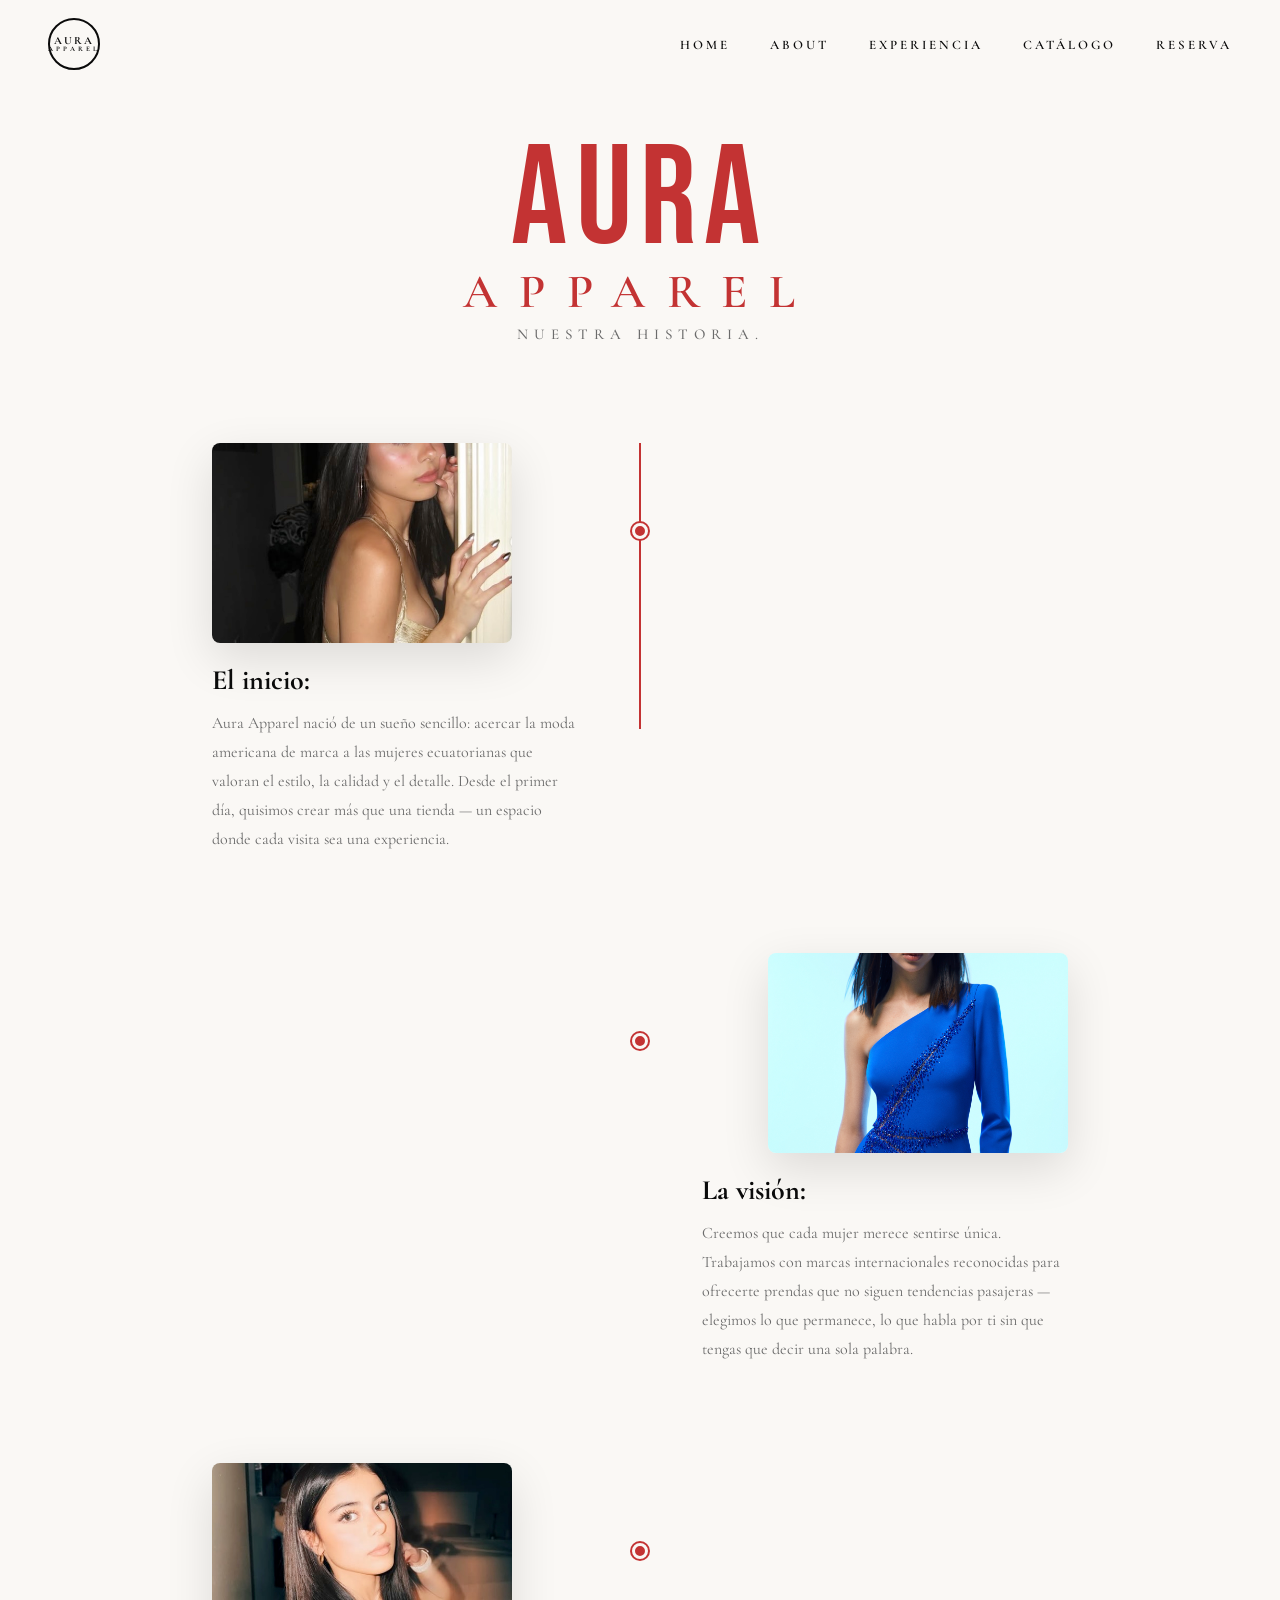
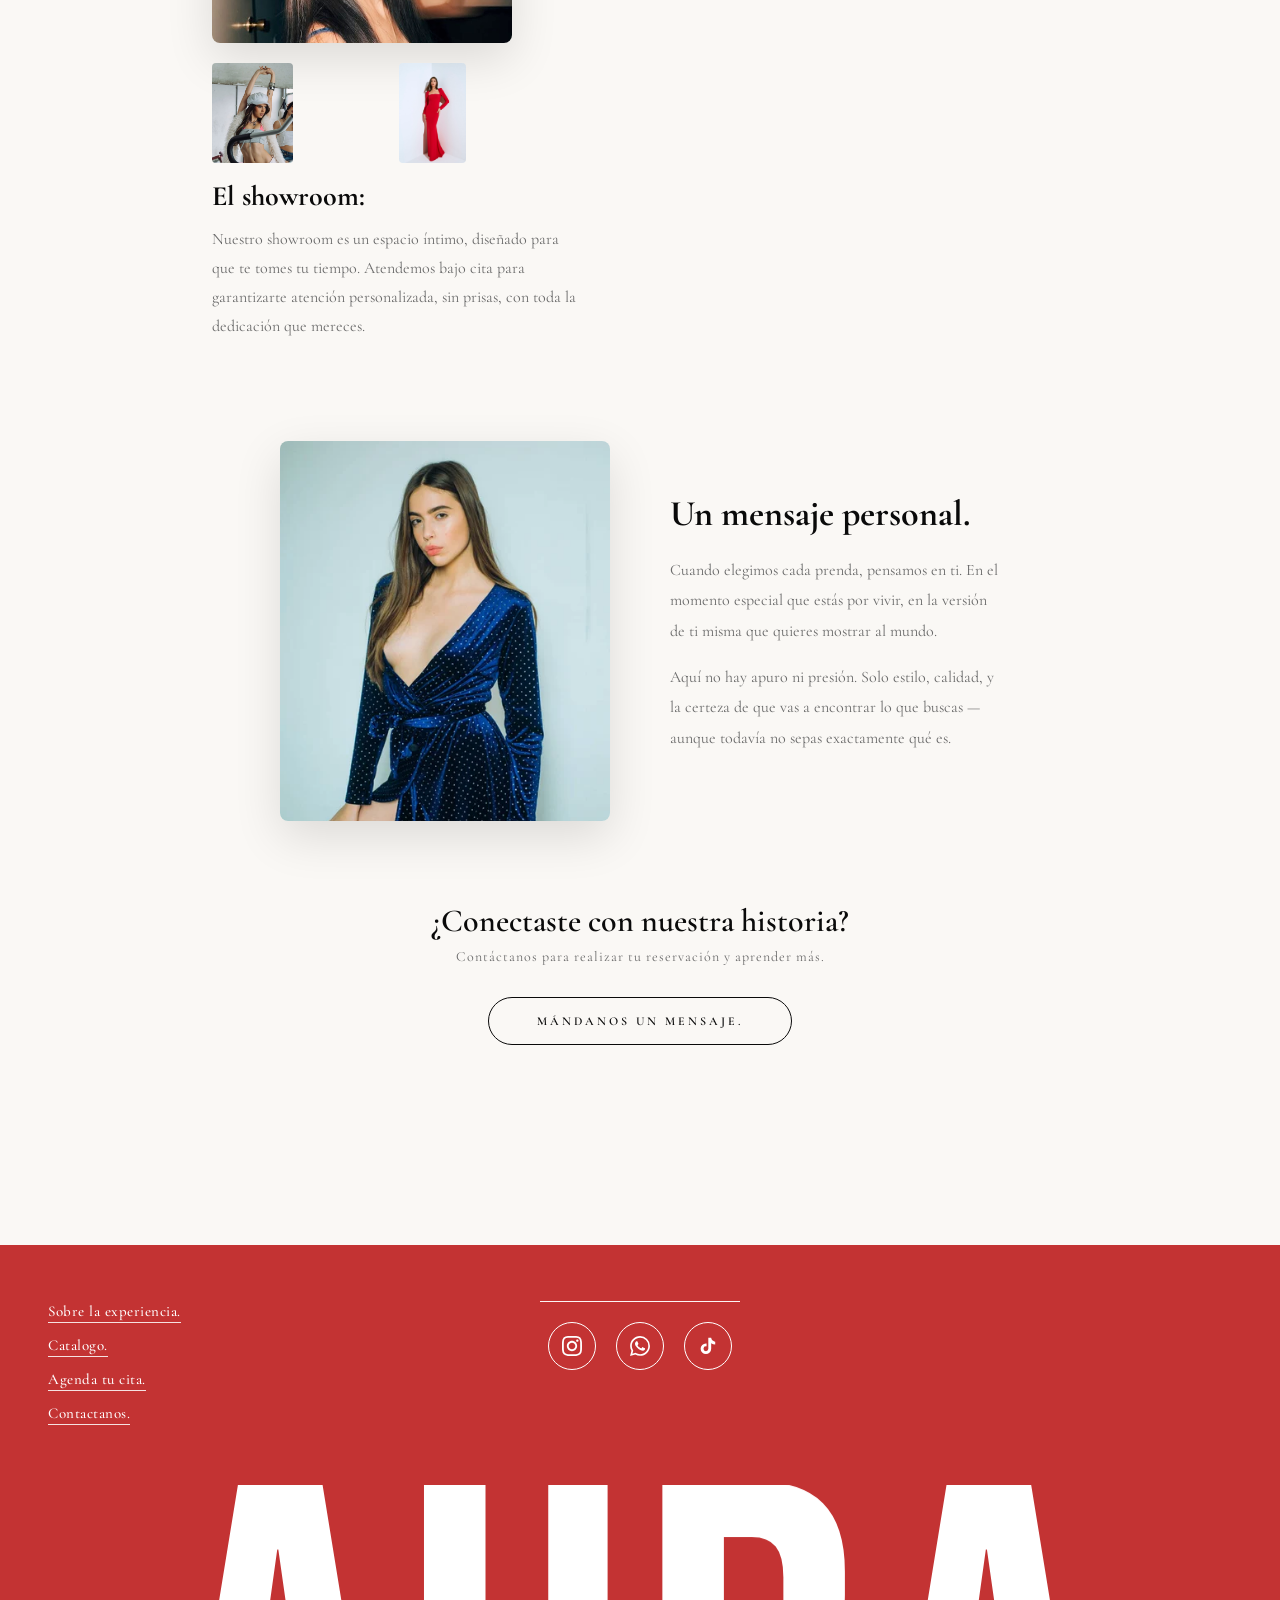
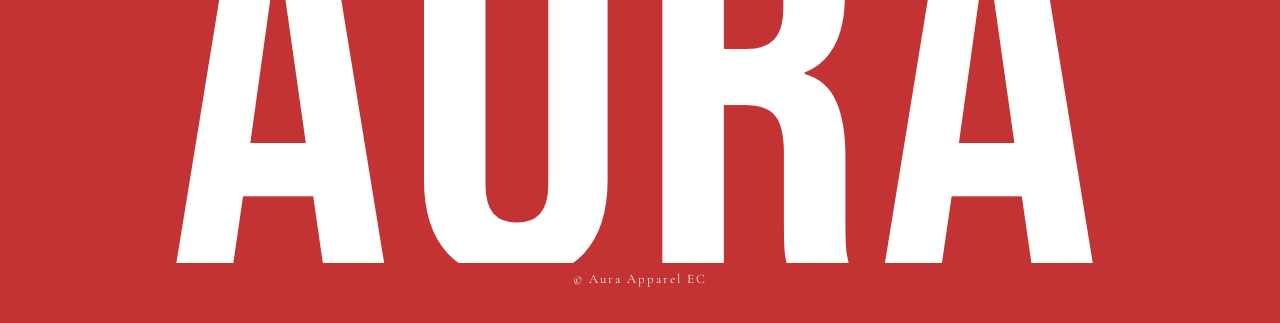
==== about.html @ 93f566f2 "Codigo reserva" ====
<!doctype html>
<html lang="es">
  <head>
    <meta charset="UTF-8" />
    <meta name="viewport" content="width=device-width, initial-scale=1.0" />
    <title>Aura Apparel — About</title>
    <link rel="preconnect" href="https://fonts.googleapis.com" />
    <link rel="preconnect" href="https://fonts.gstatic.com" crossorigin />
    <link
      href="https://fonts.googleapis.com/css2?family=Bebas+Neue&family=Cormorant+Garamond:ital,wght@0,300;0,400;0,500;0,600;0,700;1,300;1,400&display=swap"
      rel="stylesheet"
    />
    <link rel="stylesheet" href="styles.css" />
  </head>
  <body id="page-about" class="page-inner" data-page="about">
    <nav id="navbar">
      <a href="index.html" class="nav-logo" aria-label="Inicio Aura Apparel">
        <span>AURA</span>
        <span class="sub">APPAREL</span>
      </a>
      <ul class="nav-links">
        <li><a class="nav-link" href="index.html">HOME</a></li>
        <li><a class="nav-link" href="about.html">ABOUT</a></li>
        <li><a class="nav-link" href="experiencia.html">EXPERIENCIA</a></li>
        <li><a class="nav-link" href="catalogo.html">CATÁLOGO</a></li>
        <li><a class="nav-link" href="reserva.html">RESERVA</a></li>
      </ul>
    </nav>

    <section id="about">
      <div class="about-header fade-up">
        <h2>AURA<span class="about-apparel">Apparel</span></h2>
        <h3>Nuestra Historia.</h3>
      </div>

      <div class="timeline">
        <div class="timeline-line" id="timelineLine"></div>

        <div class="timeline-item left">
          <div class="tl-content">
            <div class="tl-img">
              <img src="heather.jpg" alt="El inicio" />
            </div>
            <h4>El inicio:</h4>
            <p>
              Aura Apparel nació de un sueño sencillo: acercar la moda americana de marca a las mujeres ecuatorianas que
              valoran el estilo, la calidad y el detalle. Desde el primer día, quisimos crear más que una tienda — un
              espacio donde cada visita sea una experiencia.
            </p>
          </div>
          <div class="tl-dot"><div class="tl-dot-inner"></div></div>
          <div class="tl-empty"></div>
        </div>

        <div class="timeline-item right">
          <div class="tl-empty"></div>
          <div class="tl-dot"><div class="tl-dot-inner"></div></div>
          <div class="tl-content">
            <div class="tl-img" style="margin-left: auto">
              <img src="modelo2.jpg" alt="La visión" />
            </div>
            <h4>La visión:</h4>
            <p>
              Creemos que cada mujer merece sentirse única. Trabajamos con marcas internacionales reconocidas para
              ofrecerte prendas que no siguen tendencias pasajeras — elegimos lo que permanece, lo que habla por ti sin
              que tengas que decir una sola palabra.
            </p>
          </div>
        </div>

        <div class="timeline-item left">
          <div class="tl-content">
            <div class="tl-img">
              <img src="heather3.jpg" alt="El showroom" style="height: 180px" />
            </div>
            <div style="display: grid; grid-template-columns: 1fr 1fr; gap: 8px; margin-top: 8px">
              <img src="marlucas.jpg" alt="" style="height: 100px; object-fit: cover; border-radius: 4px" />
              <img src="modelo3.jpeg" alt="" style="height: 100px; object-fit: cover; border-radius: 4px" />
            </div>
            <h4 style="margin-top: 16px">El showroom:</h4>
            <p>
              Nuestro showroom es un espacio íntimo, diseñado para que te tomes tu tiempo. Atendemos bajo cita para
              garantizarte atención personalizada, sin prisas, con toda la dedicación que mereces.
            </p>
          </div>
          <div class="tl-dot"><div class="tl-dot-inner"></div></div>
          <div class="tl-empty"></div>
        </div>
      </div>

      <div class="personal-msg" id="personalMsg">
        <img src="modelo1.jpg" alt="Mensaje personal" style="height: 380px; object-fit: cover; object-position: top" />
        <div class="personal-msg-text">
          <h3>Un mensaje personal.</h3>
          <p>
            Cuando elegimos cada prenda, pensamos en ti. En el momento especial que estás por vivir, en la versión de ti
            misma que quieres mostrar al mundo.
          </p>
          <p>
            Aquí no hay apuro ni presión. Solo estilo, calidad, y la certeza de que vas a encontrar lo que buscas —
            aunque todavía no sepas exactamente qué es.
          </p>
        </div>
      </div>

      <div class="cta-centered fade-up">
        <h3>¿Conectaste con nuestra historia?</h3>
        <p>Contáctanos para realizar tu reservación y aprender más.</p>
        <a class="btn-outline" href="reserva.html">MÁNDANOS UN MENSAJE.</a>
      </div>
    </section>

    <footer class="site-footer">
      <div class="footer-row-top">
        <ul class="footer-nav">
          <li><a href="experiencia.html">Sobre la experiencia.</a></li>
          <li><a href="catalogo.html">Catalogo.</a></li>
          <li><a href="reserva.html">Agenda tu cita.</a></li>
          <li><a href="#" data-social="whatsapp">Contactanos.</a></li>
        </ul>
        <div class="footer-social-column">
          <div class="footer-rule" aria-hidden="true"></div>
          <div class="footer-socials">
            <a class="footer-social" href="#" data-social="instagram" aria-label="Instagram">
              <svg viewBox="0 0 24 24" width="20" height="20" fill="currentColor">
                <path
                  d="M12 2.163c3.204 0 3.584.012 4.85.07 3.252.148 4.771 1.691 4.919 4.919.058 1.265.069 1.645.069 4.849 0 3.205-.012 3.584-.069 4.849-.149 3.225-1.664 4.771-4.919 4.919-1.266.058-1.644.07-4.85.07-3.204 0-3.584-.012-4.849-.07-3.26-.149-4.771-1.699-4.919-4.92-.058-1.265-.07-1.644-.07-4.849 0-3.204.013-3.583.07-4.849.149-3.227 1.664-4.771 4.919-4.919 1.266-.057 1.645-.069 4.849-.069zm0-2.163c-3.259 0-3.667.014-4.947.072-4.358.2-6.78 2.618-6.98 6.98-.059 1.281-.073 1.689-.073 4.948 0 3.259.014 3.668.072 4.948.2 4.358 2.618 6.78 6.98 6.98 1.281.058 1.689.072 4.948.072 3.259 0 3.668-.014 4.948-.072 4.354-.2 6.782-2.618 6.979-6.98.059-1.28.073-1.689.073-4.948 0-3.259-.014-3.667-.072-4.947-.196-4.354-2.617-6.78-6.979-6.98-1.281-.059-1.69-.073-4.949-.073zm0 5.838c-3.403 0-6.162 2.759-6.162 6.162s2.759 6.163 6.162 6.163 6.162-2.759 6.162-6.163c0-3.403-2.759-6.162-6.162-6.162zm0 10.162c-2.209 0-4-1.79-4-4 0-2.209 1.791-4 4-4s4 1.791 4 4c0 2.21-1.791 4-4 4zm6.406-11.845c-.796 0-1.441.645-1.441 1.44s.645 1.44 1.441 1.44c.795 0 1.439-.645 1.439-1.44s-.644-1.44-1.439-1.44z"
                />
              </svg>
            </a>
            <a class="footer-social" href="#" data-social="whatsapp" aria-label="WhatsApp">
              <svg viewBox="0 0 24 24" width="20" height="20" fill="currentColor">
                <path
                  d="M17.472 14.382c-.297-.149-1.758-.867-2.03-.967-.273-.099-.471-.148-.67.15-.197.297-.767.966-.94 1.164-.173.199-.347.223-.644.075-.297-.15-1.255-.463-2.39-1.475-.883-.788-1.48-1.761-1.653-2.059-.173-.297-.018-.458.13-.606.134-.133.298-.347.446-.52.149-.174.198-.298.298-.497.099-.198.05-.371-.025-.52-.075-.149-.669-1.612-.916-2.207-.242-.579-.487-.5-.669-.51-.173-.008-.371-.01-.57-.01-.198 0-.52.074-.792.372-.272.297-1.04 1.016-1.04 2.479 0 1.462 1.065 2.875 1.213 3.074.149.198 2.096 3.2 5.077 4.487.709.306 1.262.489 1.694.625.712.227 1.36.195 1.871.118.571-.085 1.758-.719 2.006-1.413.248-.694.248-1.289.173-1.413-.074-.124-.272-.198-.57-.347m-5.421 7.403h-.004a9.87 9.87 0 01-5.031-1.378l-.361-.214-3.741.982.998-3.648-.235-.374a9.86 9.86 0 01-1.51-5.26c.001-5.45 4.436-9.884 9.888-9.884 2.64 0 5.122 1.03 6.988 2.898a9.825 9.825 0 012.893 6.994c-.003 5.45-4.437 9.884-9.885 9.884m8.413-18.297A11.815 11.815 0 0012.05 0C5.495 0 .16 5.335.157 11.892c0 2.096.547 4.142 1.588 5.945L.057 24l6.305-1.654a11.882 11.882 0 005.683 1.448h.005c6.554 0 11.89-5.335 11.893-11.893a11.821 11.821 0 00-3.48-8.413z"
                />
              </svg>
            </a>
            <a class="footer-social" href="#" data-social="tiktok" aria-label="TikTok">
              <svg viewBox="0 0 24 24" width="20" height="20" fill="currentColor">
                <path
                  d="M19.59 6.69a4.83 4.83 0 01-3.77-4.25V2h-3.45v13.67a2.89 2.89 0 01-2.88 2.5 2.89 2.89 0 01-2.89-2.89 2.89 2.89 0 012.89-2.89c.28 0 .54.04.79.1V9.01a6.33 6.33 0 00-.79-.05 6.34 6.34 0 00-6.34 6.34 6.34 6.34 0 006.34 6.34 6.34 6.34 0 006.33-6.34V8.73a8.22 8.22 0 004.84 1.56V6.84a4.85 4.85 0 01-1.07-.15z"
                />
              </svg>
            </a>
          </div>
        </div>
        <div class="footer-row-spacer" aria-hidden="true"></div>
      </div>
      <div class="footer-big-wrap">
        <p class="footer-big">AURA</p>
      </div>
      <p class="footer-copy">© Aura Apparel EC</p>
    </footer>

    <script src="script.js"></script>
  </body>
</html>
---- styles.css ----
@import url('https://fonts.googleapis.com/css2?family=Bebas+Neue&display=swap');

:root {
  --red: #c33333;
  --red-dark: #a62a2a;
  --red-light: #d14545;
  --cream: #faf8f5;
  --cream-dark: #e8e3d9;
  --white: #ffffff;
  --black: #0a0a0a;
  --gray: #6b6b6b;
  --gray-light: #d4d0c8;
  --font-serif: 'Cormorant Garamond', Georgia, 'Times New Roman', serif;
  --font-display: 'Bebas Neue', Impact, sans-serif;
  --ease-out-expo: cubic-bezier(0.16, 1, 0.3, 1);
  --ease-in-out-soft: cubic-bezier(0.45, 0, 0.55, 1);
}

*,
*::before,
*::after {
  box-sizing: border-box;
  margin: 0;
  padding: 0;
}

html {
  scroll-behavior: smooth;
}

@media (prefers-reduced-motion: reduce) {
  html {
    scroll-behavior: auto;
  }
  *,
  *::before,
  *::after {
    animation-duration: 0.01ms !important;
    animation-iteration-count: 1 !important;
    transition-duration: 0.01ms !important;
  }
  .manifiesto-text p[data-reveal],
  [data-reveal] {
    opacity: 1 !important;
    transform: none !important;
  }
  .reserva-lines .float-text {
    opacity: 1 !important;
    transform: none !important;
    animation: none !important;
  }
}

body {
  font-family: var(--font-serif);
  background: var(--cream);
  color: var(--black);
  overflow-x: hidden;
  cursor: default;
}

body.showroom-lock {
  overflow: hidden;
}

/* Páginas solo con fondo rojo: sin barra superior */
body.no-top-nav #navbar {
  display: none !important;
}

/* ─── NAVBAR ─── */
nav {
  position: fixed;
  top: 0;
  left: 0;
  right: 0;
  z-index: 1000;
  display: flex;
  align-items: center;
  justify-content: space-between;
  padding: 18px 48px;
  transition:
    background 0.4s ease,
    box-shadow 0.4s ease,
    opacity 0.35s ease,
    visibility 0.35s ease;
}

/* Experiencia: sobre el hero rojo (sin scroll) nav transparente */
body.page-experiencia #navbar:not(.scrolled) {
  background: transparent;
  box-shadow: none;
  backdrop-filter: none;
}

body.page-experiencia #navbar:not(.exp-nav-visible) {
  opacity: 0;
  visibility: hidden;
  pointer-events: none;
}

body.page-experiencia #navbar.exp-nav-visible {
  opacity: 1;
  visibility: visible;
  pointer-events: auto;
}

body.page-experiencia #navbar.nav-text-only:not(.scrolled) {
  background: transparent !important;
  box-shadow: none !important;
  backdrop-filter: none !important;
}

body.page-experiencia #navbar.nav-text-only:not(.scrolled) .nav-link {
  color: var(--black);
}

body.page-experiencia #navbar.nav-text-only:not(.scrolled) .nav-link::after {
  background: var(--black);
}

body.page-experiencia #navbar.nav-text-only:not(.scrolled) .nav-logo {
  border-color: var(--black);
}

body.page-experiencia #navbar.nav-text-only:not(.scrolled) .nav-logo span {
  color: var(--black);
}

/* Showroom a pantalla completa: solo nav + menú encima */
body.showroom-active #navbar.exp-nav-visible {
  z-index: 5000;
}

body.showroom-active .exp-tab-bar {
  position: relative;
  z-index: 5000;
}

/* Páginas internas: navbar transparente; se oscurece solo con scroll (nav.scrolled) */
body.page-inner #navbar:not(.scrolled) {
  background: transparent;
  box-shadow: none;
  backdrop-filter: none;
}

nav.scrolled {
  background: rgba(10, 10, 10, 0.92);
  backdrop-filter: blur(12px);
  box-shadow: 0 2px 24px rgba(0, 0, 0, 0.3);
}

nav.scrolled .nav-link {
  color: var(--white);
}
nav.scrolled .nav-link::after {
  background: var(--white);
}

/* About (fondo crema): texto negro al inicio */
body#page-about #navbar:not(.scrolled) .nav-link {
  color: var(--black);
}
body#page-about #navbar:not(.scrolled) .nav-link::after {
  background: var(--black);
}
body#page-about #navbar:not(.scrolled) .nav-logo {
  border-color: var(--black);
}
body#page-about #navbar:not(.scrolled) .nav-logo span {
  color: var(--black);
}

.nav-logo {
  width: 52px;
  height: 52px;
  border-radius: 50%;
  border: 2px solid var(--white);
  display: flex;
  align-items: center;
  justify-content: center;
  flex-direction: column;
  text-decoration: none;
  cursor: pointer;
}

.nav-logo span {
  font-family: var(--font-serif);
  font-size: 11px;
  font-weight: 700;
  color: var(--white);
  letter-spacing: 2px;
  line-height: 1;
  text-transform: uppercase;
}

.nav-logo span.sub {
  font-size: 7px;
  letter-spacing: 3px;
}

.nav-links {
  display: flex;
  flex-wrap: wrap;
  gap: 28px 40px;
  list-style: none;
  align-items: center;
}

.nav-link {
  font-family: var(--font-serif);
  font-size: 13px;
  font-weight: 600;
  letter-spacing: 3px;
  text-transform: uppercase;
  color: var(--white);
  text-decoration: none;
  position: relative;
}

.nav-link::after {
  content: '';
  position: absolute;
  bottom: -4px;
  left: 50%;
  width: 100%;
  height: 1.5px;
  background: var(--white);
  transform: translateX(-50%) scaleX(0);
  transform-origin: center;
  transition: transform 0.45s var(--ease-out-expo);
}

.nav-link:hover::after,
.nav-link:focus-visible::after {
  transform: translateX(-50%) scaleX(1);
}

body.page-inner .nav-link::after,
nav.scrolled .nav-link::after {
  background: var(--white);
}

.nav-link:hover {
  opacity: 0.95;
}

/* Home: sobre el hero (sin scroll) nav transparente; al hacer scroll aplica nav.scrolled (negro) */
body#page-home #navbar:not(.scrolled) {
  background: transparent;
  box-shadow: none;
  backdrop-filter: none;
}

/* ─── LANDING SECTION ─── */
#landing {
  position: relative;
  height: 100vh;
  background: var(--red);
  overflow: hidden;
}

.landing-video {
  position: absolute;
  inset: 0;
  width: 100%;
  height: 100%;
  object-fit: cover;
  z-index: 1;
}

.hero-grid {
  position: relative;
  z-index: 2;
}

#landing::after {
  content: '';
  position: absolute;
  inset: 0;
  pointer-events: none;
  z-index: 8;
  background: radial-gradient(ellipse 80% 70% at 50% 45%, transparent 40%, rgba(0, 0, 0, 0.18) 100%);
}

.hero-grid {
  display: grid;
  grid-template-columns: 1fr 1fr 1fr;
  height: 100%;
  gap: 3px;
}

.hero-img-wrap {
  position: relative;
  overflow: hidden;
}

.hero-img-wrap img {
  width: 100%;
  height: 100%;
  object-fit: cover;
  object-position: top center;
  transition: transform 1s var(--ease-out-expo);
}

.hero-img-wrap:hover img {
  transform: scale(1.05);
}

.hero-badge {
  position: absolute;
  bottom: 24px;
  left: 24px;
  font-family: var(--font-serif);
  font-size: 11px;
  font-weight: 600;
  letter-spacing: 3px;
  color: var(--white);
  text-transform: uppercase;
}

.hero-badge-tr {
  position: absolute;
  top: 24px;
  right: 24px;
  font-family: var(--font-serif);
  font-size: 11px;
  font-weight: 600;
  letter-spacing: 3px;
  color: var(--white);
  text-transform: uppercase;
}

.hero-title {
  position: absolute;
  top: 50%;
  left: 50%;
  transform: translate(-50%, -50%);
  text-align: center;
  pointer-events: none;
  z-index: 10;
}

.hero-title h1 {
  font-family: var(--font-display);
  font-size: clamp(112px, 18vw, 220px);
  font-weight: 400;
  color: var(--white);
  line-height: 0.82;
  letter-spacing: 0.02em;
  will-change: transform;
  text-shadow: 0 8px 64px rgba(0, 0, 0, 0.22);
}

.hero-title h2 {
  font-family: var(--font-serif);
  font-size: clamp(48px, 7vw, 90px);
  font-weight: 300;
  color: rgba(255, 255, 255, 0.95);
  letter-spacing: 16px;
  text-transform: uppercase;
  margin-top: -8px;
  text-shadow: 0 2px 32px rgba(0, 0, 0, 0.2);
}

.scroll-hint {
  position: absolute;
  bottom: 40px;
  left: 50%;
  transform: translateX(-50%);
  z-index: 20;
}

.scroll-hint div {
  width: 60px;
  height: 2px;
  background: var(--white);
  opacity: 0.6;
  animation: scrollPulse 2s infinite;
}

@keyframes scrollPulse {
  0%,
  100% {
    opacity: 0.3;
    transform: scaleX(0.5);
  }
  50% {
    opacity: 0.8;
    transform: scaleX(1);
  }
}

/* ─── BRAND STATEMENT ─── */
#statement {
  position: relative;
  min-height: 100vh;
  background: var(--red);
  display: flex;
  align-items: center;
  justify-content: center;
  overflow: hidden;
}

.statement-carousel {
  position: relative;
  z-index: 5;
  display: flex;
  align-items: center;
  justify-content: center;
  gap: clamp(12px, 4vw, 48px);
  width: 100%;
  max-width: min(920px, 100%);
  padding: 0 16px;
}

.statement-frame {
  position: relative;
  flex: 0 1 min(440px, 88vw);
  padding: 14px;
  border: 1px solid rgba(255, 255, 255, 0.55);
}

.sf-cross {
  position: absolute;
  width: 14px;
  height: 14px;
  border-color: rgba(255, 255, 255, 0.9);
  border-style: solid;
  pointer-events: none;
  z-index: 8;
}

.sf-cross.sf-tl {
  top: 2px;
  left: 2px;
  border-width: 1px 0 0 1px;
}
.sf-cross.sf-tr {
  top: 2px;
  right: 2px;
  border-width: 1px 1px 0 0;
}
.sf-cross.sf-bl {
  bottom: 2px;
  left: 2px;
  border-width: 0 0 1px 1px;
}
.sf-cross.sf-br {
  bottom: 2px;
  right: 2px;
  border-width: 0 1px 1px 0;
}

.statement-slides {
  position: relative;
  overflow: hidden;
}

.statement-slide {
  display: none;
  animation: statementFade 0.7s var(--ease-out-expo) both;
}

.statement-slide.is-active {
  display: block;
}

@keyframes statementFade {
  from {
    opacity: 0;
    transform: translateY(16px) scale(0.98);
  }
  to {
    opacity: 1;
    transform: translateY(0) scale(1);
  }
}

.statement-nav {
  flex-shrink: 0;
  width: 44px;
  height: 44px;
  border: 1px solid rgba(255, 255, 255, 0.45);
  border-radius: 50%;
  background: rgba(255, 255, 255, 0.08);
  color: var(--white);
  font-size: 22px;
  line-height: 1;
  cursor: pointer;
  transition:
    background 0.35s var(--ease-out-expo),
    border-color 0.35s,
    transform 0.25s;
  z-index: 12;
}

.statement-nav:hover {
  background: rgba(255, 255, 255, 0.2);
  border-color: rgba(255, 255, 255, 0.85);
  transform: scale(1.06);
}

/* Landing section 2: carrusel automático, sin botones laterales */
.statement-nav {
  display: none;
}

.statement-card {
  position: relative;
  width: min(440px, 92vw);
  max-width: 90vw;
  z-index: 5;
  transition: transform 0.14s var(--ease-out-expo);
  background: var(--white);
  padding: 12px;
  border-radius: 2px;
  box-shadow: 0 32px 80px rgba(0, 0, 0, 0.28);
  will-change: transform;
}

.statement-card img {
  width: 100%;
  border-radius: 2px;
  display: block;
}

.statement-card .card-overlay {
  position: absolute;
  inset: 0;
  background: linear-gradient(to bottom, rgba(0, 0, 0, 0.1), rgba(0, 0, 0, 0.5));
  border-radius: 4px;
  display: flex;
  flex-direction: column;
  justify-content: space-between;
  padding: 20px;
}

.card-top {
  display: flex;
  justify-content: space-between;
}

.card-top span {
  font-family: var(--font-serif);
  font-size: 10px;
  font-weight: 600;
  letter-spacing: 2px;
  color: var(--white);
  text-transform: uppercase;
}

.card-body {
  text-align: center;
}

.card-body p {
  font-family: var(--font-serif);
  font-size: 17px;
  font-weight: 700;
  color: var(--white);
  text-transform: uppercase;
  line-height: 1.4;
  letter-spacing: 1px;
}

.card-bottom {
  display: flex;
  justify-content: space-between;
}

.card-bottom span {
  font-family: var(--font-serif);
  font-size: 9px;
  font-weight: 500;
  letter-spacing: 2px;
  color: rgba(255, 255, 255, 0.8);
  text-transform: uppercase;
}

.statement-text {
  position: absolute;
  color: rgba(255, 255, 255, 0.75);
  font-family: var(--font-serif);
  font-size: 18px;
  font-style: italic;
  line-height: 1.5;
  max-width: 200px;
  text-align: center;
}

.st-tl {
  top: 20%;
  left: 6%;
}
.st-tr {
  top: 20%;
  right: 6%;
  text-align: right;
}
.st-bl {
  bottom: 20%;
  left: 6%;
}
.st-br {
  bottom: 20%;
  right: 6%;
  text-align: right;
  color: rgba(255, 200, 200, 0.9);
}

/* CTA editorial final (home, mockup) */
.home-cta-editorial {
  background: var(--cream);
  padding: clamp(72px, 12vw, 120px) 40px;
  display: flex;
  align-items: center;
  justify-content: center;
}

.home-cta-inner {
  max-width: 420px;
  width: 100%;
  text-align: center;
}

.home-cta-visual {
  position: relative;
  border-radius: 2px;
  overflow: hidden;
  box-shadow: 0 28px 80px rgba(0, 0, 0, 0.12);
  margin-bottom: 36px;
  aspect-ratio: 3 / 4;
}

.home-cta-visual img {
  width: 100%;
  height: 100%;
  object-fit: cover;
  object-position: top center;
  transition: transform 1.1s var(--ease-out-expo);
}

.home-cta-visual:hover img {
  transform: scale(1.04);
}

.home-cta-overlay {
  position: absolute;
  inset: 0;
  display: flex;
  flex-direction: column;
  align-items: center;
  justify-content: center;
  padding: 24px;
  background: linear-gradient(180deg, transparent 35%, rgba(0, 0, 0, 0.35) 100%);
  pointer-events: none;
}

.home-cta-overlay .cta-aura {
  font-family: var(--font-serif);
  font-size: clamp(72px, 18vw, 140px);
  line-height: 0.9;
  color: var(--red);
  letter-spacing: -0.02em;
  text-shadow: 0 2px 24px rgba(255, 255, 255, 0.35);
}

.home-cta-overlay .cta-apparel {
  font-family: var(--font-serif);
  font-size: clamp(28px, 7vw, 56px);
  font-weight: 500;
  letter-spacing: 0.16em;
  color: var(--red);
  margin-top: 0;
  text-transform: uppercase;
}

.btn-showroom-outline {
  display: inline-block;
  padding: 16px 40px;
  border: 1.5px solid var(--red);
  border-radius: 999px;
  font-family: var(--font-serif);
  font-size: 11px;
  font-weight: 700;
  letter-spacing: 0.28em;
  text-transform: uppercase;
  color: var(--red);
  text-decoration: none;
  transition:
    background 0.4s var(--ease-out-expo),
    color 0.4s,
    transform 0.3s;
}

.btn-showroom-outline:hover {
  background: var(--red);
  color: var(--white);
  transform: translateY(-2px);
}

.social-float {
  position: absolute;
  left: 24px;
  top: 50%;
  transform: translateY(-50%);
  display: flex;
  flex-direction: column;
  gap: 16px;
  z-index: 20;
}

.social-float a {
  width: 36px;
  height: 36px;
  border: 1.5px solid rgba(255, 255, 255, 0.5);
  border-radius: 50%;
  display: flex;
  align-items: center;
  justify-content: center;
  color: var(--white);
  text-decoration: none;
  font-size: 14px;
  transition: all 0.3s ease;
}

.social-float a:hover {
  background: var(--white);
  color: var(--red);
}

/* ─── ABOUT ─── */
#about {
  background: var(--cream);
  padding: 140px 0 160px;
  position: relative;
}

.about-header {
  text-align: center;
  margin-bottom: 100px;
}

.about-header h2 {
  font-family: var(--font-display);
  font-size: clamp(72px, 14vw, 140px);
  font-weight: 400;
  color: var(--red);
  letter-spacing: 0.06em;
  line-height: 0.88;
  text-transform: uppercase;
}

.about-header h2 .about-apparel {
  display: block;
  font-family: var(--font-serif);
  font-size: clamp(28px, 5vw, 48px);
  font-weight: 600;
  letter-spacing: 0.45em;
  margin-top: 8px;
}

.about-header h3 {
  font-family: var(--font-serif);
  font-size: 15px;
  font-weight: 500;
  letter-spacing: 6px;
  color: var(--gray);
  text-transform: uppercase;
  margin-top: 12px;
}

.timeline {
  position: relative;
  max-width: 1000px;
  margin: 0 auto;
  padding: 0 40px;
}

.timeline-line {
  position: absolute;
  left: 50%;
  top: 0;
  width: 2px;
  height: 0;
  background: var(--red);
  transform: translateX(-50%);
  transition: height 0.05s linear;
}

.timeline-item {
  display: grid;
  grid-template-columns: 1fr 60px 1fr;
  align-items: start;
  margin-bottom: 100px;
  opacity: 0;
  transform: translateY(48px);
  transition:
    opacity 0.85s var(--ease-out-expo),
    transform 0.85s var(--ease-out-expo);
}

.timeline-item.visible {
  opacity: 1;
  transform: translateY(0);
}

.timeline-item.left.visible .tl-content {
  animation: tlFromLeft 0.9s var(--ease-out-expo) both;
}

.timeline-item.right.visible .tl-content {
  animation: tlFromRight 0.9s var(--ease-out-expo) both;
}

@keyframes tlFromLeft {
  from {
    opacity: 0;
    transform: translateX(-28px);
  }
  to {
    opacity: 1;
    transform: translateX(0);
  }
}

@keyframes tlFromRight {
  from {
    opacity: 0;
    transform: translateX(28px);
  }
  to {
    opacity: 1;
    transform: translateX(0);
  }
}

.timeline-item.left .tl-content {
  grid-column: 1;
}
.timeline-item.left .tl-dot {
  grid-column: 2;
}
.timeline-item.left .tl-empty {
  grid-column: 3;
}

.timeline-item.right .tl-empty {
  grid-column: 1;
}
.timeline-item.right .tl-dot {
  grid-column: 2;
}
.timeline-item.right .tl-content {
  grid-column: 3;
}

.tl-dot {
  display: flex;
  justify-content: center;
  padding-top: 80px;
}

.tl-dot-inner {
  width: 16px;
  height: 16px;
  border-radius: 50%;
  background: var(--red);
  border: 3px solid var(--cream);
  box-shadow: 0 0 0 2px var(--red);
}

.tl-content {
  padding: 0 32px;
}

.tl-img {
  width: 100%;
  max-width: 300px;
  border-radius: 8px;
  overflow: hidden;
  margin-bottom: 20px;
  box-shadow: 0 16px 48px rgba(0, 0, 0, 0.12);
}

.timeline-item.right .tl-img {
  margin-left: auto;
}

.tl-img img {
  width: 100%;
  height: 200px;
  object-fit: cover;
  display: block;
}

.tl-content h4 {
  font-family: var(--font-serif);
  font-size: 28px;
  font-weight: 700;
  color: var(--black);
  margin-bottom: 12px;
}

.tl-content p {
  font-family: var(--font-serif);
  font-size: 16px;
  line-height: 1.8;
  color: var(--gray);
}

.personal-msg {
  max-width: 800px;
  margin: 80px auto 0;
  display: grid;
  grid-template-columns: 1fr 1fr;
  gap: 60px;
  align-items: center;
  padding: 0 40px;
  opacity: 0;
  transform: translateY(40px);
  transition: all 0.7s ease;
}

.personal-msg.visible {
  opacity: 1;
  transform: translateY(0);
}

.personal-msg img {
  width: 100%;
  border-radius: 8px;
  box-shadow: 0 16px 48px rgba(0, 0, 0, 0.12);
}

.personal-msg-text h3 {
  font-family: var(--font-serif);
  font-size: 36px;
  font-weight: 700;
  color: var(--black);
  margin-bottom: 20px;
}

.personal-msg-text p {
  font-family: var(--font-serif);
  font-size: 16px;
  line-height: 1.9;
  color: var(--gray);
  margin-bottom: 16px;
}

.cta-centered {
  text-align: center;
  margin-top: 80px;
  padding-bottom: 40px;
}

.cta-centered h3 {
  font-family: var(--font-serif);
  font-size: 32px;
  font-weight: 600;
  color: var(--black);
  margin-bottom: 8px;
}

.cta-centered p {
  font-family: var(--font-serif);
  font-size: 14px;
  color: var(--gray);
  letter-spacing: 1px;
  margin-bottom: 32px;
}

.btn-outline {
  display: inline-block;
  padding: 16px 48px;
  border: 1.5px solid var(--black);
  border-radius: 50px;
  font-family: var(--font-serif);
  font-size: 12px;
  font-weight: 600;
  letter-spacing: 3px;
  text-transform: uppercase;
  cursor: pointer;
  transition: all 0.3s ease;
  background: transparent;
  color: var(--black);
  text-decoration: none;
}

.btn-outline:hover {
  background: var(--black);
  color: var(--white);
}

.btn-red {
  display: inline-block;
  padding: 18px 56px;
  border: 1.5px solid var(--white);
  border-radius: 50px;
  font-family: var(--font-serif);
  font-size: 12px;
  font-weight: 600;
  letter-spacing: 3px;
  text-transform: uppercase;
  cursor: pointer;
  transition: all 0.3s ease;
  background: transparent;
  color: var(--white);
  text-decoration: none;
}

.btn-red:hover {
  background: var(--white);
  color: var(--red);
}

/* ─── CATALOGO ─── */
#catalogo {
  background: var(--red);
  padding: 100px 0 0;
}

.cat-grid-item,
.carousel-slide {
  text-decoration: none;
  color: inherit;
}

.cat-grid-item:focus-visible,
.carousel-slide:focus-visible {
  outline: 2px solid rgba(255, 255, 255, 0.85);
  outline-offset: 3px;
}

.cat-grid-item .item-hover,
.carousel-slide .slide-info {
  pointer-events: none;
}

.cat-grid-item .video-badge {
  pointer-events: none;
}

.cat-grid-item:hover .item-hover,
.cat-grid-item:focus-visible .item-hover {
  opacity: 1;
}

.cat-grid-item:hover img,
.cat-grid-item:focus-visible img {
  transform: scale(1.07);
}

.carousel-slide:hover img,
.carousel-slide:focus-visible img {
  filter: saturate(1.05) contrast(1.05);
}

.cat-filters {
  display: flex;
  flex-wrap: wrap;
  gap: 10px;
  padding: 0 60px;
  margin-bottom: 20px;
}

.cat-filter-btn {
  border: 1px solid rgba(255, 255, 255, 0.35);
  background: rgba(0, 0, 0, 0.12);
  color: rgba(255, 255, 255, 0.82);
  font-family: var(--font-serif);
  font-size: 11px;
  font-weight: 700;
  letter-spacing: 0.22em;
  text-transform: uppercase;
  padding: 12px 16px;
  border-radius: 999px;
  cursor: pointer;
  transition:
    background 0.3s var(--ease-out-expo),
    border-color 0.3s,
    transform 0.25s var(--ease-out-expo),
    color 0.3s;
}

.cat-filter-btn:hover {
  border-color: rgba(255, 255, 255, 0.7);
  transform: translateY(-2px);
}

.cat-filter-btn.is-active {
  background: var(--white);
  border-color: var(--white);
  color: var(--red-dark);
}

.catalogo-header {
  padding: 0 60px 48px;
  display: flex;
  align-items: flex-end;
  justify-content: space-between;
  gap: 32px;
  flex-wrap: wrap;
}

.catalogo-header-left h2 {
  font-family: var(--font-serif);
  font-size: clamp(32px, 5vw, 64px);
  font-weight: 600;
  color: var(--white);
  line-height: 1.08;
  letter-spacing: 0.18em;
  text-transform: uppercase;
  max-width: 640px;
}

.catalogo-header-left .catalogo-sub {
  display: block;
  font-size: clamp(14px, 1.8vw, 17px);
  font-weight: 400;
  letter-spacing: 0.12em;
  color: rgba(255, 255, 255, 0.72);
  margin-top: 16px;
  max-width: 380px;
  line-height: 1.65;
  text-transform: none;
}

.catalogo-header-right {
  text-align: right;
  align-self: flex-end;
}

.catalogo-header-right p {
  font-family: var(--font-serif);
  font-size: 14px;
  color: rgba(255, 255, 255, 0.78);
  line-height: 1.7;
  letter-spacing: 0.06em;
}

.catalogo-header-right a {
  color: var(--white);
  text-decoration: none;
  border-bottom: 1px solid rgba(255, 255, 255, 0.5);
  padding-bottom: 2px;
  font-weight: 600;
  transition:
    border-color 0.3s,
    opacity 0.3s;
}

.catalogo-header-right a:hover {
  border-bottom-color: var(--white);
  opacity: 0.95;
}

.view-toggle {
  display: flex;
  align-items: center;
  gap: 8px;
  padding: 0 60px;
  margin-bottom: 32px;
}

.view-btn {
  background: none;
  border: none;
  font-family: var(--font-serif);
  font-size: 12px;
  font-weight: 600;
  letter-spacing: 2px;
  color: rgba(255, 255, 255, 0.5);
  cursor: pointer;
  padding: 6px 0;
  text-transform: uppercase;
  transition: color 0.3s;
}

.view-btn.active {
  color: var(--white);
  border-bottom: 2px solid var(--white);
}
.view-sep {
  color: rgba(255, 255, 255, 0.3);
}

.cat-grid {
  display: grid;
  grid-template-columns: repeat(6, 1fr);
  grid-auto-rows: 72px;
  gap: 4px;
  grid-auto-flow: dense;
}

.cat-grid-item {
  position: relative;
  grid-row: span 4;
  min-height: 0;
  overflow: hidden;
  cursor: pointer;
  opacity: 0;
  transform: translateY(28px) scale(0.98);
  transition:
    opacity 0.75s var(--ease-out-expo),
    transform 0.75s var(--ease-out-expo);
}

.cat-grid-item.reveal-visible {
  opacity: 1;
  transform: translateY(0) scale(1);
}

.cat-grid-item.is-filtered-out {
  display: none;
}

.cat-grid-item.span-rows-5 {
  grid-row: span 5;
}
.cat-grid-item.span-rows-3 {
  grid-row: span 3;
}
.cat-grid-item.span-cols-2 {
  grid-column: span 2;
}
.cat-grid-item.span-cols-3 {
  grid-column: span 3;
}

@media (max-width: 1200px) {
  .cat-grid {
    grid-template-columns: repeat(4, 1fr);
    grid-auto-rows: 64px;
  }
}

.cat-grid-item img {
  width: 100%;
  height: 100%;
  object-fit: cover;
  transition: transform 0.85s var(--ease-out-expo);
}

.cat-grid-item:hover img {
  transform: scale(1.07);
}

.cat-grid-item .item-hover {
  position: absolute;
  inset: 0;
  background: rgba(0, 0, 0, 0.65);
  display: flex;
  flex-direction: column;
  justify-content: flex-end;
  padding: 20px;
  opacity: 0;
  transition: opacity 0.3s ease;
}

.cat-grid-item:hover .item-hover {
  opacity: 1;
}

.item-hover h4 {
  font-family: var(--font-serif);
  font-size: 12px;
  font-weight: 700;
  color: var(--white);
  text-transform: uppercase;
  letter-spacing: 1px;
}

.item-hover span {
  font-family: var(--font-serif);
  font-size: 22px;
  font-weight: 600;
  color: var(--white);
}

.video-badge {
  position: absolute;
  top: 10px;
  right: 10px;
  width: 28px;
  height: 28px;
  background: rgba(255, 255, 255, 0.15);
  border-radius: 50%;
  display: flex;
  align-items: center;
  justify-content: center;
}

.video-badge svg {
  width: 10px;
  fill: white;
}

.cat-has-video .video-badge {
  width: 44px;
  height: 44px;
  background: rgba(0, 0, 0, 0.35);
  top: 14px;
  right: 14px;
}

.cat-has-video .video-badge svg {
  width: 14px;
}

.cat-carousel {
  display: none;
}
.cat-carousel.active {
  display: block;
}
.cat-grid.active {
  display: grid;
}
.cat-grid.hidden {
  display: none;
}

.carousel-wrap {
  position: relative;
  overflow: hidden;
}

.carousel-track {
  display: flex;
  transition: transform 0.5s cubic-bezier(0.77, 0, 0.175, 1);
}

.carousel-slide {
  min-width: calc(100% / 3);
  position: relative;
  cursor: pointer;
}

.carousel-slide img {
  width: 100%;
  height: 85vh;
  object-fit: cover;
  object-position: top center;
  display: block;
}

.carousel-slide .slide-info {
  position: absolute;
  bottom: 40px;
  left: 40px;
}

.slide-info h4 {
  font-family: var(--font-serif);
  font-size: 15px;
  font-weight: 700;
  color: var(--white);
  text-transform: uppercase;
  letter-spacing: 1px;
  text-shadow: 0 2px 8px rgba(0, 0, 0, 0.5);
}

.slide-info span {
  font-family: var(--font-serif);
  font-size: 28px;
  color: var(--white);
  text-shadow: 0 2px 8px rgba(0, 0, 0, 0.5);
}

.carousel-btn {
  position: absolute;
  top: 50%;
  transform: translateY(-50%);
  width: 48px;
  height: 48px;
  background: rgba(255, 255, 255, 0.15);
  border: 1.5px solid rgba(255, 255, 255, 0.4);
  border-radius: 50%;
  display: flex;
  align-items: center;
  justify-content: center;
  cursor: pointer;
  z-index: 10;
  color: var(--white);
  font-size: 20px;
  transition: all 0.3s;
}

.carousel-btn:hover {
  background: rgba(255, 255, 255, 0.3);
}
.carousel-btn.prev {
  left: 24px;
}
.carousel-btn.next {
  right: 24px;
}

.cta-reserve {
  text-align: center;
  padding: 72px 40px 88px;
}

.cta-reserve .btn-red {
  letter-spacing: 0.35em;
  padding: 20px 52px;
  text-transform: uppercase;
}

/* ─── PRODUCTO (detalle) ─── */
#producto {
  background: var(--red);
  padding: 140px 40px 120px;
  min-height: 100vh;
}

.product-shell {
  max-width: 1160px;
  margin: 0 auto;
}

.product-breadcrumbs {
  margin-bottom: 18px;
}

.product-back {
  display: inline-block;
  font-family: var(--font-serif);
  font-size: 12px;
  font-weight: 700;
  letter-spacing: 0.22em;
  text-transform: uppercase;
  color: rgba(255, 255, 255, 0.8);
  text-decoration: none;
  border-bottom: 1px solid rgba(255, 255, 255, 0.45);
  padding-bottom: 3px;
}

.product-back:hover {
  color: var(--white);
  border-bottom-color: rgba(255, 255, 255, 0.85);
}

.product-card {
  background: rgba(0, 0, 0, 0.14);
  border: 1px solid rgba(255, 255, 255, 0.18);
  border-radius: 14px;
  padding: clamp(18px, 3vw, 28px);
  box-shadow: 0 24px 84px rgba(0, 0, 0, 0.35);
  display: grid;
  grid-template-columns: minmax(320px, 0.95fr) minmax(360px, 1.05fr);
  gap: clamp(18px, 3vw, 32px);
  backdrop-filter: blur(10px);
}

.product-media-frame {
  position: relative;
  border-radius: 12px;
  overflow: hidden;
  border: 1px solid rgba(255, 255, 255, 0.14);
  box-shadow: 0 18px 60px rgba(0, 0, 0, 0.35);
  aspect-ratio: 3 / 4;
  background: rgba(0, 0, 0, 0.25);
}

.product-media-frame img {
  width: 100%;
  height: 100%;
  object-fit: cover;
  object-position: top center;
  display: block;
}

.product-info {
  background: rgba(0, 0, 0, 0.18);
  border: 1px solid rgba(255, 255, 255, 0.14);
  border-radius: 12px;
  padding: clamp(18px, 3vw, 28px);
}

.product-kicker {
  font-family: var(--font-serif);
  font-size: 11px;
  font-weight: 700;
  letter-spacing: 0.3em;
  text-transform: uppercase;
  color: rgba(255, 255, 255, 0.65);
  margin-bottom: 14px;
}

.product-title {
  font-family: var(--font-serif);
  font-size: clamp(34px, 5vw, 56px);
  font-weight: 700;
  color: var(--white);
  line-height: 1.05;
  letter-spacing: 0.02em;
}

.product-price {
  font-family: var(--font-display);
  font-size: clamp(34px, 5vw, 52px);
  font-weight: 400;
  color: rgba(255, 255, 255, 0.92);
  letter-spacing: 0.06em;
  margin-top: 12px;
}

.product-lead {
  font-family: var(--font-serif);
  font-size: 16px;
  line-height: 1.9;
  color: rgba(255, 255, 255, 0.75);
  margin-top: 18px;
  max-width: 56ch;
}

.product-highlights {
  margin-top: 18px;
  padding-top: 18px;
  border-top: 1px solid rgba(255, 255, 255, 0.12);
  display: grid;
  gap: 10px;
}

.product-pill {
  display: inline-flex;
  align-items: center;
  gap: 10px;
  border: 1px solid rgba(255, 255, 255, 0.18);
  background: rgba(0, 0, 0, 0.16);
  color: rgba(255, 255, 255, 0.85);
  border-radius: 999px;
  padding: 12px 14px;
  font-family: var(--font-serif);
  font-size: 13px;
  line-height: 1.25;
}

.product-pill strong {
  font-weight: 700;
  letter-spacing: 0.02em;
}

.product-cta {
  display: flex;
  gap: 12px;
  flex-wrap: wrap;
  margin-top: 24px;
}

.btn-product {
  display: inline-block;
  padding: 18px 30px;
  background: var(--white);
  color: var(--red-dark);
  border: 1.5px solid var(--white);
  border-radius: 999px;
  font-family: var(--font-serif);
  font-size: 12px;
  font-weight: 800;
  letter-spacing: 0.28em;
  text-transform: uppercase;
  text-decoration: none;
  transition:
    transform 0.25s var(--ease-out-expo),
    background 0.25s,
    color 0.25s,
    border-color 0.25s;
}

.btn-product:hover {
  transform: translateY(-2px);
  background: rgba(255, 255, 255, 0.92);
}

.btn-product-secondary {
  display: inline-block;
  padding: 18px 26px;
  background: transparent;
  color: rgba(255, 255, 255, 0.9);
  border: 1.5px solid rgba(255, 255, 255, 0.6);
  border-radius: 999px;
  font-family: var(--font-serif);
  font-size: 12px;
  font-weight: 700;
  letter-spacing: 0.22em;
  text-transform: uppercase;
  text-decoration: none;
  transition:
    transform 0.25s var(--ease-out-expo),
    background 0.25s,
    border-color 0.25s;
}

.btn-product-secondary:hover {
  transform: translateY(-2px);
  background: rgba(0, 0, 0, 0.18);
  border-color: rgba(255, 255, 255, 0.85);
}

.product-note {
  margin-top: 14px;
  font-family: var(--font-serif);
  font-size: 13px;
  line-height: 1.55;
  color: rgba(255, 255, 255, 0.55);
  letter-spacing: 0.02em;
}

@media (max-width: 980px) {
  #producto {
    padding: 120px 24px 96px;
  }
  .product-card {
    grid-template-columns: 1fr;
  }
  .product-media-frame {
    aspect-ratio: 16 / 10;
  }
}

/* ─── EXPERIENCIA ─── */
#experiencia {
  background: var(--cream);
  padding-top: 0;
  padding-bottom: 80px;
}

.exp-hero-spacer {
  height: 100vh;
}

.exp-interactive {
  padding: 48px 40px 80px;
  max-width: 1200px;
  margin: 0 auto;
}

#exp-content {
  scroll-margin-top: 96px;
}

.exp-tab-bar {
  display: flex;
  flex-wrap: wrap;
  gap: 8px 16px;
  justify-content: center;
  align-items: baseline;
  margin-bottom: 24px;
}

.exp-trigger {
  font-family: var(--font-serif);
  font-size: clamp(22px, 3.5vw, 32px);
  font-weight: 700;
  color: rgba(0, 0, 0, 0.25);
  background: none;
  border: none;
  cursor: pointer;
  padding: 6px 4px;
  transition: color 0.25s ease;
}

.exp-trigger sup {
  font-size: 11px;
  font-weight: 600;
  margin-left: 2px;
}

.exp-trigger.is-hot,
.exp-trigger:focus-visible {
  color: var(--red);
  outline: none;
}

.exp-trigger.faq-pinned {
  color: var(--red);
}

.exp-sep {
  color: rgba(0, 0, 0, 0.12);
  font-size: 28px;
  user-select: none;
}

.exp-stage {
  position: relative;
  min-height: 72vh;
  background: var(--cream);
  border-radius: 4px;
}

.exp-panel {
  display: none;
  animation: expFade 0.35s ease;
}

.exp-panel.is-visible {
  display: block;
}

@keyframes expFade {
  from {
    opacity: 0;
  }
  to {
    opacity: 1;
  }
}

/* Manifiesto */
.manifiesto-grid {
  display: grid;
  grid-template-columns: 1fr 1fr;
  gap: 48px;
  align-items: start;
  padding: 8px 0 40px;
}

.manifiesto-text p {
  font-family: var(--font-serif);
  font-size: 22px;
  font-weight: 400;
  line-height: 1.85;
  color: var(--black);
  margin-bottom: 20px;
  text-align: center;
}

.manifiesto-text p[data-reveal] {
  opacity: 0;
  transform: translateY(20px);
  transition:
    opacity 0.85s var(--ease-out-expo),
    transform 0.85s var(--ease-out-expo);
}

.manifiesto-text p[data-reveal].is-revealed {
  opacity: 1;
  transform: translateY(0);
}

[data-reveal]:not(.manifiesto-text p) {
  opacity: 0;
  transform: translateY(16px);
  transition:
    opacity 0.8s var(--ease-out-expo),
    transform 0.8s var(--ease-out-expo);
}

[data-reveal]:not(.manifiesto-text p).is-revealed {
  opacity: 1;
  transform: translateY(0);
}

.manifiesto-imgs {
  display: grid;
  grid-template-rows: 1fr 1fr;
  gap: 20px;
}

.manifiesto-imgs img {
  width: 100%;
  height: 260px;
  object-fit: cover;
  border-radius: 4px;
}

/* FAQ en experiencia (respuestas siempre visibles) */
.faq-list {
  max-width: 720px;
  margin: 0 auto;
  padding: 8px 0 40px;
}

.faq-item.faq-static {
  border-bottom: 1px solid var(--gray-light);
  padding: 24px 0;
  cursor: default;
}

.faq-item.faq-static .faq-header {
  display: block;
  margin-bottom: 12px;
}

.faq-item.faq-static .faq-header h4 {
  font-family: var(--font-serif);
  font-size: 17px;
  font-weight: 600;
  color: var(--black);
  letter-spacing: 0.3px;
}

.faq-item.faq-static .faq-toggle {
  display: none;
}

.faq-item.faq-static .faq-body {
  max-height: none;
  overflow: visible;
}

.faq-item.faq-static .faq-body p {
  padding-top: 0;
  font-family: var(--font-serif);
  font-size: 16px;
  color: var(--gray);
  line-height: 1.9;
}

/* Acordeón genérico (si se usa en otro sitio) */
.faq-item:not(.faq-static) {
  border-bottom: 1px solid var(--gray-light);
  padding: 20px 0;
  cursor: pointer;
}

.faq-item:not(.faq-static) .faq-header {
  display: flex;
  align-items: center;
  justify-content: space-between;
}

.faq-item:not(.faq-static) .faq-header h4 {
  font-family: var(--font-serif);
  font-size: 16px;
  font-weight: 500;
  color: var(--gray);
  letter-spacing: 0.5px;
}

.faq-item:not(.faq-static) .faq-toggle {
  width: 24px;
  height: 24px;
  border-radius: 50%;
  border: 1px solid var(--gray-light);
  display: flex;
  align-items: center;
  justify-content: center;
  color: var(--gray);
  font-size: 14px;
  transition: transform 0.3s;
}

.faq-item:not(.faq-static).open .faq-toggle {
  transform: rotate(180deg);
  color: var(--red);
  border-color: var(--red);
}

.faq-item:not(.faq-static) .faq-body {
  max-height: 0;
  overflow: hidden;
  transition: max-height 0.4s ease;
}

.faq-item:not(.faq-static).open .faq-body {
  max-height: 240px;
}

.faq-item:not(.faq-static) .faq-body p {
  padding-top: 16px;
  font-family: var(--font-serif);
  font-size: 15px;
  color: var(--gray);
  line-height: 1.85;
}

/* Marcas — vitrina interactiva */
.marcas-showcase {
  padding: 12px 0 48px;
  max-width: 1100px;
  margin: 0 auto;
}

.marcas-intro {
  text-align: center;
  margin-bottom: 40px;
  max-width: 520px;
  margin-left: auto;
  margin-right: auto;
}

.marcas-kicker {
  display: block;
  font-family: var(--font-serif);
  font-size: 11px;
  font-weight: 600;
  letter-spacing: 0.35em;
  text-transform: uppercase;
  color: var(--red);
  margin-bottom: 12px;
}

.marcas-heading {
  font-family: var(--font-serif);
  font-size: clamp(32px, 5vw, 48px);
  font-weight: 700;
  color: var(--black);
  letter-spacing: 0.06em;
  margin-bottom: 12px;
}

.marcas-lead {
  font-family: var(--font-serif);
  font-size: 17px;
  line-height: 1.65;
  color: var(--gray);
}

.marcas-layout {
  display: grid;
  grid-template-columns: minmax(260px, 1fr) minmax(280px, 1.15fr);
  gap: clamp(28px, 5vw, 56px);
  align-items: start;
}

.marcas-tiles {
  display: flex;
  flex-direction: column;
  gap: 10px;
}

.marca-tile {
  font-family: var(--font-serif);
  font-size: clamp(22px, 3.2vw, 34px);
  font-weight: 600;
  text-align: left;
  padding: 18px 22px;
  border: 1px solid var(--gray-light);
  border-radius: 2px;
  background: rgba(255, 255, 255, 0.6);
  color: var(--black);
  cursor: pointer;
  transition:
    border-color 0.35s var(--ease-out-expo),
    background 0.35s,
    transform 0.35s var(--ease-out-expo),
    box-shadow 0.35s;
}

.marca-tile:hover {
  border-color: rgba(195, 51, 51, 0.45);
  transform: translateX(6px);
  box-shadow: -4px 0 0 var(--red);
}

.marca-tile.is-active {
  border-color: var(--red);
  background: var(--white);
  box-shadow: -5px 0 0 var(--red);
  transform: translateX(4px);
}

.marca-tile-muted {
  font-size: clamp(15px, 2vw, 18px);
  font-weight: 500;
  color: var(--gray);
  letter-spacing: 0.02em;
}

.marcas-visual-wrap {
  position: relative;
}

.marcas-frame {
  position: relative;
  border-radius: 4px;
  overflow: hidden;
  box-shadow: 0 24px 64px rgba(0, 0, 0, 0.12);
  background: var(--black);
}

.marcas-hero-img {
  width: 100%;
  height: min(480px, 58vh);
  object-fit: cover;
  object-position: 30% 15%;
  display: block;
  transition:
    object-position 0.9s var(--ease-out-expo),
    transform 6s ease-out;
}

.marcas-frame.is-pulse .marcas-hero-img {
  animation: marcaImgPulse 0.6s var(--ease-out-expo);
}

@keyframes marcaImgPulse {
  0% {
    transform: scale(1);
  }
  40% {
    transform: scale(1.03);
  }
  100% {
    transform: scale(1);
  }
}

.marcas-caption {
  position: absolute;
  left: 0;
  right: 0;
  bottom: 0;
  padding: 28px 24px 22px;
  background: linear-gradient(180deg, transparent, rgba(0, 0, 0, 0.75));
  display: flex;
  flex-direction: column;
  gap: 4px;
}

.marcas-caption-name {
  font-family: var(--font-display);
  font-size: clamp(28px, 5vw, 42px);
  letter-spacing: 0.08em;
  color: var(--white);
  line-height: 1;
}

.marcas-caption-tag {
  font-family: var(--font-serif);
  font-size: 14px;
  font-style: italic;
  color: rgba(255, 255, 255, 0.85);
  letter-spacing: 0.06em;
}

/* Showroom pantalla completa (debajo de nav y menú de experiencia) */
.showroom-fullscreen {
  display: none;
  position: fixed;
  inset: 0;
  z-index: 400;
  background: var(--black);
  pointer-events: none;
}

.showroom-stage {
  position: absolute;
  inset: 0;
  display: grid;
  place-items: center;
  padding: clamp(92px, 12vh, 140px) clamp(16px, 4vw, 48px) clamp(92px, 12vh, 140px);
  pointer-events: none;
}

.showroom-fullscreen.is-active {
  display: block;
  pointer-events: auto;
}

.showroom-fullscreen .showroom-slide {
  position: absolute;
  width: min(920px, 90vw);
  height: min(640px, 72vh);
  border-radius: 12px;
  border: 1px solid rgba(255, 255, 255, 0.14);
  box-shadow: 0 32px 110px rgba(0, 0, 0, 0.65);
  object-fit: contain;
  background: rgba(0, 0, 0, 0.35);
  opacity: 0;
  transition: opacity 1s var(--ease-in-out-soft);
  z-index: 10;
}

.showroom-fullscreen .showroom-slide.is-on {
  opacity: 1;
  z-index: 11;
}

.showroom-fs-nav {
  position: absolute;
  top: 50%;
  transform: translateY(-50%);
  z-index: 30;
  width: 56px;
  height: 120px;
  border: none;
  background: transparent;
  color: rgba(255, 255, 255, 0.85);
  font-size: clamp(36px, 6vw, 56px);
  font-weight: 200;
  line-height: 1;
  cursor: pointer;
  padding: 0 12px;
  transition:
    color 0.35s,
    transform 0.35s var(--ease-out-expo);
  pointer-events: auto;
}

.showroom-fs-nav:hover {
  color: var(--white);
  transform: translateY(-50%) scale(1.08);
}

.showroom-fs-nav.prev {
  left: clamp(8px, 3vw, 32px);
}
.showroom-fs-nav.next {
  right: clamp(8px, 3vw, 32px);
}

.showroom-fs-close {
  position: absolute;
  top: clamp(72px, 12vh, 120px);
  right: clamp(16px, 4vw, 40px);
  z-index: 35;
  font-family: var(--font-serif);
  font-size: 11px;
  font-weight: 700;
  letter-spacing: 0.28em;
  text-transform: uppercase;
  color: var(--white);
  background: rgba(0, 0, 0, 0.45);
  border: 1px solid rgba(255, 255, 255, 0.35);
  padding: 14px 22px;
  border-radius: 999px;
  cursor: pointer;
  transition:
    background 0.3s,
    border-color 0.3s,
    color 0.3s;
}

.showroom-fs-close:hover {
  background: var(--white);
  color: var(--black);
  border-color: var(--white);
}

.showroom-fs-hint {
  position: absolute;
  top: clamp(72px, 12vh, 120px);
  left: 50%;
  transform: translateX(-50%);
  z-index: 35;
  font-family: var(--font-serif);
  font-size: 12px;
  color: rgba(255, 255, 255, 0.65);
  letter-spacing: 0.06em;
  pointer-events: none;
  text-align: center;
  max-width: 90vw;
}

.showroom-fs-hint kbd {
  font-family: inherit;
  font-size: 11px;
  padding: 2px 6px;
  border: 1px solid rgba(255, 255, 255, 0.35);
  border-radius: 4px;
  background: rgba(0, 0, 0, 0.25);
}

@media (max-width: 640px) {
  .showroom-fs-hint {
    display: none;
  }
  .showroom-fs-close {
    top: auto;
    bottom: 32px;
    left: 50%;
    right: auto;
    transform: translateX(-50%);
  }
  .showroom-fs-close:hover {
    transform: translateX(-50%);
  }
}

.showroom-fullscreen .showroom-caption {
  display: flex;
  flex-direction: column;
  align-items: center;
  justify-content: flex-end;
  position: absolute;
  inset: 0;
  z-index: 20;
  pointer-events: none;
  text-align: center;
  padding: 32px clamp(20px, 5vw, 56px) max(48px, 8vh);
  background: linear-gradient(180deg, rgba(0, 0, 0, 0.05) 0%, rgba(0, 0, 0, 0.2) 45%, rgba(0, 0, 0, 0.75) 100%);
}

.showroom-fullscreen .showroom-caption h2 {
  font-family: var(--font-serif);
  font-size: clamp(42px, 8vw, 88px);
  font-weight: 700;
  color: var(--red);
  letter-spacing: 0.14em;
  text-transform: uppercase;
  line-height: 0.95;
  text-shadow: 0 4px 32px rgba(0, 0, 0, 0.85);
  margin-bottom: 12px;
}

.showroom-fullscreen .showroom-caption .showroom-caption-line {
  font-family: var(--font-serif);
  font-size: clamp(14px, 2vw, 18px);
  font-weight: 500;
  font-style: normal;
  color: rgba(255, 255, 255, 0.95);
  letter-spacing: 0.14em;
  text-transform: uppercase;
  max-width: 520px;
  line-height: 1.5;
  text-shadow: 0 2px 16px rgba(0, 0, 0, 0.6);
  transition: opacity 0.45s var(--ease-out-expo);
}

.showroom-fullscreen .showroom-caption .showroom-caption-line.is-changing {
  opacity: 0;
}

/* ─── RESERVA ─── */
#reserva {
  background: var(--red);
  min-height: 100vh;
  display: block;
  padding: 140px 40px 120px;
}

.reserva-shell {
  max-width: 1160px;
  margin: 0 auto;
}

.reserva-card {
  background: rgba(0, 0, 0, 0.14);
  border: 1px solid rgba(255, 255, 255, 0.18);
  border-radius: 14px;
  padding: clamp(18px, 3vw, 28px);
  box-shadow: 0 24px 84px rgba(0, 0, 0, 0.35);
  display: grid;
  grid-template-columns: minmax(320px, 0.9fr) minmax(360px, 1.1fr);
  gap: clamp(18px, 3vw, 32px);
  backdrop-filter: blur(10px);
}

.reserva-media {
  display: flex;
  flex-direction: column;
  gap: 18px;
}

.reserva-media-frame {
  position: relative;
  border-radius: 12px;
  overflow: hidden;
  border: 1px solid rgba(255, 255, 255, 0.14);
  box-shadow: 0 18px 60px rgba(0, 0, 0, 0.35);
  aspect-ratio: 3 / 4;
  background: rgba(0, 0, 0, 0.25);
}

.reserva-media-img {
  width: 100%;
  height: 100%;
  object-fit: cover;
  object-position: top center;
  display: block;
  opacity: 1;
  transform: scale(1.02);
  transition:
    opacity 0.7s var(--ease-out-expo),
    transform 10s ease;
}

.reserva-media-img.is-fading {
  opacity: 0;
  transform: scale(1.06);
}

.reserva-media-overlay {
  position: absolute;
  inset: 0;
  background: linear-gradient(180deg, rgba(0, 0, 0, 0.22), rgba(0, 0, 0, 0.55));
  display: flex;
  flex-direction: column;
  align-items: center;
  justify-content: center;
  text-align: center;
  padding: 22px;
}

.reserva-kicker {
  font-family: var(--font-serif);
  font-size: 12px;
  font-weight: 600;
  letter-spacing: 0.28em;
  text-transform: uppercase;
  color: rgba(255, 255, 255, 0.78);
  margin-bottom: 14px;
}

.reserva-title {
  font-family: var(--font-display);
  font-size: clamp(84px, 13vw, 140px);
  line-height: 0.78;
  letter-spacing: 0.05em;
  color: var(--white);
  text-shadow: 0 10px 60px rgba(0, 0, 0, 0.35);
}

.reserva-subtitle {
  font-family: var(--font-serif);
  font-size: clamp(22px, 3vw, 34px);
  font-weight: 500;
  letter-spacing: 0.38em;
  text-transform: uppercase;
  color: rgba(255, 255, 255, 0.9);
  margin-top: 6px;
}

.reserva-left-content .float-text {
  font-family: var(--font-serif);
  font-size: 20px;
  font-style: italic;
  color: rgba(255, 255, 255, 0.75);
  line-height: 1.6;
  margin-bottom: 12px;
  opacity: 0;
  transform: translateY(14px);
  animation: reservaLineIn 0.85s var(--ease-out-expo) forwards;
}

.reserva-lines .float-text:nth-child(1) {
  animation-delay: 0.12s;
}
.reserva-lines .float-text:nth-child(2) {
  animation-delay: 0.28s;
}
.reserva-lines .float-text:nth-child(3) {
  animation-delay: 0.44s;
}
.reserva-lines .float-text:nth-child(4) {
  animation-delay: 0.6s;
}

.float-text-accent {
  color: rgba(255, 220, 220, 0.92) !important;
}

@keyframes reservaLineIn {
  to {
    opacity: 1;
    transform: translateY(0);
  }
}

.reserva-lines-compact .float-text {
  font-size: 16px;
  margin-bottom: 8px;
}

.reserva-form {
  background: rgba(0, 0, 0, 0.18);
  border: 1px solid rgba(255, 255, 255, 0.14);
  border-radius: 12px;
  padding: clamp(18px, 3vw, 28px);
}

.reserva-form h2 {
  font-family: var(--font-serif);
  font-size: 14px;
  font-weight: 700;
  letter-spacing: 5px;
  color: rgba(255, 255, 255, 0.65);
  margin-bottom: 26px;
  text-transform: uppercase;
}

.reserva-grid {
  display: grid;
  grid-template-columns: 1fr 1fr;
  gap: 18px 18px;
}

.field-span-2 {
  grid-column: 1 / -1;
}

.form-field {
  margin-bottom: 0;
}

.form-field label {
  display: block;
  font-family: var(--font-serif);
  font-size: 11px;
  font-weight: 600;
  letter-spacing: 2px;
  color: rgba(255, 255, 255, 0.6);
  text-transform: uppercase;
  margin-bottom: 8px;
}

.form-field input,
.form-field select,
.form-field textarea {
  width: 100%;
  background: rgba(255, 255, 255, 0.06);
  border: 1px solid rgba(255, 255, 255, 0.16);
  border-radius: 10px;
  padding: 14px 14px;
  font-family: var(--font-serif);
  font-size: 17px;
  color: var(--white);
  outline: none;
  transition:
    border-color 0.3s,
    background 0.3s,
    transform 0.25s var(--ease-out-expo);
  resize: vertical;
  min-height: 44px;
}

.form-field textarea {
  min-height: 72px;
}

.form-field input::placeholder,
.form-field textarea::placeholder {
  color: rgba(255, 255, 255, 0.35);
}

.form-field input:focus,
.form-field select:focus {
  border-color: rgba(255, 255, 255, 0.65);
  background: rgba(255, 255, 255, 0.1);
  transform: translateY(-1px);
}

.form-field textarea:focus {
  border-color: rgba(255, 255, 255, 0.65);
  background: rgba(255, 255, 255, 0.1);
}
.form-field select {
  cursor: pointer;
}
.form-field select option {
  background: var(--red-dark);
}

.calendar {
  margin: 32px 0;
  background: rgba(0, 0, 0, 0.16);
  border-radius: 14px;
  padding: 18px;
  border: 1px solid rgba(255, 255, 255, 0.12);
}

.calendar-elevated {
  box-shadow: 0 18px 54px rgba(0, 0, 0, 0.25);
}

.cal-header {
  display: flex;
  align-items: center;
  justify-content: space-between;
  margin-bottom: 20px;
  flex-wrap: wrap;
  gap: 14px;
}

.cal-header-nav {
  display: flex;
  align-items: center;
  gap: 12px;
}

.cal-header span {
  font-family: var(--font-serif);
  font-size: 13px;
  font-weight: 600;
  color: var(--white);
  letter-spacing: 2px;
}

.time-selected-pill {
  font-family: var(--font-serif);
  font-size: 11px;
  font-weight: 600;
  letter-spacing: 0.12em;
  text-transform: uppercase;
  color: rgba(255, 255, 255, 0.92);
  background: rgba(0, 0, 0, 0.2);
  border: 1px solid rgba(255, 255, 255, 0.25);
  padding: 10px 16px;
  border-radius: 999px;
  max-width: 100%;
  text-align: center;
}

.cal-nav {
  background: none;
  border: none;
  color: rgba(255, 255, 255, 0.7);
  cursor: pointer;
  font-size: 16px;
  padding: 4px 8px;
  transition: color 0.3s;
}

.cal-nav:hover {
  color: var(--white);
}

.time-picker-block {
  margin-top: 24px;
  padding-top: 20px;
  border-top: 1px solid rgba(255, 255, 255, 0.12);
}

.time-picker-label {
  font-family: var(--font-serif);
  font-size: 11px;
  font-weight: 700;
  letter-spacing: 0.22em;
  text-transform: uppercase;
  color: rgba(255, 255, 255, 0.85);
  margin-bottom: 6px;
}

.time-picker-hint {
  font-family: var(--font-serif);
  font-size: 13px;
  color: rgba(255, 255, 255, 0.45);
  margin-bottom: 14px;
  font-style: italic;
}

.time-slots {
  display: flex;
  flex-wrap: wrap;
  gap: 8px;
}

.time-slot {
  font-family: var(--font-serif);
  font-size: 14px;
  font-weight: 600;
  color: rgba(255, 255, 255, 0.75);
  background: rgba(255, 255, 255, 0.06);
  border: 1px solid rgba(255, 255, 255, 0.2);
  padding: 10px 16px;
  border-radius: 999px;
  cursor: pointer;
  transition:
    background 0.25s,
    border-color 0.25s,
    color 0.25s,
    transform 0.2s var(--ease-out-expo);
}

.time-slot:hover {
  border-color: rgba(255, 255, 255, 0.5);
  color: var(--white);
  transform: translateY(-2px);
}

.time-slot.is-selected {
  background: var(--white);
  color: var(--red-dark);
  border-color: var(--white);
}

.cal-grid {
  display: grid;
  grid-template-columns: repeat(6, 1fr);
  gap: 4px;
}

.cal-day {
  aspect-ratio: 1;
  display: flex;
  align-items: center;
  justify-content: center;
  font-family: var(--font-serif);
  font-size: 14px;
  color: rgba(255, 255, 255, 0.65);
  border-radius: 10px;
  cursor: pointer;
  transition: all 0.2s;
  background: rgba(255, 255, 255, 0.04);
  border: 1px solid rgba(255, 255, 255, 0.06);
}

.cal-day:hover {
  background: rgba(255, 255, 255, 0.12);
  color: var(--white);
  border-color: rgba(255, 255, 255, 0.18);
}
.cal-day.selected {
  background: var(--white);
  color: var(--red-dark);
  font-weight: 700;
  border-color: var(--white);
}
.cal-day.today {
  border-color: rgba(255, 255, 255, 0.35);
  color: var(--white);
}

@media (max-width: 980px) {
  #reserva {
    padding: 120px 24px 96px;
  }
  .reserva-card {
    grid-template-columns: 1fr;
  }
  .reserva-media-frame {
    aspect-ratio: 16 / 10;
  }
  .reserva-grid {
    grid-template-columns: 1fr;
  }
  .field-span-2 {
    grid-column: auto;
  }
}

.btn-agenda {
  width: 100%;
  padding: 18px;
  background: transparent;
  border: 1.5px solid var(--white);
  border-radius: 50px;
  font-family: var(--font-serif);
  font-size: 12px;
  font-weight: 700;
  letter-spacing: 3px;
  text-transform: uppercase;
  color: var(--white);
  cursor: pointer;
  transition: all 0.3s;
}

.btn-agenda:hover {
  background: var(--white);
  color: var(--red);
}

.reserva-note {
  margin-top: 14px;
  font-family: var(--font-serif);
  font-size: 13px;
  line-height: 1.55;
  color: rgba(255, 255, 255, 0.55);
  letter-spacing: 0.02em;
}

/* ─── FOOTER (referencia marca: #C33333, tipografía mixta) ─── */
footer.site-footer {
  background: #c33333;
  padding: 56px 48px 0;
  overflow: hidden;
  position: relative;
}

.footer-row-top {
  display: grid;
  grid-template-columns: 1fr auto 1fr;
  align-items: start;
  gap: 32px;
  padding-bottom: 36px;
  max-width: 1200px;
  margin: 0 auto;
}

.footer-nav {
  list-style: none;
  justify-self: start;
}

.footer-nav li {
  margin-bottom: 14px;
}

.footer-nav a {
  font-family: var(--font-serif);
  font-size: 15px;
  font-weight: 500;
  letter-spacing: 0.5px;
  color: var(--white);
  text-decoration: none;
  border-bottom: 1px solid rgba(255, 255, 255, 0.85);
  padding-bottom: 2px;
  transition: opacity 0.25s ease;
}

.footer-nav a:hover {
  opacity: 0.85;
}

.footer-social-column {
  justify-self: center;
  text-align: center;
  min-width: 200px;
}

.footer-rule {
  width: 100%;
  max-width: 220px;
  height: 1px;
  background: var(--white);
  margin: 0 auto 20px;
  opacity: 0.95;
}

.footer-socials {
  display: flex;
  justify-content: center;
  gap: 20px;
  flex-wrap: wrap;
}

.footer-social {
  width: 48px;
  height: 48px;
  border: 1.5px solid var(--white);
  border-radius: 50%;
  display: flex;
  align-items: center;
  justify-content: center;
  color: var(--white);
  text-decoration: none;
  transition:
    background 0.25s ease,
    color 0.25s ease,
    transform 0.2s ease;
}

.footer-social:hover {
  background: var(--white);
  color: #c33333;
  transform: scale(1.05);
}

.footer-social svg {
  display: block;
}

.footer-row-spacer {
  min-width: 0;
}

.footer-big-wrap {
  position: relative;
  text-align: center;
  margin-top: 12px;
  padding: 0 12px;
  overflow: hidden;
  height: min(42vh, 420px);
  display: flex;
  align-items: center;
  justify-content: center;
}

.footer-big {
  font-family: var(--font-display);
  font-size: clamp(180px, 46vw, 560px);
  font-weight: 400;
  color: var(--white);
  letter-spacing: 0.02em;
  line-height: 0.78;
  margin: 0;
  user-select: none;
  text-transform: uppercase;
  position: relative;
  top: 0.06em;
  will-change: transform;
  white-space: nowrap;
}

.footer-copy {
  text-align: center;
  padding: 8px 16px 36px;
  font-family: var(--font-serif);
  font-size: 13px;
  letter-spacing: 2px;
  color: var(--white);
  opacity: 0.95;
}

/* ─── ANIMATIONS ─── */
.fade-up {
  opacity: 0;
  transform: translateY(36px);
  transition:
    opacity 0.9s var(--ease-out-expo),
    transform 0.9s var(--ease-out-expo);
}

.fade-up.visible {
  opacity: 1;
  transform: translateY(0);
}

.page-main {
  padding-top: 0;
}

/* Espacio bajo nav fija en páginas internas */
body.page-inner #about {
  padding-top: 140px;
}

/* Catálogo y reserva con barra superior fija */
body.page-inner #catalogo {
  padding-top: 120px;
}
body.page-inner #reserva {
  padding-top: 0;
  min-height: 100vh;
}

@media (max-width: 900px) {
  nav {
    padding: 16px 24px;
  }
  .nav-links {
    gap: 16px 20px;
  }
  .statement-carousel {
    display: flex;
    flex-direction: column;
    gap: 18px;
  }
  .statement-frame {
    width: 100%;
    max-width: 400px;
  }
  .hero-title h1 {
    font-size: 80px;
  }
  .hero-title h2 {
    font-size: 32px;
  }
  .timeline-item {
    grid-template-columns: 1fr 40px 1fr;
  }
  #reserva {
    grid-template-columns: 1fr;
  }
  .reserva-left {
    min-height: 40vh;
    padding: 60px 40px;
  }
  .manifiesto-grid,
  .marcas-layout {
    grid-template-columns: 1fr;
  }
  .cat-filters {
    padding: 0 24px;
  }
  .cat-grid {
    grid-template-columns: repeat(2, 1fr);
    grid-auto-rows: 56px;
  }
  .cat-grid-item.span-cols-2,
  .cat-grid-item.span-cols-3 {
    grid-column: span 1;
  }
  .cat-grid-item {
    grid-row: span 4;
  }
  .carousel-slide {
    min-width: 100%;
  }
  footer.site-footer {
    padding: 40px 24px 0;
  }
  .footer-row-top {
    grid-template-columns: 1fr;
    justify-items: center;
    text-align: center;
  }
  .footer-nav {
    justify-self: center;
    text-align: center;
  }
}

@media (max-width: 600px) {
  .hero-title h1 {
    font-size: 56px;
    letter-spacing: -2px;
  }
  .hero-title h2 {
    font-size: 22px;
    letter-spacing: 8px;
  }
  .cat-grid {
    grid-template-columns: repeat(2, 1fr);
  }
  .exp-trigger {
    font-size: 18px;
  }
  .personal-msg {
    grid-template-columns: 1fr;
  }
  .catalogo-header {
    flex-direction: column;
    gap: 20px;
    padding: 0 24px 40px;
  }
  .view-toggle {
    padding: 0 24px;
  }
  .exp-interactive {
    padding: 32px 20px 60px;
  }
}

img {
  display: block;
}
img[src=''] {
  background: #ddd;
  min-height: 200px;
}
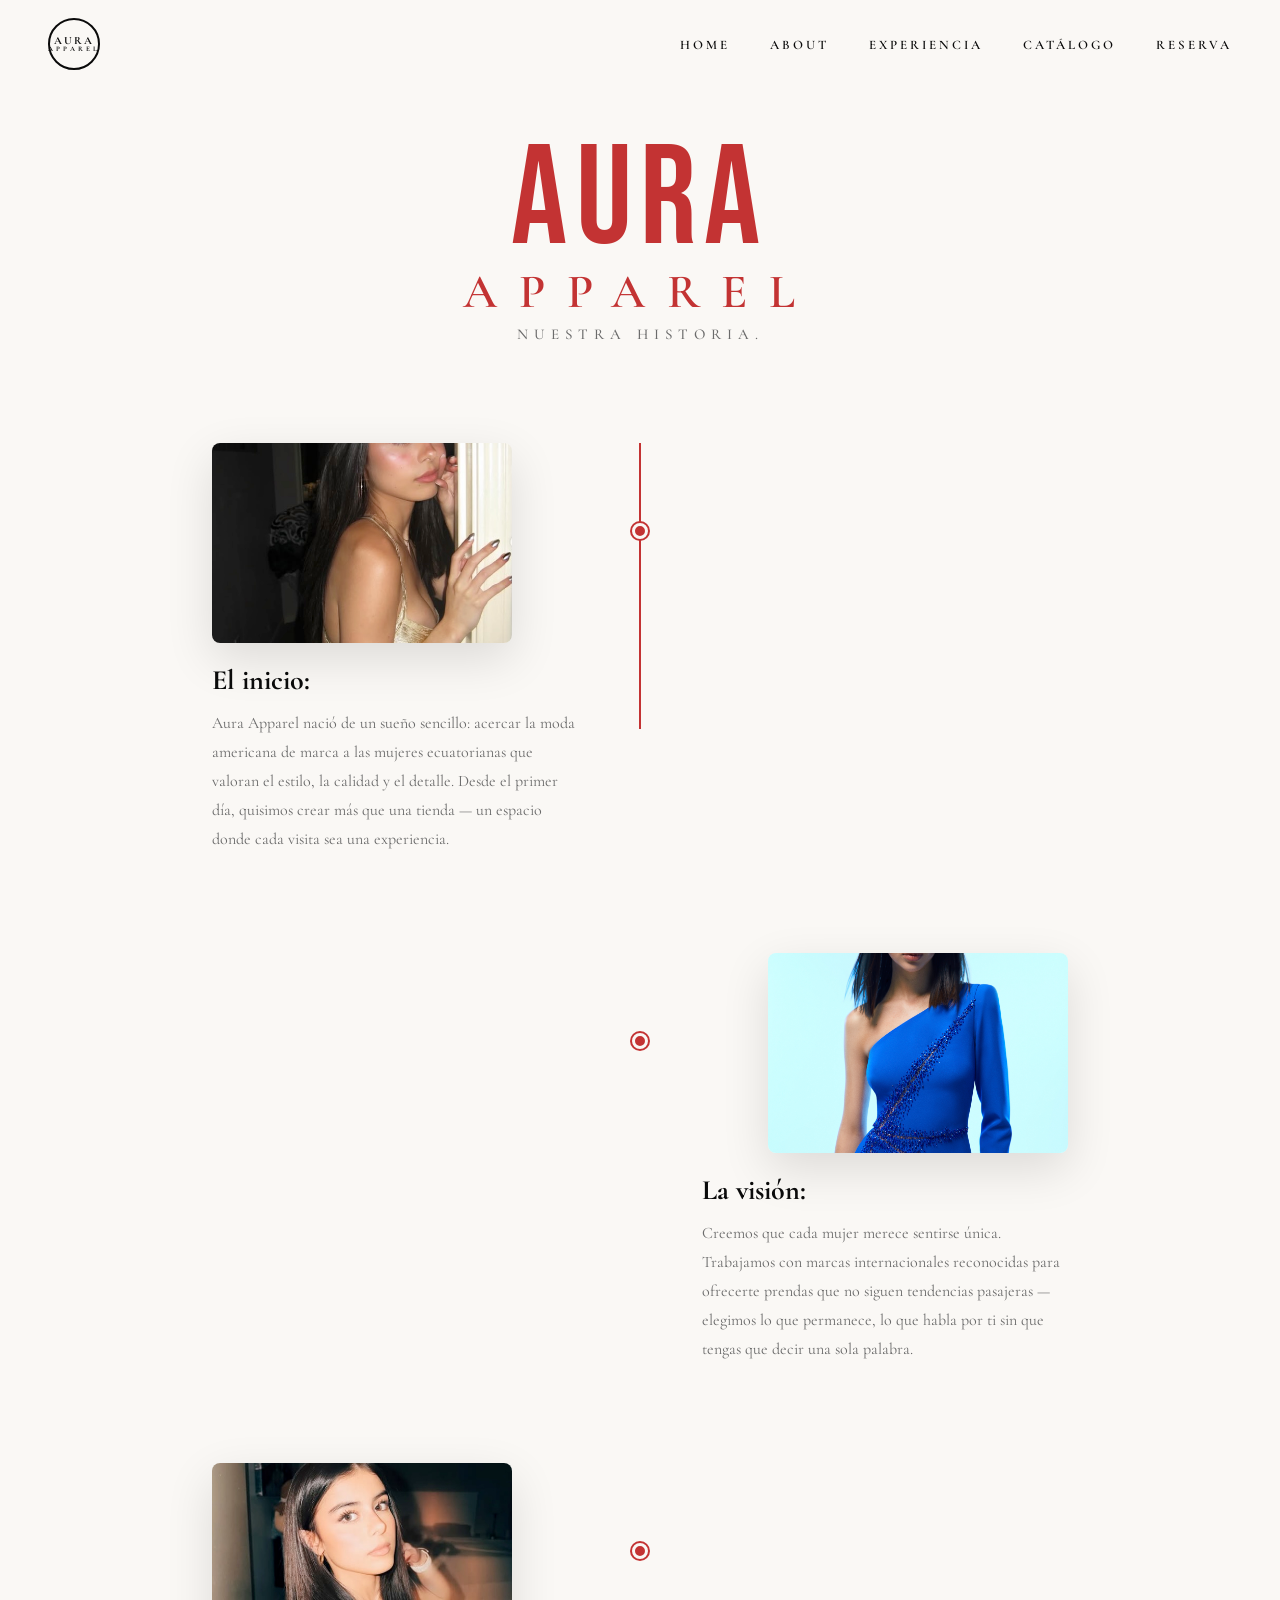
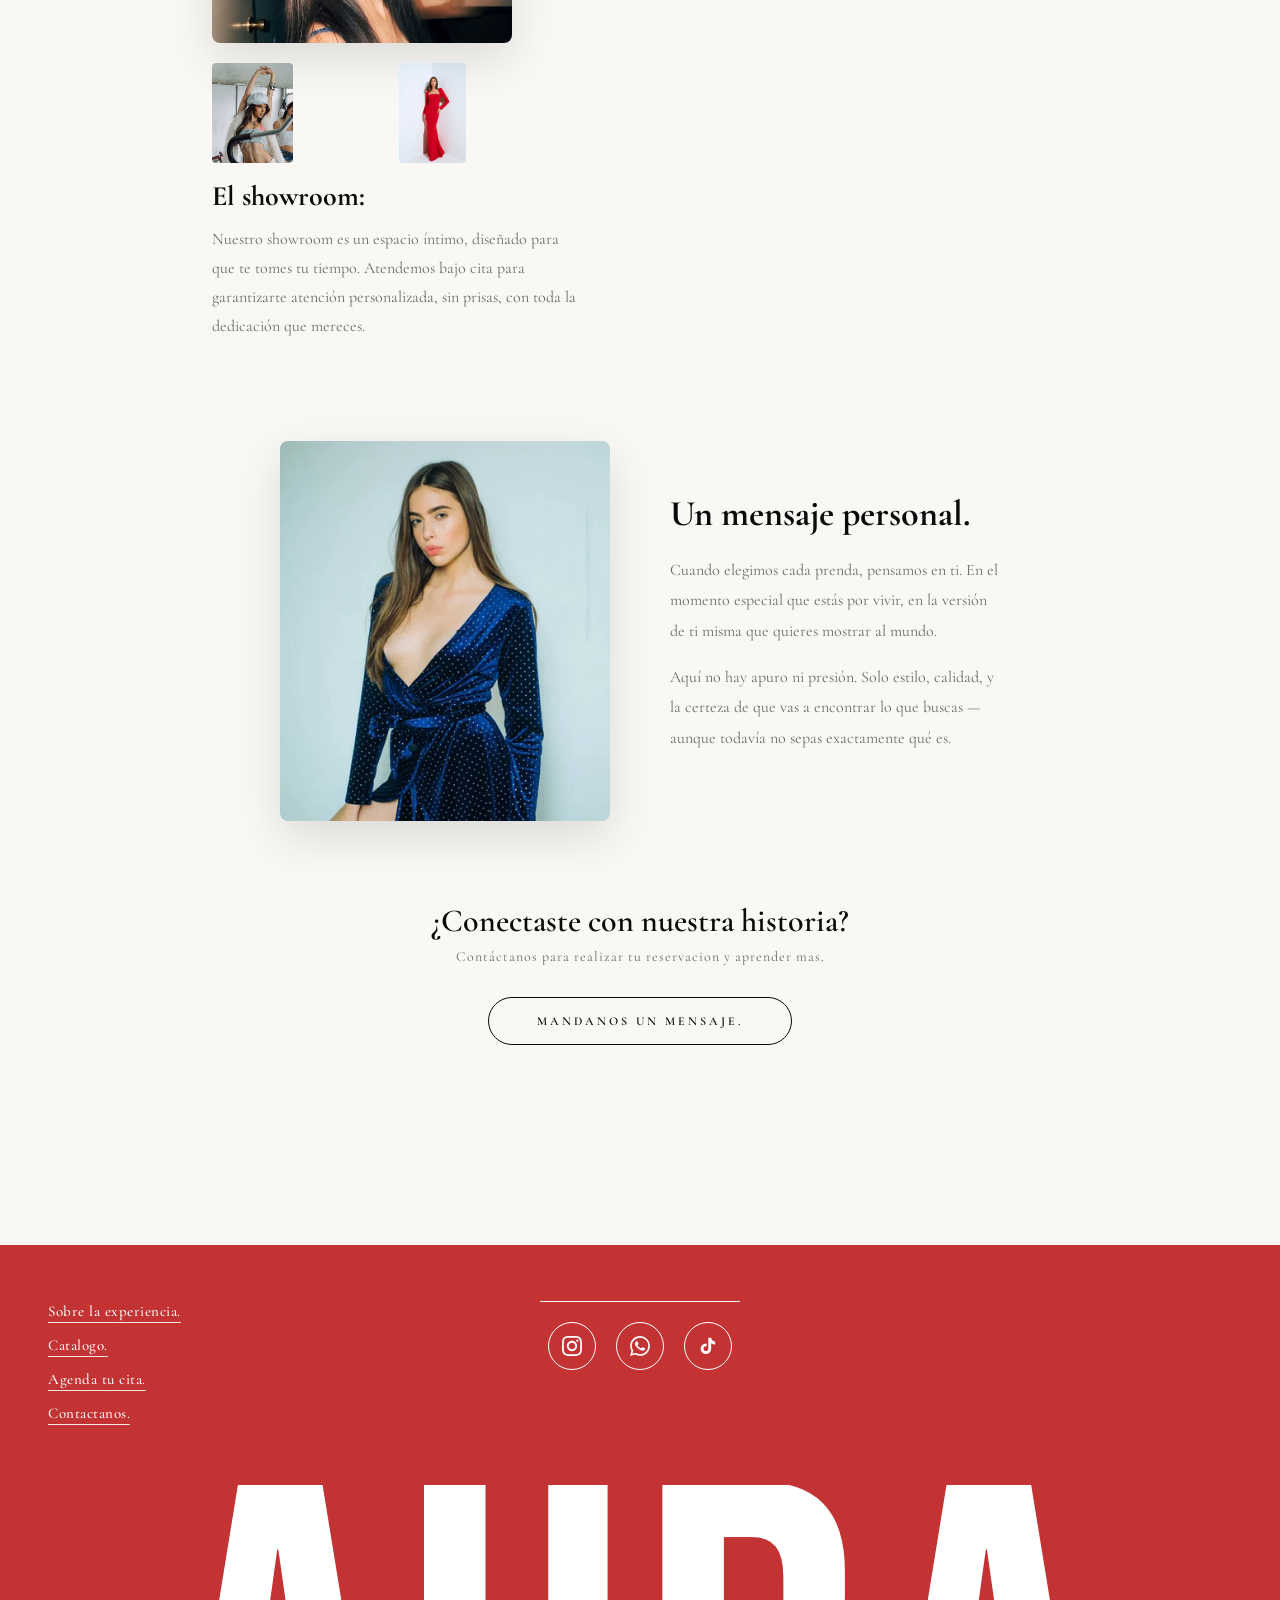
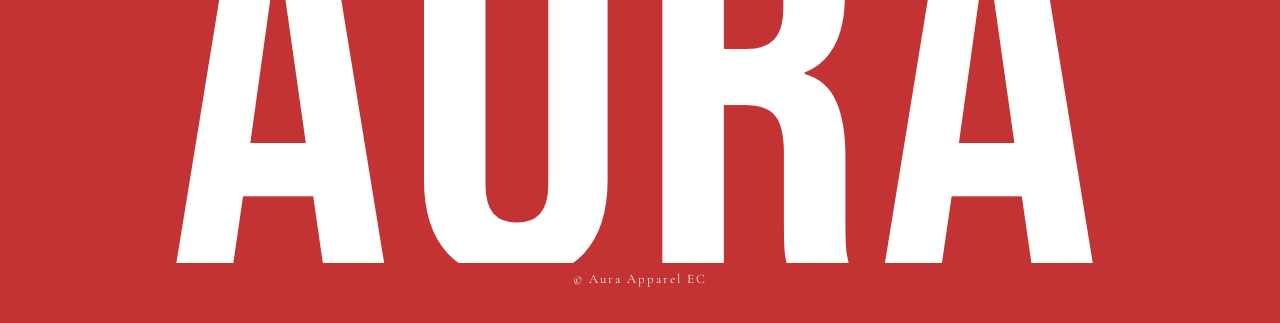
==== commit d5a10822: "feat: enhance website with carousel, cart, and animations Rebuilt carousel with smooth scrolling, to" ====
--- a/about.html
+++ b/about.html
@@ -28,7 +28,7 @@
     </nav>
 
     <section id="about">
-      <div class="about-header fade-up">
+      <div class="about-header fade-up scroll-reveal">
         <h2>AURA<span class="about-apparel">Apparel</span></h2>
         <h3>Nuestra Historia.</h3>
       </div>
@@ -103,10 +103,10 @@
         </div>
       </div>
 
-      <div class="cta-centered fade-up">
+      <div class="cta-centered fade-up scroll-reveal" data-delay="100">
         <h3>¿Conectaste con nuestra historia?</h3>
-        <p>Contáctanos para realizar tu reservación y aprender más.</p>
-        <a class="btn-outline" href="reserva.html">MÁNDANOS UN MENSAJE.</a>
+        <p>Contáctanos para realizar tu reservacion y aprender mas.</p>
+        <a class="btn-outline" href="reserva.html">MANDANOS UN MENSAJE.</a>
       </div>
     </section>
 
--- a/styles.css
+++ b/styles.css
@@ -2927,3 +2927,650 @@
   background: #ddd;
   min-height: 200px;
 }
+
+/* ─── PAGE TRANSITIONS & ANIMATIONS ─── */
+body {
+  animation: pageIn 0.7s var(--ease-out-expo) both;
+}
+
+@keyframes pageIn {
+  from {
+    opacity: 0;
+    transform: translateY(8px);
+  }
+  to {
+    opacity: 1;
+    transform: translateY(0);
+  }
+}
+
+/* Scroll reveal animation */
+.scroll-reveal {
+  opacity: 0;
+  transform: translateY(40px);
+  transition: opacity 0.8s var(--ease-out-expo), transform 0.8s var(--ease-out-expo);
+}
+
+.scroll-reveal.is-visible {
+  opacity: 1;
+  transform: translateY(0);
+}
+
+/* Scale reveal */
+.scale-reveal {
+  opacity: 0;
+  transform: scale(0.95);
+  transition: opacity 0.7s var(--ease-out-expo), transform 0.7s var(--ease-out-expo);
+}
+
+.scale-reveal.is-visible {
+  opacity: 1;
+  transform: scale(1);
+}
+
+/* Slide in from left */
+.slide-left {
+  opacity: 0;
+  transform: translateX(-30px);
+  transition: opacity 0.7s var(--ease-out-expo), transform 0.7s var(--ease-out-expo);
+}
+
+.slide-left.is-visible {
+  opacity: 1;
+  transform: translateX(0);
+}
+
+/* Slide in from right */
+.slide-right {
+  opacity: 0;
+  transform: translateX(30px);
+  transition: opacity 0.7s var(--ease-out-expo), transform 0.7s var(--ease-out-expo);
+}
+
+.slide-right.is-visible {
+  opacity: 1;
+  transform: translateX(0);
+}
+
+/* Staggered reveal for grid items */
+.cat-grid-item {
+  animation: itemReveal 0.7s var(--ease-out-expo) both;
+  animation-delay: calc(var(--item-index, 0) * 0.05s);
+}
+
+@keyframes itemReveal {
+  from {
+    opacity: 0;
+    transform: translateY(30px) scale(0.96);
+  }
+  to {
+    opacity: 1;
+    transform: translateY(0) scale(1);
+  }
+}
+
+/* ─── IMPROVED CAROUSEL ─── */
+.cat-carousel {
+  position: relative;
+  overflow: hidden;
+}
+
+.carousel-wrap {
+  position: relative;
+  overflow: hidden;
+  touch-action: pan-y pinch-zoom;
+}
+
+.carousel-track {
+  display: flex;
+  gap: 4px;
+  scroll-snap-type: x mandatory;
+  overflow-x: auto;
+  scroll-behavior: smooth;
+  scrollbar-width: none;
+  -ms-overflow-style: none;
+  padding: 0 60px;
+}
+
+.carousel-track::-webkit-scrollbar {
+  display: none;
+}
+
+.carousel-slide {
+  flex: 0 0 calc(33.333% - 3px);
+  scroll-snap-align: start;
+  position: relative;
+  cursor: pointer;
+  transition: transform 0.4s var(--ease-out-expo);
+}
+
+.carousel-slide:hover {
+  transform: scale(1.02);
+}
+
+.carousel-slide a {
+  display: block;
+  text-decoration: none;
+  color: inherit;
+}
+
+.carousel-slide img {
+  width: 100%;
+  height: 75vh;
+  max-height: 680px;
+  object-fit: cover;
+  object-position: top center;
+  display: block;
+  transition: filter 0.4s ease;
+}
+
+.carousel-slide:hover img {
+  filter: brightness(1.05);
+}
+
+.carousel-slide .slide-info {
+  position: absolute;
+  bottom: 0;
+  left: 0;
+  right: 0;
+  padding: 60px 24px 24px;
+  background: linear-gradient(to top, rgba(0,0,0,0.7) 0%, transparent 100%);
+  pointer-events: none;
+}
+
+/* Carousel buttons */
+.carousel-btn {
+  position: absolute;
+  top: 50%;
+  transform: translateY(-50%);
+  width: 52px;
+  height: 52px;
+  background: rgba(255, 255, 255, 0.12);
+  backdrop-filter: blur(8px);
+  border: 1.5px solid rgba(255, 255, 255, 0.35);
+  border-radius: 50%;
+  display: flex;
+  align-items: center;
+  justify-content: center;
+  cursor: pointer;
+  z-index: 10;
+  color: var(--white);
+  transition: all 0.3s var(--ease-out-expo);
+  opacity: 0;
+}
+
+.carousel-wrap:hover .carousel-btn {
+  opacity: 1;
+}
+
+.carousel-btn:hover {
+  background: rgba(255, 255, 255, 0.25);
+  border-color: rgba(255, 255, 255, 0.7);
+  transform: translateY(-50%) scale(1.08);
+}
+
+.carousel-btn:active {
+  transform: translateY(-50%) scale(0.95);
+}
+
+.carousel-btn.prev {
+  left: 20px;
+}
+
+.carousel-btn.next {
+  right: 20px;
+}
+
+/* Carousel dots */
+.carousel-dots {
+  position: absolute;
+  bottom: 20px;
+  left: 50%;
+  transform: translateX(-50%);
+  display: flex;
+  gap: 10px;
+  z-index: 10;
+}
+
+.carousel-dot {
+  width: 10px;
+  height: 10px;
+  border-radius: 50%;
+  background: rgba(255, 255, 255, 0.35);
+  border: none;
+  cursor: pointer;
+  transition: all 0.3s ease;
+  padding: 0;
+}
+
+.carousel-dot:hover {
+  background: rgba(255, 255, 255, 0.6);
+}
+
+.carousel-dot.is-active {
+  background: var(--white);
+  transform: scale(1.2);
+}
+
+/* ─── SELECTION BUTTON ─── */
+.select-btn {
+  position: absolute;
+  top: 12px;
+  right: 12px;
+  width: 40px;
+  height: 40px;
+  border-radius: 50%;
+  background: rgba(0, 0, 0, 0.5);
+  backdrop-filter: blur(8px);
+  border: 2px solid rgba(255, 255, 255, 0.5);
+  cursor: pointer;
+  display: flex;
+  align-items: center;
+  justify-content: center;
+  color: var(--white);
+  transition: all 0.3s var(--ease-out-expo);
+  z-index: 5;
+  opacity: 0;
+}
+
+.cat-grid-item:hover .select-btn,
+.carousel-slide:hover .select-btn {
+  opacity: 1;
+}
+
+.select-btn:hover {
+  background: rgba(0, 0, 0, 0.7);
+  border-color: var(--white);
+  transform: scale(1.1);
+}
+
+.select-btn .icon-check {
+  display: none;
+}
+
+.select-btn .icon-plus {
+  display: block;
+}
+
+/* Selected state */
+.cat-grid-item.is-selected .select-btn,
+.carousel-slide.is-selected .select-btn {
+  opacity: 1;
+  background: var(--white);
+  border-color: var(--white);
+  color: var(--red);
+}
+
+.cat-grid-item.is-selected .select-btn .icon-plus,
+.carousel-slide.is-selected .select-btn .icon-plus {
+  display: none;
+}
+
+.cat-grid-item.is-selected .select-btn .icon-check,
+.carousel-slide.is-selected .select-btn .icon-check {
+  display: block;
+}
+
+.cat-grid-item.is-selected,
+.carousel-slide.is-selected {
+  outline: 3px solid var(--white);
+  outline-offset: -3px;
+}
+
+/* ─── FLOATING SELECTION CART ─── */
+.selection-cart {
+  position: fixed;
+  bottom: 24px;
+  right: 24px;
+  z-index: 2000;
+}
+
+.cart-toggle {
+  width: 60px;
+  height: 60px;
+  border-radius: 50%;
+  background: var(--white);
+  border: none;
+  box-shadow: 0 8px 32px rgba(0, 0, 0, 0.25);
+  cursor: pointer;
+  display: flex;
+  align-items: center;
+  justify-content: center;
+  color: var(--red);
+  position: relative;
+  transition: all 0.3s var(--ease-out-expo);
+}
+
+.cart-toggle:hover {
+  transform: scale(1.08);
+  box-shadow: 0 12px 40px rgba(0, 0, 0, 0.3);
+}
+
+.cart-count {
+  position: absolute;
+  top: -4px;
+  right: -4px;
+  min-width: 22px;
+  height: 22px;
+  background: var(--red);
+  color: var(--white);
+  border-radius: 11px;
+  font-family: var(--font-serif);
+  font-size: 12px;
+  font-weight: 700;
+  display: flex;
+  align-items: center;
+  justify-content: center;
+  padding: 0 6px;
+  opacity: 0;
+  transform: scale(0);
+  transition: all 0.3s var(--ease-out-expo);
+}
+
+.cart-count.has-items {
+  opacity: 1;
+  transform: scale(1);
+}
+
+.cart-panel {
+  position: absolute;
+  bottom: 72px;
+  right: 0;
+  width: 340px;
+  max-height: 480px;
+  background: var(--white);
+  border-radius: 16px;
+  box-shadow: 0 16px 64px rgba(0, 0, 0, 0.3);
+  overflow: hidden;
+  opacity: 0;
+  visibility: hidden;
+  transform: translateY(20px) scale(0.95);
+  transition: all 0.35s var(--ease-out-expo);
+}
+
+.cart-panel.is-open {
+  opacity: 1;
+  visibility: visible;
+  transform: translateY(0) scale(1);
+}
+
+.cart-header {
+  display: flex;
+  align-items: center;
+  justify-content: space-between;
+  padding: 18px 20px;
+  border-bottom: 1px solid var(--gray-light);
+}
+
+.cart-header h3 {
+  font-family: var(--font-serif);
+  font-size: 16px;
+  font-weight: 700;
+  letter-spacing: 0.1em;
+  text-transform: uppercase;
+  color: var(--black);
+  margin: 0;
+}
+
+.cart-close {
+  width: 32px;
+  height: 32px;
+  border-radius: 50%;
+  background: transparent;
+  border: none;
+  cursor: pointer;
+  display: flex;
+  align-items: center;
+  justify-content: center;
+  color: var(--gray);
+  transition: all 0.2s ease;
+}
+
+.cart-close:hover {
+  background: var(--cream);
+  color: var(--black);
+}
+
+.cart-items {
+  max-height: 280px;
+  overflow-y: auto;
+  padding: 12px;
+}
+
+.cart-empty {
+  text-align: center;
+  padding: 32px 16px;
+  font-family: var(--font-serif);
+  font-size: 14px;
+  color: var(--gray);
+  font-style: italic;
+}
+
+.cart-item {
+  display: flex;
+  align-items: center;
+  gap: 12px;
+  padding: 10px;
+  border-radius: 10px;
+  background: var(--cream);
+  margin-bottom: 8px;
+  animation: cartItemIn 0.3s var(--ease-out-expo) both;
+}
+
+@keyframes cartItemIn {
+  from {
+    opacity: 0;
+    transform: translateX(20px);
+  }
+  to {
+    opacity: 1;
+    transform: translateX(0);
+  }
+}
+
+.cart-item-img {
+  width: 50px;
+  height: 65px;
+  border-radius: 6px;
+  object-fit: cover;
+  flex-shrink: 0;
+}
+
+.cart-item-info {
+  flex: 1;
+  min-width: 0;
+}
+
+.cart-item-name {
+  font-family: var(--font-serif);
+  font-size: 13px;
+  font-weight: 600;
+  color: var(--black);
+  margin: 0 0 4px;
+  white-space: nowrap;
+  overflow: hidden;
+  text-overflow: ellipsis;
+}
+
+.cart-item-price {
+  font-family: var(--font-display);
+  font-size: 16px;
+  color: var(--red);
+}
+
+.cart-item-remove {
+  width: 28px;
+  height: 28px;
+  border-radius: 50%;
+  background: transparent;
+  border: 1px solid var(--gray-light);
+  cursor: pointer;
+  display: flex;
+  align-items: center;
+  justify-content: center;
+  color: var(--gray);
+  transition: all 0.2s ease;
+  flex-shrink: 0;
+}
+
+.cart-item-remove:hover {
+  background: var(--red);
+  border-color: var(--red);
+  color: var(--white);
+}
+
+.cart-footer {
+  padding: 16px 20px;
+  border-top: 1px solid var(--gray-light);
+  display: flex;
+  flex-direction: column;
+  gap: 10px;
+}
+
+.btn-whatsapp {
+  display: flex;
+  align-items: center;
+  justify-content: center;
+  gap: 10px;
+  padding: 14px 20px;
+  background: #25D366;
+  border: none;
+  border-radius: 999px;
+  font-family: var(--font-serif);
+  font-size: 13px;
+  font-weight: 700;
+  letter-spacing: 0.1em;
+  text-transform: uppercase;
+  color: var(--white);
+  cursor: pointer;
+  transition: all 0.3s var(--ease-out-expo);
+}
+
+.btn-whatsapp:hover:not(:disabled) {
+  background: #1da851;
+  transform: translateY(-2px);
+  box-shadow: 0 6px 20px rgba(37, 211, 102, 0.35);
+}
+
+.btn-whatsapp:disabled {
+  opacity: 0.5;
+  cursor: not-allowed;
+}
+
+.btn-clear {
+  background: transparent;
+  border: none;
+  font-family: var(--font-serif);
+  font-size: 12px;
+  color: var(--gray);
+  cursor: pointer;
+  padding: 8px;
+  transition: color 0.2s ease;
+}
+
+.btn-clear:hover {
+  color: var(--red);
+}
+
+/* ─── ENHANCED HOVER EFFECTS ─── */
+.cat-grid-item a {
+  display: block;
+  height: 100%;
+}
+
+.cat-grid-item img {
+  transition: transform 0.7s var(--ease-out-expo), filter 0.4s ease;
+}
+
+.cat-grid-item:hover img {
+  transform: scale(1.08);
+  filter: brightness(1.05);
+}
+
+.cat-grid-item .item-hover {
+  transition: opacity 0.4s ease, transform 0.4s var(--ease-out-expo);
+  transform: translateY(10px);
+}
+
+.cat-grid-item:hover .item-hover {
+  opacity: 1;
+  transform: translateY(0);
+}
+
+/* Nav link enhanced hover */
+.nav-link {
+  transition: color 0.3s ease, transform 0.3s var(--ease-out-expo);
+}
+
+.nav-link:hover {
+  transform: translateY(-2px);
+}
+
+/* Button micro-interactions */
+.btn-red,
+.btn-outline,
+.btn-product,
+.cat-filter-btn {
+  transition: all 0.35s var(--ease-out-expo);
+}
+
+.btn-red:active,
+.btn-outline:active,
+.btn-product:active {
+  transform: scale(0.97);
+}
+
+/* ─── MOBILE CAROUSEL ─── */
+@media (max-width: 900px) {
+  .carousel-track {
+    padding: 0 20px;
+  }
+  
+  .carousel-slide {
+    flex: 0 0 calc(100% - 40px);
+  }
+  
+  .carousel-slide img {
+    height: 65vh;
+  }
+  
+  .carousel-btn {
+    opacity: 1;
+    width: 44px;
+    height: 44px;
+  }
+  
+  .carousel-btn.prev {
+    left: 8px;
+  }
+  
+  .carousel-btn.next {
+    right: 8px;
+  }
+  
+  .select-btn {
+    opacity: 1;
+  }
+  
+  .cart-panel {
+    width: calc(100vw - 48px);
+    max-width: 340px;
+  }
+}
+
+@media (max-width: 600px) {
+  .selection-cart {
+    bottom: 16px;
+    right: 16px;
+  }
+  
+  .cart-toggle {
+    width: 54px;
+    height: 54px;
+  }
+  
+  .cart-panel {
+    right: -8px;
+    width: calc(100vw - 32px);
+  }
+}
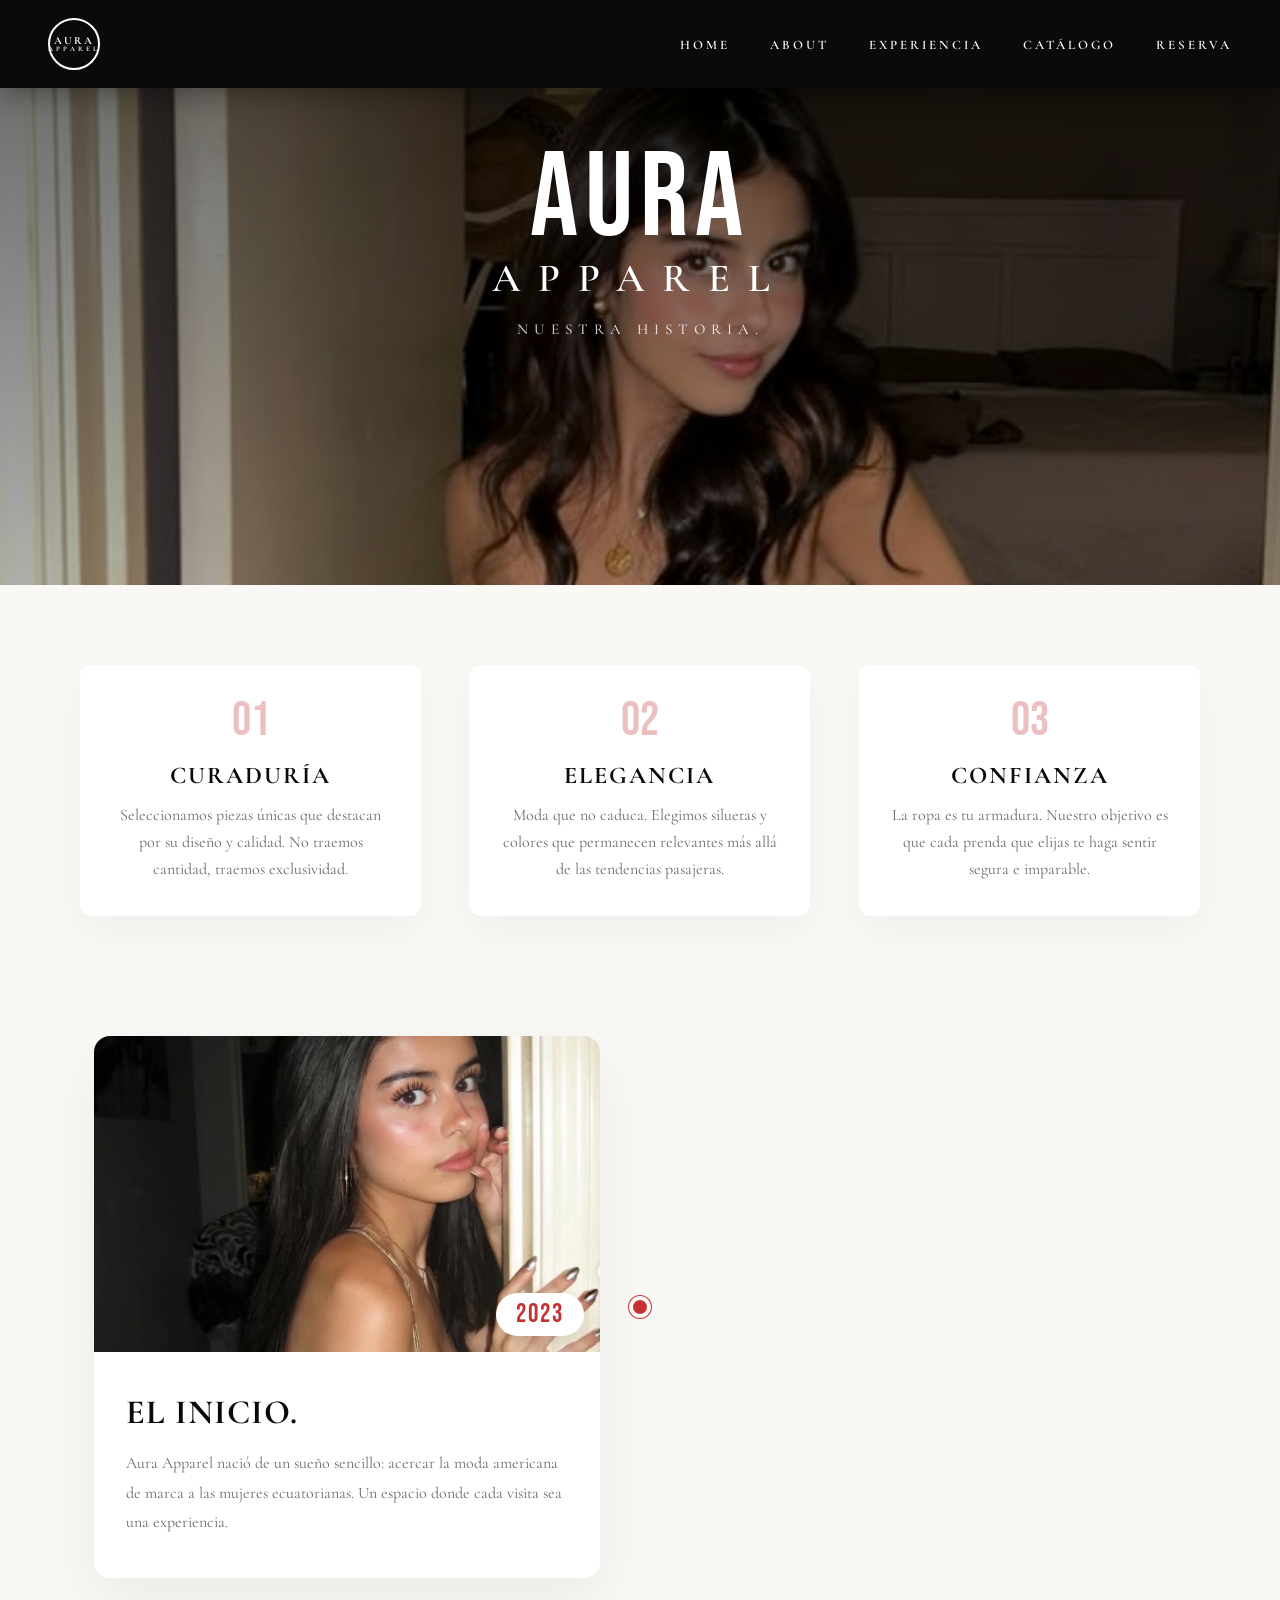
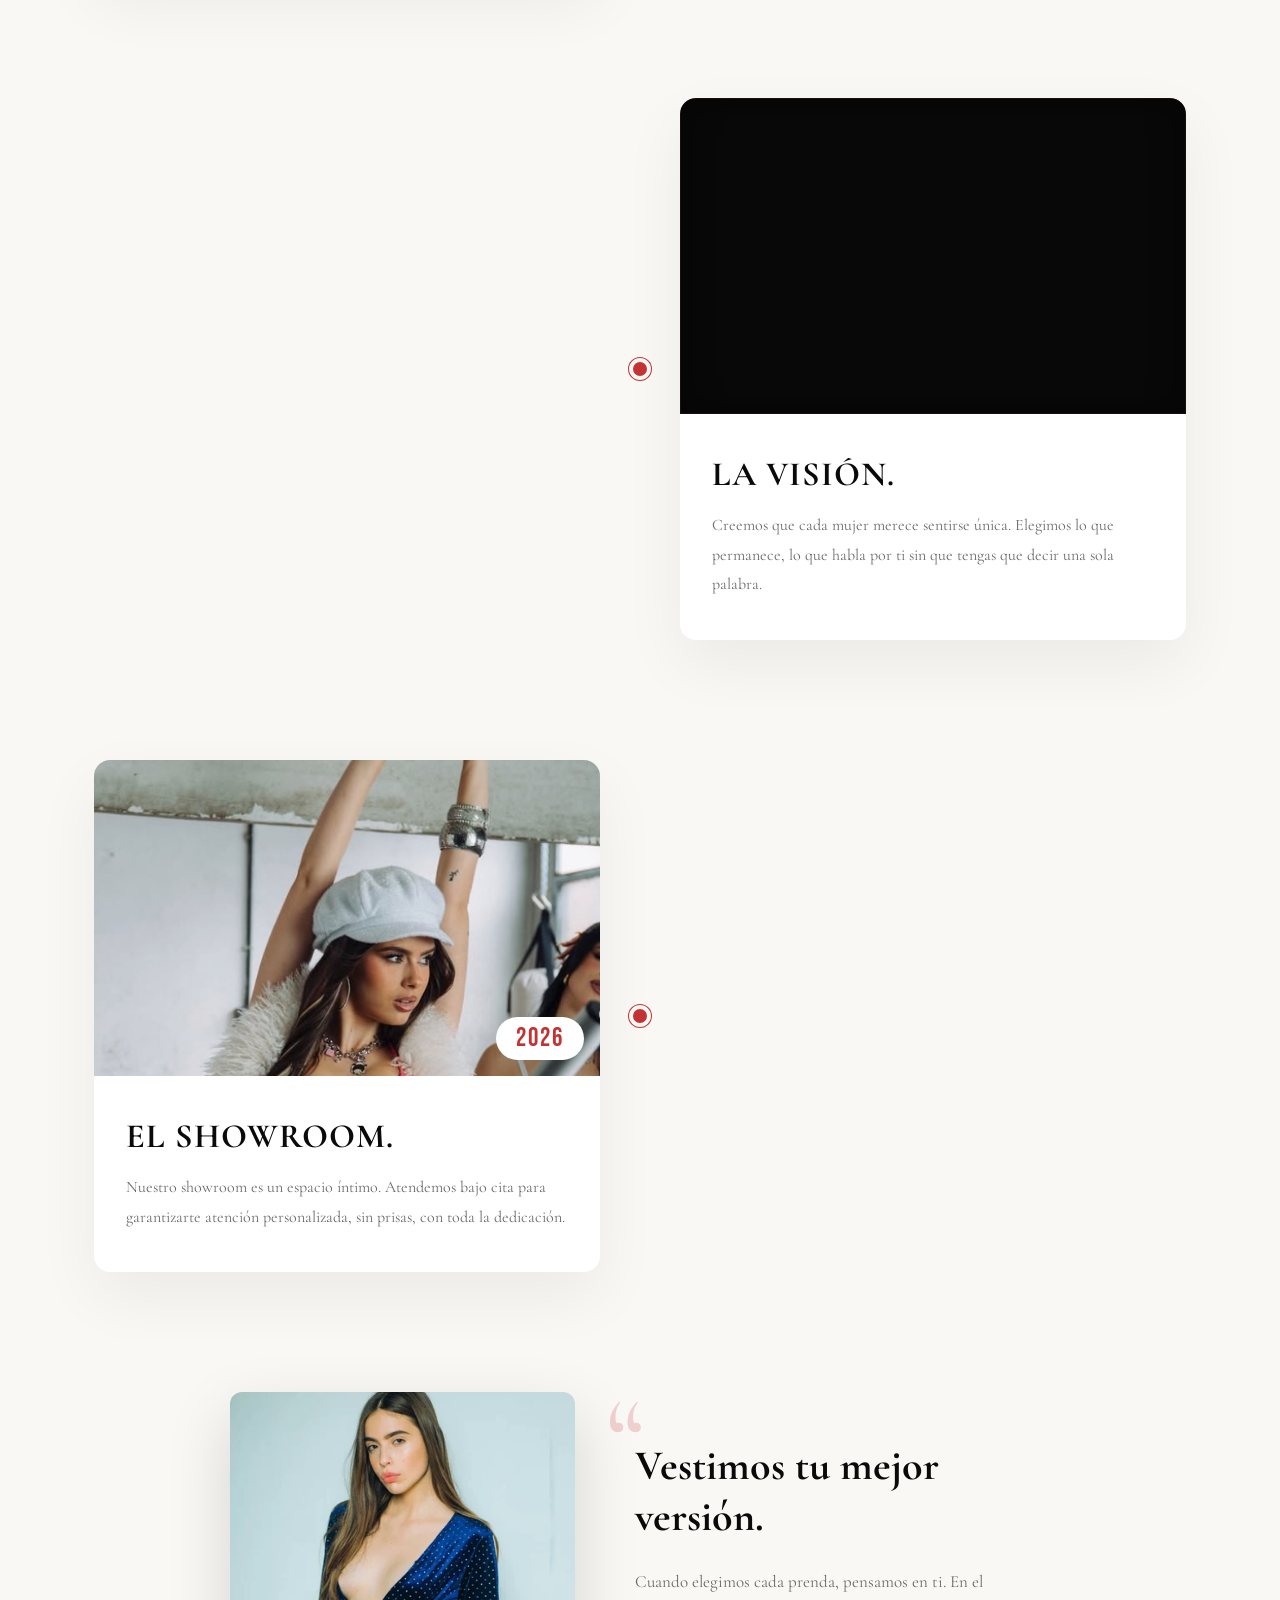
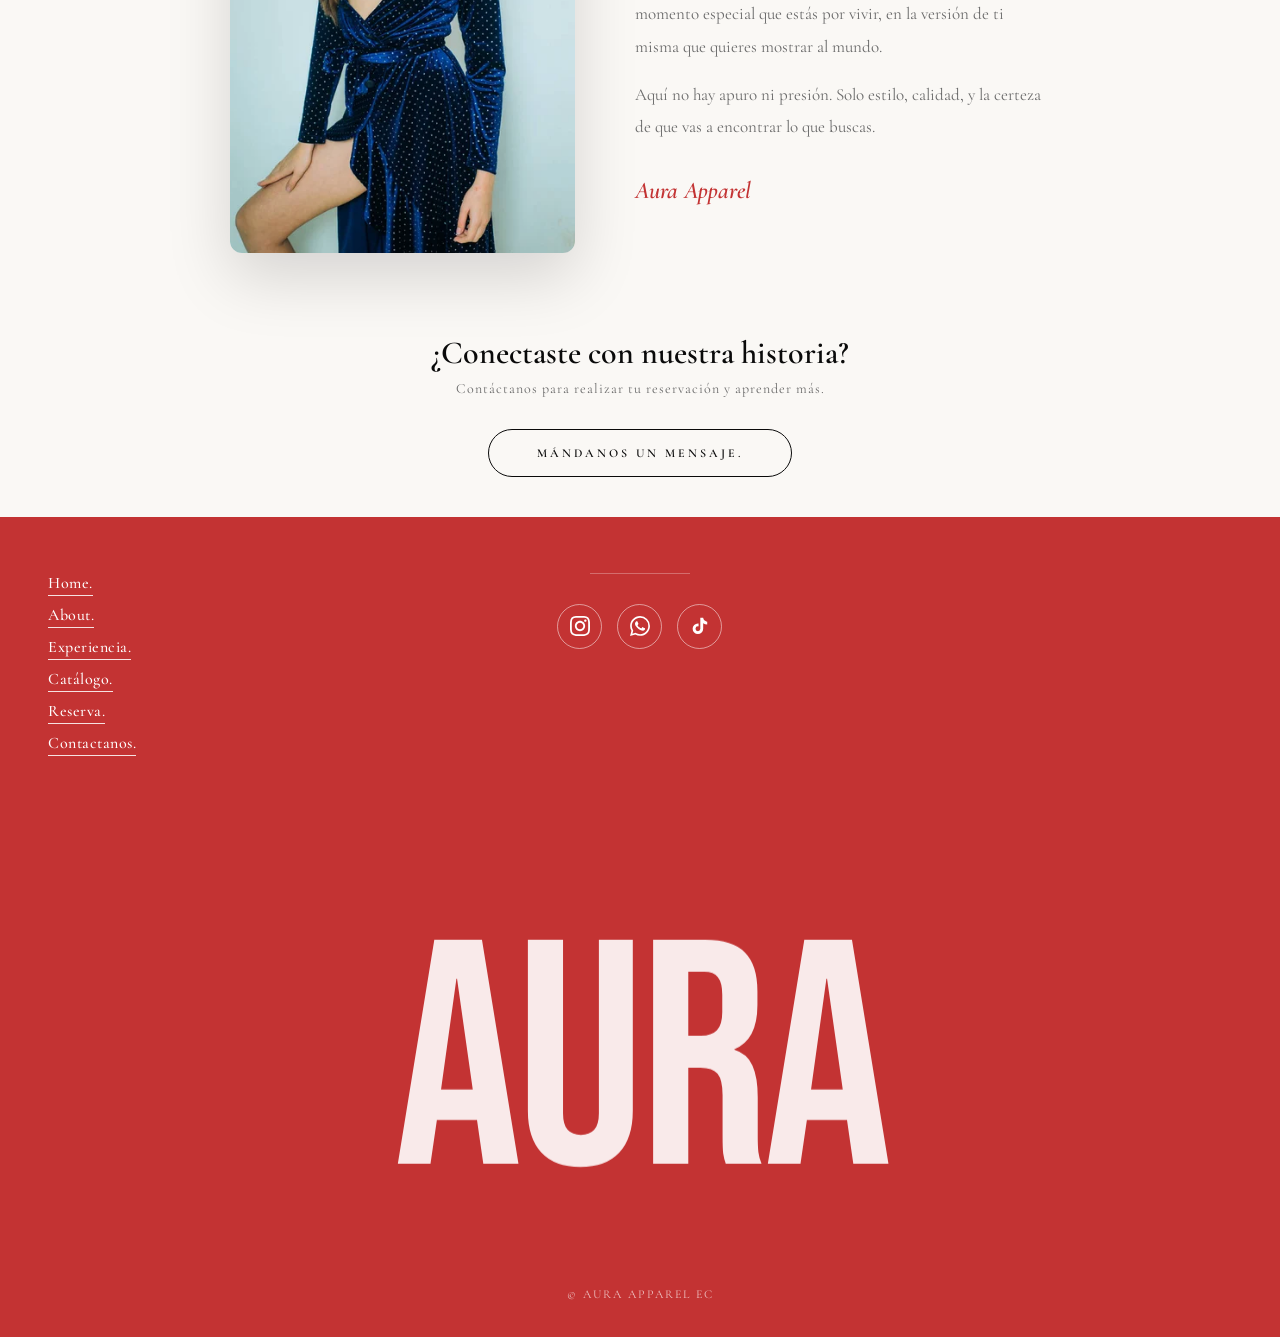
==== commit d90128ff: "CAMBIOS MARTIN 5 HORAS" ====
--- a/about.html
+++ b/about.html
@@ -27,26 +27,62 @@
       </ul>
     </nav>
 
-    <section id="about">
-      <div class="about-header fade-up scroll-reveal">
+    <div class="about-hero">
+      <img src="heather5.jpg" alt="Aura Apparel Historia" class="about-hero-bg" />
+      <div class="about-hero-overlay"></div>
+      <div class="about-header fade-up">
         <h2>AURA<span class="about-apparel">Apparel</span></h2>
         <h3>Nuestra Historia.</h3>
       </div>
+    </div>
+
+    <section id="about-content">
+      <div class="philosophy-section">
+        <div class="phil-grid">
+          <div class="phil-item fade-up" style="transition-delay: 0.1s">
+            <span class="phil-num">01</span>
+            <h4>Curaduría</h4>
+            <p>
+              Seleccionamos piezas únicas que destacan por su diseño y calidad. No traemos cantidad, traemos
+              exclusividad.
+            </p>
+          </div>
+          <div class="phil-item fade-up" style="transition-delay: 0.25s">
+            <span class="phil-num">02</span>
+            <h4>Elegancia</h4>
+            <p>
+              Moda que no caduca. Elegimos siluetas y colores que permanecen relevantes más allá de las tendencias
+              pasajeras.
+            </p>
+          </div>
+          <div class="phil-item fade-up" style="transition-delay: 0.4s">
+            <span class="phil-num">03</span>
+            <h4>Confianza</h4>
+            <p>
+              La ropa es tu armadura. Nuestro objetivo es que cada prenda que elijas te haga sentir segura e imparable.
+            </p>
+          </div>
+        </div>
+      </div>
 
       <div class="timeline">
         <div class="timeline-line" id="timelineLine"></div>
 
         <div class="timeline-item left">
           <div class="tl-content">
-            <div class="tl-img">
-              <img src="heather.jpg" alt="El inicio" />
+            <div class="tl-card">
+              <div class="tl-img-frame">
+                <img src="heather.jpg" alt="El inicio" style="object-position: center 30%" />
+                <span class="tl-year">2023</span>
+              </div>
+              <div class="tl-text">
+                <h4>El inicio.</h4>
+                <p>
+                  Aura Apparel nació de un sueño sencillo: acercar la moda americana de marca a las mujeres
+                  ecuatorianas. Un espacio donde cada visita sea una experiencia.
+                </p>
+              </div>
             </div>
-            <h4>El inicio:</h4>
-            <p>
-              Aura Apparel nació de un sueño sencillo: acercar la moda americana de marca a las mujeres ecuatorianas que
-              valoran el estilo, la calidad y el detalle. Desde el primer día, quisimos crear más que una tienda — un
-              espacio donde cada visita sea una experiencia.
-            </p>
           </div>
           <div class="tl-dot"><div class="tl-dot-inner"></div></div>
           <div class="tl-empty"></div>
@@ -56,70 +92,80 @@
           <div class="tl-empty"></div>
           <div class="tl-dot"><div class="tl-dot-inner"></div></div>
           <div class="tl-content">
-            <div class="tl-img" style="margin-left: auto">
-              <img src="modelo2.jpg" alt="La visión" />
+            <div class="tl-card">
+              <div class="tl-video-frame">
+                <video autoplay muted loop playsinline class="tl-video-bg">
+                  <source src="video-about.mp4" type="video/mp4" />
+                  Tu navegador no soporta videos.
+                </video>
+                <div class="tl-video-overlay"></div>
+              </div>
+              <div class="tl-text">
+                <h4>La visión.</h4>
+                <p>
+                  Creemos que cada mujer merece sentirse única. Elegimos lo que permanece, lo que habla por ti sin que
+                  tengas que decir una sola palabra.
+                </p>
+              </div>
             </div>
-            <h4>La visión:</h4>
-            <p>
-              Creemos que cada mujer merece sentirse única. Trabajamos con marcas internacionales reconocidas para
-              ofrecerte prendas que no siguen tendencias pasajeras — elegimos lo que permanece, lo que habla por ti sin
-              que tengas que decir una sola palabra.
-            </p>
           </div>
         </div>
 
         <div class="timeline-item left">
           <div class="tl-content">
-            <div class="tl-img">
-              <img src="heather3.jpg" alt="El showroom" style="height: 180px" />
+            <div class="tl-card">
+              <div class="tl-img-frame">
+                <img src="marlucas.jpg" alt="El showroom" style="object-position: center 25%" />
+                <span class="tl-year">2026</span>
+              </div>
+              <div class="tl-text">
+                <h4>El showroom.</h4>
+                <p>
+                  Nuestro showroom es un espacio íntimo. Atendemos bajo cita para garantizarte atención personalizada,
+                  sin prisas, con toda la dedicación.
+                </p>
+              </div>
             </div>
-            <div style="display: grid; grid-template-columns: 1fr 1fr; gap: 8px; margin-top: 8px">
-              <img src="marlucas.jpg" alt="" style="height: 100px; object-fit: cover; border-radius: 4px" />
-              <img src="modelo3.jpeg" alt="" style="height: 100px; object-fit: cover; border-radius: 4px" />
-            </div>
-            <h4 style="margin-top: 16px">El showroom:</h4>
-            <p>
-              Nuestro showroom es un espacio íntimo, diseñado para que te tomes tu tiempo. Atendemos bajo cita para
-              garantizarte atención personalizada, sin prisas, con toda la dedicación que mereces.
-            </p>
           </div>
           <div class="tl-dot"><div class="tl-dot-inner"></div></div>
           <div class="tl-empty"></div>
         </div>
       </div>
 
-      <div class="personal-msg" id="personalMsg">
-        <img src="modelo1.jpg" alt="Mensaje personal" style="height: 380px; object-fit: cover; object-position: top" />
+      <div class="personal-msg fade-up" id="personalMsg">
+        <img src="modelo1.jpg" alt="Mensaje personal" />
         <div class="personal-msg-text">
-          <h3>Un mensaje personal.</h3>
+          <span class="quote-mark">“</span>
+          <h3>Vestimos tu mejor versión.</h3>
           <p>
             Cuando elegimos cada prenda, pensamos en ti. En el momento especial que estás por vivir, en la versión de ti
             misma que quieres mostrar al mundo.
           </p>
-          <p>
-            Aquí no hay apuro ni presión. Solo estilo, calidad, y la certeza de que vas a encontrar lo que buscas —
-            aunque todavía no sepas exactamente qué es.
-          </p>
-        </div>
-      </div>
-
-      <div class="cta-centered fade-up scroll-reveal" data-delay="100">
+          <p>Aquí no hay apuro ni presión. Solo estilo, calidad, y la certeza de que vas a encontrar lo que buscas.</p>
+          <div class="signature">Aura Apparel</div>
+        </div>
+      </div>
+
+      <div class="cta-centered fade-up">
         <h3>¿Conectaste con nuestra historia?</h3>
-        <p>Contáctanos para realizar tu reservacion y aprender mas.</p>
-        <a class="btn-outline" href="reserva.html">MANDANOS UN MENSAJE.</a>
+        <p>Contáctanos para realizar tu reservación y aprender más.</p>
+        <a class="btn-outline" href="reserva.html">MÁNDANOS UN MENSAJE.</a>
       </div>
     </section>
 
     <footer class="site-footer">
       <div class="footer-row-top">
         <ul class="footer-nav">
-          <li><a href="experiencia.html">Sobre la experiencia.</a></li>
-          <li><a href="catalogo.html">Catalogo.</a></li>
-          <li><a href="reserva.html">Agenda tu cita.</a></li>
+          <li><a href="index.html">Home.</a></li>
+          <li><a href="about.html">About.</a></li>
+          <li><a href="experiencia.html">Experiencia.</a></li>
+          <li><a href="catalogo.html">Catálogo.</a></li>
+          <li><a href="reserva.html">Reserva.</a></li>
           <li><a href="#" data-social="whatsapp">Contactanos.</a></li>
         </ul>
+
         <div class="footer-social-column">
-          <div class="footer-rule" aria-hidden="true"></div>
+          <div class="footer-rule"></div>
           <div class="footer-socials">
             <a class="footer-social" href="#" data-social="instagram" aria-label="Instagram">
               <svg viewBox="0 0 24 24" width="20" height="20" fill="currentColor">
@@ -144,8 +190,9 @@
             </a>
           </div>
         </div>
-        <div class="footer-row-spacer" aria-hidden="true"></div>
-      </div>
+        <div class="footer-row-spacer"></div>
+      </div>
+
       <div class="footer-big-wrap">
         <p class="footer-big">AURA</p>
       </div>
--- a/styles.css
+++ b/styles.css
@@ -157,18 +157,24 @@
   background: var(--white);
 }
 
-/* About (fondo crema): texto negro al inicio */
-body#page-about #navbar:not(.scrolled) .nav-link {
-  color: var(--black);
-}
-body#page-about #navbar:not(.scrolled) .nav-link::after {
-  background: var(--black);
-}
-body#page-about #navbar:not(.scrolled) .nav-logo {
-  border-color: var(--black);
-}
-body#page-about #navbar:not(.scrolled) .nav-logo span {
-  color: var(--black);
+/* --- NAVBAR: SIEMPRE NEGRO EN ABOUT --- */
+body#page-about #navbar {
+  background: rgba(10, 10, 10, 1) !important;
+  box-shadow: 0 4px 30px rgba(0, 0, 0, 0.4) !important;
+  backdrop-filter: blur(8px) !important;
+}
+
+body#page-about #navbar .nav-link {
+  color: var(--white) !important;
+}
+body#page-about #navbar .nav-link::after {
+  background: var(--white) !important;
+}
+body#page-about #navbar .nav-logo {
+  border-color: var(--white) !important;
+}
+body#page-about #navbar .nav-logo span {
+  color: var(--white) !important;
 }
 
 .nav-logo {
@@ -501,7 +507,6 @@
   transform: scale(1.06);
 }
 
-/* Landing section 2: carrusel automático, sin botones laterales */
 .statement-nav {
   display: none;
 }
@@ -609,7 +614,6 @@
   color: rgba(255, 200, 200, 0.9);
 }
 
-/* CTA editorial final (home, mockup) */
 .home-cta-editorial {
   background: var(--cream);
   padding: clamp(72px, 12vw, 120px) 40px;
@@ -771,11 +775,12 @@
   margin-top: 12px;
 }
 
+/* ─── ABOUT: TIMELINE ESTILO CARDS ─── */
 .timeline {
   position: relative;
-  max-width: 1000px;
+  max-width: 1140px; /* Más ancho para que las tarjetas respiren */
   margin: 0 auto;
-  padding: 0 40px;
+  padding: 0 24px;
 }
 
 .timeline-line {
@@ -787,15 +792,16 @@
   background: var(--red);
   transform: translateX(-50%);
   transition: height 0.05s linear;
+  z-index: 1;
 }
 
 .timeline-item {
   display: grid;
-  grid-template-columns: 1fr 60px 1fr;
-  align-items: start;
-  margin-bottom: 100px;
+  grid-template-columns: 1fr 80px 1fr;
+  align-items: center; /* Centra la tarjeta con el punto rojo */
+  margin-bottom: 120px;
   opacity: 0;
-  transform: translateY(48px);
+  transform: translateY(60px);
   transition:
     opacity 0.85s var(--ease-out-expo),
     transform 0.85s var(--ease-out-expo);
@@ -806,36 +812,6 @@
   transform: translateY(0);
 }
 
-.timeline-item.left.visible .tl-content {
-  animation: tlFromLeft 0.9s var(--ease-out-expo) both;
-}
-
-.timeline-item.right.visible .tl-content {
-  animation: tlFromRight 0.9s var(--ease-out-expo) both;
-}
-
-@keyframes tlFromLeft {
-  from {
-    opacity: 0;
-    transform: translateX(-28px);
-  }
-  to {
-    opacity: 1;
-    transform: translateX(0);
-  }
-}
-
-@keyframes tlFromRight {
-  from {
-    opacity: 0;
-    transform: translateX(28px);
-  }
-  to {
-    opacity: 1;
-    transform: translateX(0);
-  }
-}
-
 .timeline-item.left .tl-content {
   grid-column: 1;
 }
@@ -859,55 +835,133 @@
 .tl-dot {
   display: flex;
   justify-content: center;
-  padding-top: 80px;
+  z-index: 2;
 }
 
 .tl-dot-inner {
-  width: 16px;
-  height: 16px;
+  width: 22px;
+  height: 22px;
   border-radius: 50%;
   background: var(--red);
-  border: 3px solid var(--cream);
-  box-shadow: 0 0 0 2px var(--red);
-}
-
-.tl-content {
-  padding: 0 32px;
-}
-
-.tl-img {
+  border: 4px solid var(--cream);
+  box-shadow: 0 0 0 1px var(--red);
+  transition: transform 0.4s var(--ease-out-expo);
+}
+
+.timeline-item.visible:hover .tl-dot-inner {
+  transform: scale(1.3);
+}
+
+/* Diseño de la Tarjeta */
+.tl-card {
+  background: var(--white);
+  border-radius: 16px;
+  overflow: hidden;
+  box-shadow: 0 24px 64px rgba(0, 0, 0, 0.06);
+  transition:
+    transform 0.5s var(--ease-out-expo),
+    box-shadow 0.5s var(--ease-out-expo);
+  will-change: transform;
+}
+
+.tl-card:hover {
+  transform: translateY(-8px);
+  box-shadow: 0 32px 80px rgba(0, 0, 0, 0.12);
+}
+
+/* Contenedor grande para la imagen */
+.tl-img-frame {
+  position: relative;
   width: 100%;
-  max-width: 300px;
-  border-radius: 8px;
+  aspect-ratio: 16 / 10; /* Formato panorámico elegante */
   overflow: hidden;
-  margin-bottom: 20px;
-  box-shadow: 0 16px 48px rgba(0, 0, 0, 0.12);
-}
-
-.timeline-item.right .tl-img {
-  margin-left: auto;
-}
-
-.tl-img img {
+}
+
+.tl-img-frame img {
   width: 100%;
-  height: 200px;
+  height: 100%;
   object-fit: cover;
-  display: block;
-}
-
-.tl-content h4 {
-  font-family: var(--font-serif);
-  font-size: 28px;
+  transition: transform 1.2s var(--ease-out-expo);
+}
+
+.tl-card:hover .tl-img-frame img {
+  transform: scale(1.05);
+}
+
+/* Badge del Año flotando sobre la imagen */
+.tl-year {
+  position: absolute;
+  bottom: 16px;
+  background: var(--white);
+  color: var(--red);
+  font-family: var(--font-display);
+  font-size: 26px;
+  padding: 6px 20px;
+  border-radius: 999px;
+  letter-spacing: 2px;
+  box-shadow: 0 8px 24px rgba(0, 0, 0, 0.15);
+  z-index: 5;
+}
+
+.timeline-item.left .tl-year {
+  right: 16px; /* A la derecha si la tarjeta está a la izquierda */
+}
+
+.timeline-item.right .tl-year {
+  left: 16px; /* A la izquierda si la tarjeta está a la derecha */
+}
+
+/* Área de texto */
+.tl-text {
+  padding: 40px 32px;
+}
+
+.tl-text h4 {
+  font-family: var(--font-serif);
+  font-size: clamp(26px, 3vw, 34px);
   font-weight: 700;
   color: var(--black);
-  margin-bottom: 12px;
-}
-
-.tl-content p {
+  margin-bottom: 16px;
+  text-transform: uppercase;
+  letter-spacing: 1px;
+}
+
+.tl-text p {
   font-family: var(--font-serif);
   font-size: 16px;
-  line-height: 1.8;
+  line-height: 1.85;
   color: var(--gray);
+}
+
+/* Responsive para Móviles */
+@media (max-width: 900px) {
+  .timeline-line {
+    left: 24px;
+    transform: none;
+  }
+  .timeline-item {
+    grid-template-columns: 48px 1fr;
+    margin-bottom: 64px;
+    gap: 16px;
+  }
+  .timeline-item.left .tl-content,
+  .timeline-item.right .tl-content {
+    grid-column: 2;
+  }
+  .timeline-item.left .tl-dot,
+  .timeline-item.right .tl-dot {
+    grid-column: 1;
+    justify-content: flex-start;
+  }
+  .timeline-item.left .tl-empty,
+  .timeline-item.right .tl-empty {
+    display: none;
+  }
+  .timeline-item.left .tl-year,
+  .timeline-item.right .tl-year {
+    right: 16px;
+    left: auto; /* En móvil siempre el badge a la derecha */
+  }
 }
 
 .personal-msg {
@@ -1770,7 +1824,7 @@
   border-radius: 4px;
 }
 
-/* FAQ en experiencia (respuestas siempre visibles) */
+/* FAQ */
 .faq-list {
   max-width: 720px;
   margin: 0 auto;
@@ -1813,7 +1867,6 @@
   line-height: 1.9;
 }
 
-/* Acordeón genérico (si se usa en otro sitio) */
 .faq-item:not(.faq-static) {
   border-bottom: 1px solid var(--gray-light);
   padding: 20px 0;
@@ -1871,7 +1924,7 @@
   line-height: 1.85;
 }
 
-/* Marcas — vitrina interactiva */
+/* Marcas */
 .marcas-showcase {
   padding: 12px 0 48px;
   max-width: 1100px;
@@ -2031,7 +2084,7 @@
   letter-spacing: 0.06em;
 }
 
-/* Showroom pantalla completa (debajo de nav y menú de experiencia) */
+/* Showroom fullscreen */
 .showroom-fullscreen {
   display: none;
   position: fixed;
@@ -2657,7 +2710,7 @@
   letter-spacing: 0.02em;
 }
 
-/* ─── FOOTER (referencia marca: #C33333, tipografía mixta) ─── */
+/* FOOTER */
 footer.site-footer {
   background: #c33333;
   padding: 56px 48px 0;
@@ -2790,7 +2843,7 @@
   opacity: 0.95;
 }
 
-/* ─── ANIMATIONS ─── */
+/* ANIMATIONS */
 .fade-up {
   opacity: 0;
   transform: translateY(36px);
@@ -2808,12 +2861,9 @@
   padding-top: 0;
 }
 
-/* Espacio bajo nav fija en páginas internas */
 body.page-inner #about {
   padding-top: 140px;
 }
-
-/* Catálogo y reserva con barra superior fija */
 body.page-inner #catalogo {
   padding-top: 120px;
 }
@@ -2928,7 +2978,6 @@
   min-height: 200px;
 }
 
-/* ─── PAGE TRANSITIONS & ANIMATIONS ─── */
 body {
   animation: pageIn 0.7s var(--ease-out-expo) both;
 }
@@ -2944,11 +2993,12 @@
   }
 }
 
-/* Scroll reveal animation */
 .scroll-reveal {
   opacity: 0;
   transform: translateY(40px);
-  transition: opacity 0.8s var(--ease-out-expo), transform 0.8s var(--ease-out-expo);
+  transition:
+    opacity 0.8s var(--ease-out-expo),
+    transform 0.8s var(--ease-out-expo);
 }
 
 .scroll-reveal.is-visible {
@@ -2956,11 +3006,12 @@
   transform: translateY(0);
 }
 
-/* Scale reveal */
 .scale-reveal {
   opacity: 0;
   transform: scale(0.95);
-  transition: opacity 0.7s var(--ease-out-expo), transform 0.7s var(--ease-out-expo);
+  transition:
+    opacity 0.7s var(--ease-out-expo),
+    transform 0.7s var(--ease-out-expo);
 }
 
 .scale-reveal.is-visible {
@@ -2968,11 +3019,12 @@
   transform: scale(1);
 }
 
-/* Slide in from left */
 .slide-left {
   opacity: 0;
   transform: translateX(-30px);
-  transition: opacity 0.7s var(--ease-out-expo), transform 0.7s var(--ease-out-expo);
+  transition:
+    opacity 0.7s var(--ease-out-expo),
+    transform 0.7s var(--ease-out-expo);
 }
 
 .slide-left.is-visible {
@@ -2980,11 +3032,12 @@
   transform: translateX(0);
 }
 
-/* Slide in from right */
 .slide-right {
   opacity: 0;
   transform: translateX(30px);
-  transition: opacity 0.7s var(--ease-out-expo), transform 0.7s var(--ease-out-expo);
+  transition:
+    opacity 0.7s var(--ease-out-expo),
+    transform 0.7s var(--ease-out-expo);
 }
 
 .slide-right.is-visible {
@@ -2992,7 +3045,6 @@
   transform: translateX(0);
 }
 
-/* Staggered reveal for grid items */
 .cat-grid-item {
   animation: itemReveal 0.7s var(--ease-out-expo) both;
   animation-delay: calc(var(--item-index, 0) * 0.05s);
@@ -3009,7 +3061,6 @@
   }
 }
 
-/* ─── IMPROVED CAROUSEL ─── */
 .cat-carousel {
   position: relative;
   overflow: hidden;
@@ -3074,11 +3125,10 @@
   left: 0;
   right: 0;
   padding: 60px 24px 24px;
-  background: linear-gradient(to top, rgba(0,0,0,0.7) 0%, transparent 100%);
+  background: linear-gradient(to top, rgba(0, 0, 0, 0.7) 0%, transparent 100%);
   pointer-events: none;
 }
 
-/* Carousel buttons */
 .carousel-btn {
   position: absolute;
   top: 50%;
@@ -3121,7 +3171,6 @@
   right: 20px;
 }
 
-/* Carousel dots */
 .carousel-dots {
   position: absolute;
   bottom: 20px;
@@ -3152,7 +3201,6 @@
   transform: scale(1.2);
 }
 
-/* ─── SELECTION BUTTON ─── */
 .select-btn {
   position: absolute;
   top: 12px;
@@ -3192,7 +3240,6 @@
   display: block;
 }
 
-/* Selected state */
 .cat-grid-item.is-selected .select-btn,
 .carousel-slide.is-selected .select-btn {
   opacity: 1;
@@ -3217,7 +3264,6 @@
   outline-offset: -3px;
 }
 
-/* ─── FLOATING SELECTION CART ─── */
 .selection-cart {
   position: fixed;
   bottom: 24px;
@@ -3433,7 +3479,7 @@
   justify-content: center;
   gap: 10px;
   padding: 14px 20px;
-  background: #25D366;
+  background: #25d366;
   border: none;
   border-radius: 999px;
   font-family: var(--font-serif);
@@ -3472,14 +3518,15 @@
   color: var(--red);
 }
 
-/* ─── ENHANCED HOVER EFFECTS ─── */
 .cat-grid-item a {
   display: block;
   height: 100%;
 }
 
 .cat-grid-item img {
-  transition: transform 0.7s var(--ease-out-expo), filter 0.4s ease;
+  transition:
+    transform 0.7s var(--ease-out-expo),
+    filter 0.4s ease;
 }
 
 .cat-grid-item:hover img {
@@ -3488,7 +3535,9 @@
 }
 
 .cat-grid-item .item-hover {
-  transition: opacity 0.4s ease, transform 0.4s var(--ease-out-expo);
+  transition:
+    opacity 0.4s ease,
+    transform 0.4s var(--ease-out-expo);
   transform: translateY(10px);
 }
 
@@ -3497,16 +3546,16 @@
   transform: translateY(0);
 }
 
-/* Nav link enhanced hover */
 .nav-link {
-  transition: color 0.3s ease, transform 0.3s var(--ease-out-expo);
+  transition:
+    color 0.3s ease,
+    transform 0.3s var(--ease-out-expo);
 }
 
 .nav-link:hover {
   transform: translateY(-2px);
 }
 
-/* Button micro-interactions */
 .btn-red,
 .btn-outline,
 .btn-product,
@@ -3520,38 +3569,37 @@
   transform: scale(0.97);
 }
 
-/* ─── MOBILE CAROUSEL ─── */
 @media (max-width: 900px) {
   .carousel-track {
     padding: 0 20px;
   }
-  
+
   .carousel-slide {
     flex: 0 0 calc(100% - 40px);
   }
-  
+
   .carousel-slide img {
     height: 65vh;
   }
-  
+
   .carousel-btn {
     opacity: 1;
     width: 44px;
     height: 44px;
   }
-  
+
   .carousel-btn.prev {
     left: 8px;
   }
-  
+
   .carousel-btn.next {
     right: 8px;
   }
-  
+
   .select-btn {
     opacity: 1;
   }
-  
+
   .cart-panel {
     width: calc(100vw - 48px);
     max-width: 340px;
@@ -3563,14 +3611,1391 @@
     bottom: 16px;
     right: 16px;
   }
-  
+
   .cart-toggle {
     width: 54px;
     height: 54px;
   }
-  
+
   .cart-panel {
     right: -8px;
     width: calc(100vw - 32px);
   }
 }
+
+/* =========================================
+   MEJORAS DE INTERACTIVIDAD Y FÍSICAS (Nuevas)
+   ========================================= */
+
+/* 1. Botones Magnéticos */
+.magnetic-btn {
+  transition:
+    transform 0.1s linear,
+    background 0.3s,
+    color 0.3s;
+  will-change: transform;
+}
+
+/* 2. Cursor Personalizado Inmersivo (Versión Game Loop) */
+
+/* Apagamos el cursor nativo con máxima prioridad en TODO elemento */
+body.force-no-cursor,
+body.force-no-cursor * {
+  cursor: none !important;
+}
+
+.custom-cursor {
+  position: fixed;
+  top: 0;
+  left: 0;
+  width: 20px;
+  height: 20px;
+  background-color: #000000 !important;
+  border-radius: 50%;
+
+  /* CRÍTICO: pointer-events none asegura que el clic atraviese el punto negro */
+  pointer-events: none !important;
+  z-index: 9999999 !important;
+
+  /* CRÍTICO: NUNCA poner 'transform' dentro del transition, eso causa los tirones en Mac */
+  transition:
+    width 0.2s ease,
+    height 0.2s ease,
+    opacity 0.2s ease;
+  will-change: transform;
+}
+
+.custom-cursor.is-hovering {
+  width: 50px;
+  height: 50px;
+  opacity: 0.35; /* Semi-transparente para poder leer los botones */
+}
+
+/* 3. Animación Cinemática para Títulos */
+.hero-title h1,
+.hero-title h2 {
+  clip-path: polygon(0 0, 100% 0, 100% 100%, 0% 100%);
+  animation: textReveal 1.2s cubic-bezier(0.77, 0, 0.175, 1) both;
+}
+
+.hero-title h2 {
+  animation-delay: 0.2s;
+}
+
+@keyframes textReveal {
+  from {
+    clip-path: polygon(0 100%, 100% 100%, 100% 100%, 0 100%);
+    transform: translateY(40px);
+  }
+  to {
+    clip-path: polygon(0 0, 100% 0, 100% 100%, 0 100%);
+    transform: translateY(0);
+  }
+}
+
+/* 4. Glitch sutil para cambio de imágenes en Marcas */
+@keyframes imageSwitch {
+  0% {
+    filter: brightness(1) contrast(1);
+    transform: scale(1);
+  }
+  50% {
+    filter: brightness(1.5) contrast(1.2);
+    transform: scale(1.02);
+  }
+  100% {
+    filter: brightness(1) contrast(1);
+    transform: scale(1);
+  }
+}
+
+.marcas-hero-img.is-switching {
+  animation: imageSwitch 0.4s var(--ease-out-expo);
+}
+/* --- SECCIÓN VIDEO HERO --- */
+.video-hero {
+  position: relative;
+  height: 100vh; /* Ocupa toda la pantalla */
+  width: 100%;
+  overflow: hidden;
+  display: flex;
+  align-items: center;
+  justify-content: center;
+  background: var(--black); /* Fondo de seguridad mientras carga el video */
+}
+
+.video-container {
+  position: absolute;
+  top: 0;
+  left: 0;
+  width: 100%;
+  height: 100%;
+  z-index: 1;
+}
+
+.hero-video-bg {
+  width: 100%;
+  height: 100%;
+  object-fit: cover; /* Clave: el video llena el espacio sin estirarse */
+}
+
+.video-overlay {
+  position: absolute;
+  inset: 0;
+  background: rgba(0, 0, 0, 0.4); /* Ajusta el 0.4 para más o menos oscuridad */
+  z-index: 2;
+}
+
+.video-content {
+  position: relative;
+  z-index: 3;
+  text-align: center;
+  color: var(--white);
+  padding: 0 20px;
+}
+
+.video-title {
+  font-family: var(--font-display);
+  font-size: clamp(48px, 10vw, 120px);
+  letter-spacing: 0.1em;
+  line-height: 0.9;
+  margin-bottom: 20px;
+  text-shadow: 0 4px 30px rgba(0, 0, 0, 0.5);
+}
+
+.video-subtitle {
+  font-family: var(--font-serif);
+  font-size: clamp(16px, 2vw, 24px);
+  font-style: italic;
+  margin-bottom: 40px;
+  opacity: 0.9;
+}
+
+.btn-video-explore {
+  display: inline-block;
+  padding: 16px 48px;
+  border: 1.5px solid var(--white);
+  color: var(--white);
+  text-decoration: none;
+  font-family: var(--font-serif);
+  font-weight: 600;
+  letter-spacing: 3px;
+  border-radius: 50px;
+  transition: all 0.4s var(--ease-out-expo);
+}
+
+.btn-video-explore:hover {
+  background: var(--white);
+  color: var(--black);
+  transform: translateY(-5px);
+}
+
+/* --- CABMIOS ABOUT--- */
+
+/* ─── ABOUT: HERO Y FILOSOFÍA ─── */
+body.page-inner #about-content {
+  padding-top: 80px;
+  background: var(--cream);
+  position: relative;
+}
+
+.about-hero {
+  position: relative;
+  height: 65vh;
+  min-height: 400px;
+  display: flex;
+  align-items: center;
+  justify-content: center;
+  overflow: hidden;
+}
+
+.about-hero-bg {
+  position: absolute;
+  inset: 0;
+  width: 100%;
+  height: 100%;
+  object-fit: cover;
+  z-index: 1;
+}
+
+.about-hero-overlay {
+  position: absolute;
+  inset: 0;
+  background: linear-gradient(to bottom, rgba(0, 0, 0, 0.6), rgba(0, 0, 0, 0.3));
+  z-index: 2;
+}
+
+.about-header {
+  position: relative;
+  z-index: 3;
+  text-align: center;
+}
+
+.about-header h2 {
+  font-family: var(--font-display);
+  font-size: clamp(72px, 12vw, 120px);
+  font-weight: 400;
+  color: var(--white);
+  letter-spacing: 0.06em;
+  line-height: 0.88;
+  text-transform: uppercase;
+}
+
+.about-header h2 .about-apparel {
+  display: block;
+  font-family: var(--font-serif);
+  font-size: clamp(24px, 4vw, 40px);
+  font-weight: 600;
+  letter-spacing: 0.45em;
+  margin-top: 8px;
+  color: var(--white);
+}
+
+.about-header h3 {
+  font-family: var(--font-serif);
+  font-size: 15px;
+  font-weight: 500;
+  letter-spacing: 6px;
+  color: rgba(255, 255, 255, 0.8);
+  text-transform: uppercase;
+  margin-top: 24px;
+}
+
+.philosophy-section {
+  max-width: 1200px;
+  margin: 0 auto 120px;
+  padding: 0 40px;
+}
+
+.phil-grid {
+  display: grid;
+  grid-template-columns: repeat(3, 1fr);
+  gap: 48px;
+}
+
+.phil-item {
+  text-align: center;
+  padding: 32px;
+  background: var(--white);
+  border-radius: 12px;
+  box-shadow: 0 16px 40px rgba(0, 0, 0, 0.04);
+}
+
+.phil-num {
+  font-family: var(--font-display);
+  font-size: 48px;
+  color: var(--red);
+  opacity: 0.3;
+  display: block;
+  margin-bottom: 16px;
+  line-height: 1;
+}
+
+.phil-item h4 {
+  font-family: var(--font-serif);
+  font-size: 24px;
+  font-weight: 700;
+  color: var(--black);
+  margin-bottom: 12px;
+  text-transform: uppercase;
+  letter-spacing: 2px;
+}
+
+.phil-item p {
+  font-family: var(--font-serif);
+  font-size: 16px;
+  line-height: 1.7;
+  color: var(--gray);
+}
+
+@media (max-width: 900px) {
+  .phil-grid {
+    grid-template-columns: 1fr;
+    gap: 24px;
+  }
+}
+
+/* ─── ABOUT: TIMELINE ANIMADA ─── */
+.timeline {
+  position: relative;
+  max-width: 1140px;
+  margin: 0 auto;
+  padding: 0 24px;
+}
+
+.timeline-line {
+  position: absolute;
+  left: 50%;
+  top: 0;
+  width: 2px;
+  height: 0;
+  background: var(--red);
+  transform: translateX(-50%);
+  transition: height 0.05s linear;
+  z-index: 1;
+}
+
+/* Animación de entrada de la tarjeta completa */
+.timeline-item {
+  display: grid;
+  grid-template-columns: 1fr 80px 1fr;
+  align-items: center;
+  margin-bottom: 120px;
+  opacity: 0;
+  transform: translateY(80px) scale(0.95); /* Entra desde abajo y más pequeña */
+  transition:
+    opacity 1s cubic-bezier(0.16, 1, 0.3, 1),
+    transform 1s cubic-bezier(0.16, 1, 0.3, 1);
+}
+
+.timeline-item.visible {
+  opacity: 1;
+  transform: translateY(0) scale(1);
+}
+
+.timeline-item.left .tl-content {
+  grid-column: 1;
+}
+.timeline-item.left .tl-dot {
+  grid-column: 2;
+}
+.timeline-item.left .tl-empty {
+  grid-column: 3;
+}
+.timeline-item.right .tl-empty {
+  grid-column: 1;
+}
+.timeline-item.right .tl-dot {
+  grid-column: 2;
+}
+.timeline-item.right .tl-content {
+  grid-column: 3;
+}
+
+.tl-dot {
+  display: flex;
+  justify-content: center;
+  z-index: 2;
+}
+.tl-dot-inner {
+  width: 22px;
+  height: 22px;
+  border-radius: 50%;
+  background: var(--red);
+  border: 4px solid var(--cream);
+  box-shadow: 0 0 0 1px var(--red);
+  transition: transform 0.4s var(--ease-out-expo);
+}
+.timeline-item.visible:hover .tl-dot-inner {
+  transform: scale(1.3);
+}
+
+.tl-card {
+  background: var(--white);
+  border-radius: 16px;
+  overflow: hidden;
+  box-shadow: 0 24px 64px rgba(0, 0, 0, 0.06);
+  transition:
+    transform 0.5s var(--ease-out-expo),
+    box-shadow 0.5s var(--ease-out-expo);
+}
+
+.tl-card:hover {
+  transform: translateY(-8px);
+  box-shadow: 0 32px 80px rgba(0, 0, 0, 0.12);
+}
+
+.tl-img-frame {
+  position: relative;
+  width: 100%;
+  aspect-ratio: 16 / 10;
+  overflow: hidden;
+}
+.tl-img-frame img {
+  width: 100%;
+  height: 100%;
+  object-fit: cover;
+  transition: transform 1.2s var(--ease-out-expo);
+}
+.tl-card:hover .tl-img-frame img {
+  transform: scale(1.05);
+}
+
+.tl-year {
+  position: absolute;
+  bottom: 16px;
+  background: var(--white);
+  color: var(--red);
+  font-family: var(--font-display);
+  font-size: 26px;
+  padding: 6px 20px;
+  border-radius: 999px;
+  letter-spacing: 2px;
+  box-shadow: 0 8px 24px rgba(0, 0, 0, 0.15);
+  z-index: 5;
+}
+.timeline-item.left .tl-year {
+  right: 16px;
+}
+.timeline-item.right .tl-year {
+  left: 16px;
+}
+
+.tl-text {
+  padding: 40px 32px;
+}
+.tl-text h4 {
+  font-family: var(--font-serif);
+  font-size: clamp(26px, 3vw, 34px);
+  font-weight: 700;
+  color: var(--black);
+  margin-bottom: 16px;
+  text-transform: uppercase;
+  letter-spacing: 1px;
+}
+.tl-text p {
+  font-family: var(--font-serif);
+  font-size: 16px;
+  line-height: 1.85;
+  color: var(--gray);
+}
+
+/* ─── ABOUT: CARTA EDITORIAL (Personal Msg) ─── */
+.personal-msg {
+  max-width: 900px;
+  margin: 100px auto 0;
+  display: grid;
+  grid-template-columns: 1fr 1.2fr;
+  gap: 60px;
+  align-items: center;
+  padding: 0 40px;
+}
+.personal-msg img {
+  width: 100%;
+  aspect-ratio: 3/4;
+  object-fit: cover;
+  border-radius: 12px;
+  box-shadow: 0 24px 64px rgba(0, 0, 0, 0.15);
+}
+.personal-msg-text {
+  position: relative;
+}
+.quote-mark {
+  font-family: var(--font-serif);
+  font-size: 120px;
+  color: var(--red);
+  opacity: 0.2;
+  position: absolute;
+  top: -60px;
+  left: -30px;
+  line-height: 1;
+}
+.personal-msg-text h3 {
+  font-family: var(--font-serif);
+  font-size: clamp(32px, 4vw, 42px);
+  font-weight: 700;
+  color: var(--black);
+  margin-bottom: 24px;
+  position: relative;
+  z-index: 2;
+}
+.personal-msg-text p {
+  font-family: var(--font-serif);
+  font-size: 17px;
+  line-height: 1.9;
+  color: var(--gray);
+  margin-bottom: 16px;
+  position: relative;
+  z-index: 2;
+}
+.signature {
+  font-family: var(--font-serif);
+  font-size: 24px;
+  font-style: italic;
+  color: var(--red);
+  margin-top: 32px;
+  font-weight: 600;
+}
+
+@media (max-width: 900px) {
+  .timeline-line {
+    left: 24px;
+    transform: none;
+  }
+  .timeline-item {
+    grid-template-columns: 48px 1fr;
+    margin-bottom: 64px;
+    gap: 16px;
+  }
+  .timeline-item.left .tl-content,
+  .timeline-item.right .tl-content {
+    grid-column: 2;
+  }
+  .timeline-item.left .tl-dot,
+  .timeline-item.right .tl-dot {
+    grid-column: 1;
+    justify-content: flex-start;
+  }
+  .timeline-item.left .tl-empty,
+  .timeline-item.right .tl-empty {
+    display: none;
+  }
+  .timeline-item.left .tl-year,
+  .timeline-item.right .tl-year {
+    right: 16px;
+    left: auto;
+  }
+  .personal-msg {
+    grid-template-columns: 1fr;
+    gap: 40px;
+  }
+}
+/* =========================================
+   NUEVAS INTERACCIONES Y DISEÑO EN ABOUT
+   ========================================= */
+
+/* 1. Animación Premium para Philosophy Cards */
+.phil-item {
+  /* Aseguramos una transición suave para todos los elementos */
+  transition:
+    transform 0.5s var(--ease-out-expo),
+    box-shadow 0.5s var(--ease-out-expo),
+    background-color 0.4s ease;
+  will-change: transform, box-shadow;
+}
+
+.phil-item:hover {
+  transform: translateY(-10px) scale(1.02); /* Se eleva y crece sutilmente */
+  box-shadow: 0 32px 80px rgba(195, 51, 51, 0.15); /* Sombra roja sutil de la marca */
+  background-color: var(--white);
+}
+
+.phil-num {
+  /* Transición para el número */
+  transition:
+    color 0.4s ease,
+    transform 0.4s var(--ease-out-expo);
+}
+
+.phil-item:hover .phil-num {
+  color: var(--red); /* El número se enciende con el rojo de la marca */
+  opacity: 1; /* Pierde la transparencia */
+  transform: scale(1.1); /* Crece un poco */
+}
+
+/* 2. Diseño del Espacio del Video en la Timeline */
+.tl-video-frame {
+  position: relative;
+  width: 100%;
+  aspect-ratio: 16 / 10; /* Mismo aspect ratio que las imágenes para consistencia */
+  overflow: hidden;
+  background: var(--black); /* Fondo de seguridad */
+
+  /* Un "borde diseñado" que parece que el video flota */
+  border: 1px solid rgba(195, 51, 51, 0.1);
+  box-shadow: inset 0 0 30px rgba(0, 0, 0, 0.5); /* Brillo interno para dar profundidad */
+}
+
+.tl-video-bg {
+  width: 100%;
+  height: 100%;
+  object-fit: cover; /* El video llena el espacio sin deformarse */
+  object-position: center;
+  transition: transform 1.2s var(--ease-out-expo);
+}
+
+/* Al pasar el ratón por la tarjeta, el video hace un zoom suave */
+.tl-card:hover .tl-video-bg {
+  transform: scale(1.04);
+}
+
+.tl-video-overlay {
+  position: absolute;
+  inset: 0;
+  background: rgba(0, 0, 0, 0.2); /* Un tinte muy sutil para mejorar la integración */
+  z-index: 2;
+  pointer-events: none; /* No interfiere con el video */
+}
+
+/* --- ─── NUEVO DISEÑO CATÁLOGO: ESTILO EDITORIAL (DARK MODE) ─── --- */
+
+#page-catalogo,
+#catalogo {
+  background-color: #000000;
+  color: #ffffff;
+}
+
+/* --- TARJETAS EDITORIALES (BORDE BLANCO SUTIL) --- */
+.card-aura {
+  display: flex;
+  flex-direction: column;
+  background-color: #000000;
+  border: 1px solid rgba(255, 255, 255, 0.2);
+  text-decoration: none;
+  transition: all 0.4s var(--ease-out-expo);
+  overflow: hidden;
+}
+
+/* IMAGEN OCUPANDO MÁS ESPACIO HACIA ABAJO */
+.card-img-wrap {
+  position: relative;
+  width: 100%;
+  aspect-ratio: 4 / 6; /* Proporción alargada estilo revista */
+  overflow: hidden;
+  border-bottom: 1px solid rgba(255, 255, 255, 0.2);
+}
+
+.card-img-wrap img {
+  width: 100%;
+  height: 100%;
+  object-fit: cover;
+  transition: transform 1.2s var(--ease-out-expo);
+}
+
+/* EL BOTÓN AHORA ES UN OVERLAY LIMPIO */
+.card-overlay {
+  position: absolute;
+  inset: 0;
+  background: rgba(0, 0, 0, 0.3);
+  display: flex;
+  align-items: center;
+  justify-content: center;
+  opacity: 0;
+  transition: opacity 0.4s ease;
+}
+
+.btn-explorar-overlay {
+  background: #ffffff;
+  color: #000000;
+  padding: 12px 24px;
+  font-family: var(--font-serif);
+  font-size: 11px;
+  letter-spacing: 3px;
+  text-transform: uppercase;
+  transform: translateY(15px);
+  transition: transform 0.5s var(--ease-out-expo);
+}
+
+/* --- ESTADOS HOVER --- */
+.card-aura:hover .card-overlay {
+  opacity: 1;
+}
+.card-aura:hover .btn-explorar-overlay {
+  transform: translateY(0);
+}
+.card-aura:hover img {
+  transform: scale(1.05);
+}
+.card-aura:hover {
+  border-color: rgba(255, 255, 255, 0.6);
+}
+
+/* --- TEXTOS AJUSTADOS (MÍNIMO ESPACIO NEGATIVO) --- */
+.card-footer-simple {
+  padding: 15px 10px;
+  text-align: center;
+}
+
+.card-footer-simple h4 {
+  color: #ffffff;
+  font-size: 14px;
+  margin: 5px 0;
+  letter-spacing: 2px;
+  text-transform: uppercase;
+  font-family: var(--font-serif);
+}
+
+.card-footer-simple .price {
+  color: rgba(255, 255, 255, 0.7);
+  font-size: 13px;
+  font-family: var(--font-display);
+}
+
+.category {
+  color: var(--red);
+  font-size: 9px;
+  letter-spacing: 3px;
+  text-transform: uppercase;
+  margin-bottom: 4px;
+}
+
+/* --- AJUSTE DE TARJETAS CATÁLOGO --- */
+
+/* --- TARJETA CON OVERLAY INTERACTIVO --- */
+
+.card-aura {
+  display: block;
+  position: relative;
+  overflow: hidden;
+  background: #fff;
+}
+
+.card-img-wrap {
+  position: relative;
+  width: 100%;
+  aspect-ratio: 4 / 6; /* Imagen más larga hacia abajo */
+  overflow: hidden;
+}
+
+.card-img-wrap img {
+  width: 100%;
+  height: 100%;
+  object-fit: cover;
+  transition: transform 1.2s cubic-bezier(0.2, 1, 0.3, 1);
+}
+
+/* Capa oscura que aparece al hacer hover */
+.card-overlay {
+  position: absolute;
+  top: 0;
+  left: 0;
+  width: 100%;
+  height: 100%;
+  background: rgba(0, 0, 0, 0.2); /* Oscurece sutilmente la foto */
+  display: flex;
+  align-items: center;
+  justify-content: center;
+  opacity: 0; /* Oculto por defecto */
+  transition: all 0.5s ease;
+  backdrop-filter: blur(2px); /* Opcional: desenfoque elegante */
+}
+
+/* El botón que aparece en el centro */
+.btn-explorar-overlay {
+  background: white;
+  color: black;
+  padding: 15px 30px;
+  font-family: var(--font-serif);
+  font-size: 11px;
+  letter-spacing: 3px;
+  text-transform: uppercase;
+  transform: translateY(20px); /* Empieza un poco más abajo */
+  transition: all 0.5s cubic-bezier(0.2, 1, 0.3, 1);
+  box-shadow: 0 10px 30px rgba(0, 0, 0, 0.1);
+}
+
+/* --- ESTADOS HOVER --- */
+
+.card-aura:hover .card-overlay {
+  opacity: 1;
+}
+
+.card-aura:hover .btn-explorar-overlay {
+  transform: translateY(0); /* Sube suavemente a su posición */
+}
+
+.card-aura:hover img {
+  transform: scale(1.08); /* La imagen se expande al fondo */
+}
+
+/* Info debajo de la foto (limpia) */
+.card-footer-simple {
+  padding: 15px 0;
+  text-align: left;
+}
+
+.card-footer-simple h4 {
+  font-size: 14px;
+  margin: 0;
+  font-family: var(--font-serif);
+  text-transform: uppercase;
+  letter-spacing: 1px;
+}
+
+.card-footer-simple .price {
+  font-size: 13px;
+  color: var(--gray);
+  display: block;
+  margin-top: 5px;
+}
+
+.card-info-minimal {
+  padding-top: 24px;
+  text-align: left;
+}
+
+.card-info-minimal .category {
+  font-size: 11px;
+  text-transform: uppercase;
+  letter-spacing: 2px;
+  color: var(--gray);
+  display: block;
+  margin-bottom: 8px;
+}
+
+.card-info-minimal h4 {
+  font-family: var(--font-serif);
+  font-size: 24px;
+  font-weight: 500;
+  margin-bottom: 4px;
+}
+
+.card-info-minimal .price {
+  font-family: var(--font-display);
+  font-size: 20px;
+  color: var(--red);
+}
+
+/* --- CONTROLES DE NAVEGACIÓN --- */
+.carousel-nav-wrap {
+  display: flex;
+  justify-content: center;
+  align-items: center;
+  gap: 30px;
+  margin-top: 60px;
+}
+
+.nav-arrow {
+  background: none;
+  border: none;
+  font-family: var(--font-serif);
+  font-size: 12px;
+  font-weight: 700;
+  letter-spacing: 4px;
+  cursor: pointer;
+  color: var(--black);
+  padding: 10px;
+  transition: opacity 0.3s;
+}
+
+.nav-arrow:hover {
+  color: var(--red);
+}
+
+.nav-divider {
+  width: 1px;
+  height: 20px;
+  background: #ddd;
+}
+
+@media (max-width: 900px) {
+  .carousel-slide {
+    flex: 0 0 80vw;
+  }
+  .catalog-main-title {
+    font-size: 60px;
+  }
+}
+
+/* --- ─── CATALOGO: IMPACTO MASIVO ─── --- */
+
+.catalog-massive-header {
+  padding: 180px 40px 100px; /* Más espacio arriba y abajo */
+  text-align: center;
+  background: #ffffff;
+}
+
+.catalog-main-title {
+  font-family: var(--font-display);
+  font-size: clamp(100px, 20vw, 240px); /* TAMAÑO MASIVO */
+  line-height: 0.75;
+  color: var(--black);
+  text-transform: uppercase;
+  letter-spacing: -0.04em;
+  margin-top: 20px;
+}
+
+.catalog-main-title .line-2 {
+  font-family: var(--font-serif);
+  font-style: italic;
+  font-weight: 300;
+  text-transform: lowercase;
+  color: var(--red);
+  display: block;
+  margin-top: -0.1em;
+  margin-left: 0.2em;
+}
+
+/* Animación de Revelación Cinematográfica */
+.line-1,
+.line-2 {
+  display: block;
+  clip-path: polygon(0 0, 100% 0, 100% 100%, 0% 100%);
+  animation: revealFromBottom 1.4s var(--ease-out-expo) both;
+}
+
+.line-2 {
+  animation-delay: 0.2s;
+}
+
+@keyframes revealFromBottom {
+  from {
+    transform: translateY(110%);
+    opacity: 0;
+  }
+  to {
+    transform: translateY(0);
+    opacity: 1;
+  }
+}
+
+/* --- BOTONES DE NAVEGACIÓN LUXURY --- */
+.carousel-nav-wrap {
+  display: flex;
+  justify-content: center;
+  align-items: center;
+  gap: 40px;
+  margin-top: 80px;
+  padding-bottom: 100px;
+}
+
+.nav-arrow-luxury {
+  background: none;
+  border: none;
+  display: flex;
+  align-items: center;
+  gap: 15px;
+  cursor: pointer;
+  color: var(--black);
+  transition: all 0.4s var(--ease-out-expo);
+  padding: 10px;
+}
+
+.nav-arrow-luxury svg {
+  width: 40px;
+  height: 40px;
+  padding: 10px;
+  border: 1px solid rgba(0, 0, 0, 0.1);
+  border-radius: 50%;
+  transition: all 0.4s var(--ease-out-expo);
+}
+
+.nav-label {
+  font-family: var(--font-serif);
+  font-size: 11px;
+  font-weight: 700;
+  letter-spacing: 4px;
+  opacity: 0.4;
+  transition: all 0.4s ease;
+}
+
+/* Hover Effects */
+.nav-arrow-luxury:hover .nav-label {
+  opacity: 1;
+  color: var(--red);
+}
+
+.nav-arrow-luxury:hover svg {
+  background: var(--black);
+  color: var(--white);
+  border-color: var(--black);
+  transform: scale(1.15);
+}
+
+.nav-arrow-luxury.prev:hover svg {
+  transform: scale(1.15) translateX(-5px);
+}
+.nav-arrow-luxury.next:hover svg {
+  transform: scale(1.15) translateX(5px);
+}
+
+.nav-visual-divider {
+  width: 1px;
+  height: 40px;
+  background: rgba(0, 0, 0, 0.1);
+}
+
+/* Mejora de la Card para incitar compra */
+.card-aura:hover .card-info-minimal h4 {
+  color: var(--red);
+  transform: translateX(5px);
+}
+
+.card-info-minimal h4 {
+  transition: all 0.3s ease;
+}
+
+.card-aura .price {
+  position: relative;
+  display: inline-block;
+}
+
+.card-aura .price::after {
+  content: 'RESERVAR';
+  position: absolute;
+  left: 0;
+  bottom: -20px;
+  font-size: 10px;
+  font-family: var(--font-serif);
+  letter-spacing: 2px;
+  color: var(--red);
+  opacity: 0;
+  transition: all 0.3s ease;
+}
+
+.card-aura:hover .price::after {
+  opacity: 1;
+  bottom: -15px;
+}
+.catalog-massive-header {
+  position: relative;
+  padding: 220px 40px 140px; /* Aumentamos espacio para que el video luzca */
+  text-align: center;
+  background: var(--black); /* Fondo negro mientras carga el video */
+  overflow: hidden;
+  display: flex;
+  flex-direction: column;
+  align-items: center;
+  justify-content: center;
+  min-height: 80vh; /* Para que sea de gran tamaño */
+}
+
+/* --- ESTILOS DEL VIDEO DE FONDO --- */
+.header-video-bg {
+  position: absolute;
+  top: 0;
+  left: 0;
+  width: 100%;
+  height: 100%;
+  z-index: 1;
+}
+
+.header-video-bg video {
+  width: 100%;
+  height: 100%;
+  object-fit: cover;
+}
+
+.header-video-overlay {
+  position: absolute;
+  inset: 0;
+  background: rgba(0, 0, 0, 0.4); /* Capa oscura para que el texto sea legible */
+  z-index: 2;
+}
+
+/* --- AJUSTE DE TEXTO SOBRE VIDEO --- */
+.header-reveal-wrap {
+  position: relative;
+  z-index: 3; /* Por encima del video y el overlay */
+}
+
+.catalog-main-title {
+  font-family: var(--font-display);
+  font-size: clamp(100px, 22vw, 280px); /* Un poco más grande para máximo impacto */
+  color: var(--white); /* Cambiamos a blanco para contrastar con el video */
+  line-height: 0.75;
+  letter-spacing: -0.04em;
+  text-shadow: 0 10px 50px rgba(0, 0, 0, 0.5); /* Sombra para despegar del video */
+}
+
+.catalog-main-title .line-2 {
+  color: var(--red) !important; /* Mantenemos el rojo itálico que te gustó */
+  font-family: var(--font-serif);
+  font-style: italic;
+  text-transform: lowercase;
+}
+
+.catalog-kicker {
+  color: rgba(255, 255, 255, 0.8) !important;
+  letter-spacing: 0.5em;
+}
+
+/* --- ─── SEPARACIÓN Y DISEÑO DE CARDS ─── --- */
+
+/* 1. Separar el Video de las Cards */
+.cat-carousel {
+  padding: 120px 0; /* Añade un espacio generoso arriba y abajo */
+  background: #ffffff;
+}
+
+/* 2. Rediseño de la información de la Card para que "venda" */
+.card-info-minimal {
+  padding: 30px 10px; /* Más espacio para el texto */
+  text-align: center; /* Centrado se ve más premium en catálogos de lujo */
+}
+
+.card-info-minimal .category {
+  font-family: var(--font-serif);
+  font-size: 12px;
+  font-style: italic;
+  letter-spacing: 2px;
+  color: var(--gray);
+  margin-bottom: 12px;
+  display: block;
+}
+
+.card-info-minimal h4 {
+  font-family: var(--font-display); /* Usamos la fuente de impacto */
+  font-size: 32px; /* Mucho más grande y visible */
+  line-height: 1;
+  text-transform: uppercase;
+  color: var(--black);
+  margin-bottom: 10px;
+  letter-spacing: -1px;
+  transition: color 0.3s ease;
+}
+
+/* Efecto al pasar el mouse por la card */
+.card-aura:hover h4 {
+  color: var(--red);
+}
+
+.card-info-minimal .price {
+  font-family: var(--font-serif);
+  font-size: 22px;
+  font-weight: 300;
+  color: var(--black);
+  display: block;
+  margin-top: 5px;
+}
+
+/* Añadir un botón visual de "Ver Detalles" que aparece al hacer hover */
+.card-img-wrap::after {
+  content: 'EXPLORAR PIEZA';
+  position: absolute;
+  bottom: 20px;
+  left: 50%;
+  transform: translateX(-50%) translateY(20px);
+  background: var(--white);
+  color: var(--black);
+  padding: 10px 20px;
+  font-family: var(--font-serif);
+  font-size: 10px;
+  letter-spacing: 2px;
+  font-weight: 700;
+  opacity: 0;
+  transition: all 0.4s var(--ease-out-expo);
+  pointer-events: none;
+}
+
+.card-aura:hover .card-img-wrap::after {
+  opacity: 1;
+  transform: translateX(-50%) translateY(0);
+}
+
+/* Ajuste del Badge para que no se pierda */
+.card-badge {
+  background: var(--red) !important;
+  color: white !important;
+  font-family: var(--font-serif);
+  font-weight: 700;
+  padding: 8px 15px !important;
+  font-size: 10px !important;
+  letter-spacing: 2px;
+}
+.btn-outline-dark {
+  border: 1px solid var(--black);
+  padding: 15px 30px;
+  background: transparent;
+  font-family: var(--font-serif);
+  font-weight: 700;
+  letter-spacing: 2px;
+  cursor: pointer;
+  transition: all 0.3s ease;
+  margin-bottom: 10px;
+  width: 100%;
+}
+
+.selected-active {
+  background: var(--black);
+  color: var(--white);
+}
+
+.back-to-catalog {
+  margin-top: 30px;
+  border-top: 1px solid #eee;
+  padding-top: 20px;
+}
+
+.link-minimal {
+  text-decoration: none;
+  color: var(--gray);
+  font-size: 12px;
+  letter-spacing: 1px;
+}
+
+/* --- MANIFIESTO RESERVA: DISEÑO MASIVO --- */
+
+.reserva-manifesto {
+  margin-top: 50px;
+  padding-right: 30px;
+  min-height: 200px; /* Evita que el layout salte mientras se escribe */
+}
+
+.manifesto-content {
+  font-family: var(--font-serif);
+  font-size: clamp(24px, 4vw, 36px); /* Tamaño mucho más grande y responsivo */
+  line-height: 1.3;
+  color: var(--white);
+  font-weight: 300;
+  font-style: italic;
+  margin: 0;
+  display: inline;
+}
+
+.typewriter-container {
+  position: relative;
+}
+
+.cursor {
+  font-size: clamp(24px, 4vw, 36px);
+  color: var(--red);
+  animation: blink 0.8s infinite;
+  margin-left: 5px;
+  font-family: var(--font-serif);
+}
+
+@keyframes blink {
+  0%,
+  100% {
+    opacity: 1;
+  }
+  50% {
+    opacity: 0;
+  }
+}
+
+/* Ajuste para que la columna izquierda tenga más peso visual */
+@media (max-width: 900px) {
+  .reserva-manifesto {
+    padding-right: 0;
+    text-align: center;
+    margin-bottom: 40px;
+  }
+}
+.site-footer {
+  background-color: var(--red); /* El rojo de tu marca */
+  padding: 80px 5% 40px;
+  color: var(--white);
+  text-align: center;
+  position: relative;
+  overflow: hidden;
+}
+
+.footer-row-top {
+  display: grid;
+  grid-template-columns: 1fr 1fr 1fr;
+  align-items: start;
+  margin-bottom: 60px;
+}
+
+.footer-nav {
+  list-style: none;
+  text-align: left;
+  padding: 0;
+}
+
+.footer-nav li {
+  margin-bottom: 12px;
+}
+
+.footer-nav a {
+  color: var(--white);
+  text-decoration: none;
+  font-family: var(--font-serif);
+  font-size: 16px;
+  transition: opacity 0.3s;
+}
+
+.footer-nav a:hover {
+  opacity: 0.6;
+}
+
+.footer-social-column {
+  display: flex;
+  flex-direction: column;
+  align-items: center;
+}
+
+.footer-rule {
+  width: 100px;
+  height: 1px;
+  background: rgba(255, 255, 255, 0.3);
+  margin-bottom: 30px;
+}
+
+.footer-socials {
+  display: flex;
+  gap: 15px;
+}
+
+.footer-social {
+  width: 45px;
+  height: 45px;
+  border: 1px solid rgba(255, 255, 255, 0.5);
+  border-radius: 50%;
+  display: flex;
+  align-items: center;
+  justify-content: center;
+  color: var(--white);
+  transition: all 0.4s ease;
+}
+
+.footer-social:hover {
+  background: var(--white);
+  color: var(--red);
+  transform: translateY(-5px);
+}
+
+.footer-big-wrap {
+  margin: 40px 0;
+}
+
+.footer-big {
+  font-family: 'Bebas Neue', sans-serif;
+  font-size: clamp(100px, 25vw, 350px); /* Tamaño masivo */
+  line-height: 0.8;
+  margin: 0;
+  letter-spacing: -5px;
+  opacity: 0.9;
+}
+
+.footer-copy {
+  font-family: var(--font-serif);
+  font-size: 12px;
+  opacity: 0.7;
+  letter-spacing: 2px;
+  text-transform: uppercase;
+}
+
+/* Responsivo */
+@media (max-width: 768px) {
+  .footer-row-top {
+    grid-template-columns: 1fr;
+    gap: 40px;
+  }
+  .footer-nav {
+    text-align: center;
+  }
+}
+/* --- TARJETA CON BORDE DEFINIDO --- */
+.carousel-slide {
+  padding: 10px; /* Espacio para que el borde no esté pegado al borde de la pantalla */
+}
+
+.card-aura {
+  display: block;
+  position: relative;
+  background: #ffffff;
+  text-decoration: none;
+
+  /* EL BORDE NEGRO */
+  border: 1.5px solid #000000;
+
+  /* Ajuste de esquinas (opcional, puedes dejarlo en 0 para un look más agresivo) */
+  border-radius: 2px;
+
+  transition: all 0.4s ease;
+  overflow: hidden;
+}
+
+/* Efecto hover para que el borde resalte más o la tarjeta se eleve */
+.card-aura:hover {
+  box-shadow: 0 15px 45px rgba(0, 0, 0, 0.1);
+  transform: translateY(-5px);
+}
+
+/* Ajuste para que la imagen respete el borde */
+.card-img-wrap {
+  border-bottom: 1.5px solid #000000; /* Separa la imagen del texto con el mismo borde */
+}
+/* Eliminar rastro de botones de selección antiguos */
+.select-dress-btn {
+  display: none !important;
+}
+
+/* Asegúrate de que el wrapper no tenga padding extra abajo */
+.card-aura-wrapper {
+  margin-bottom: 0;
+  padding-bottom: 0;
+}
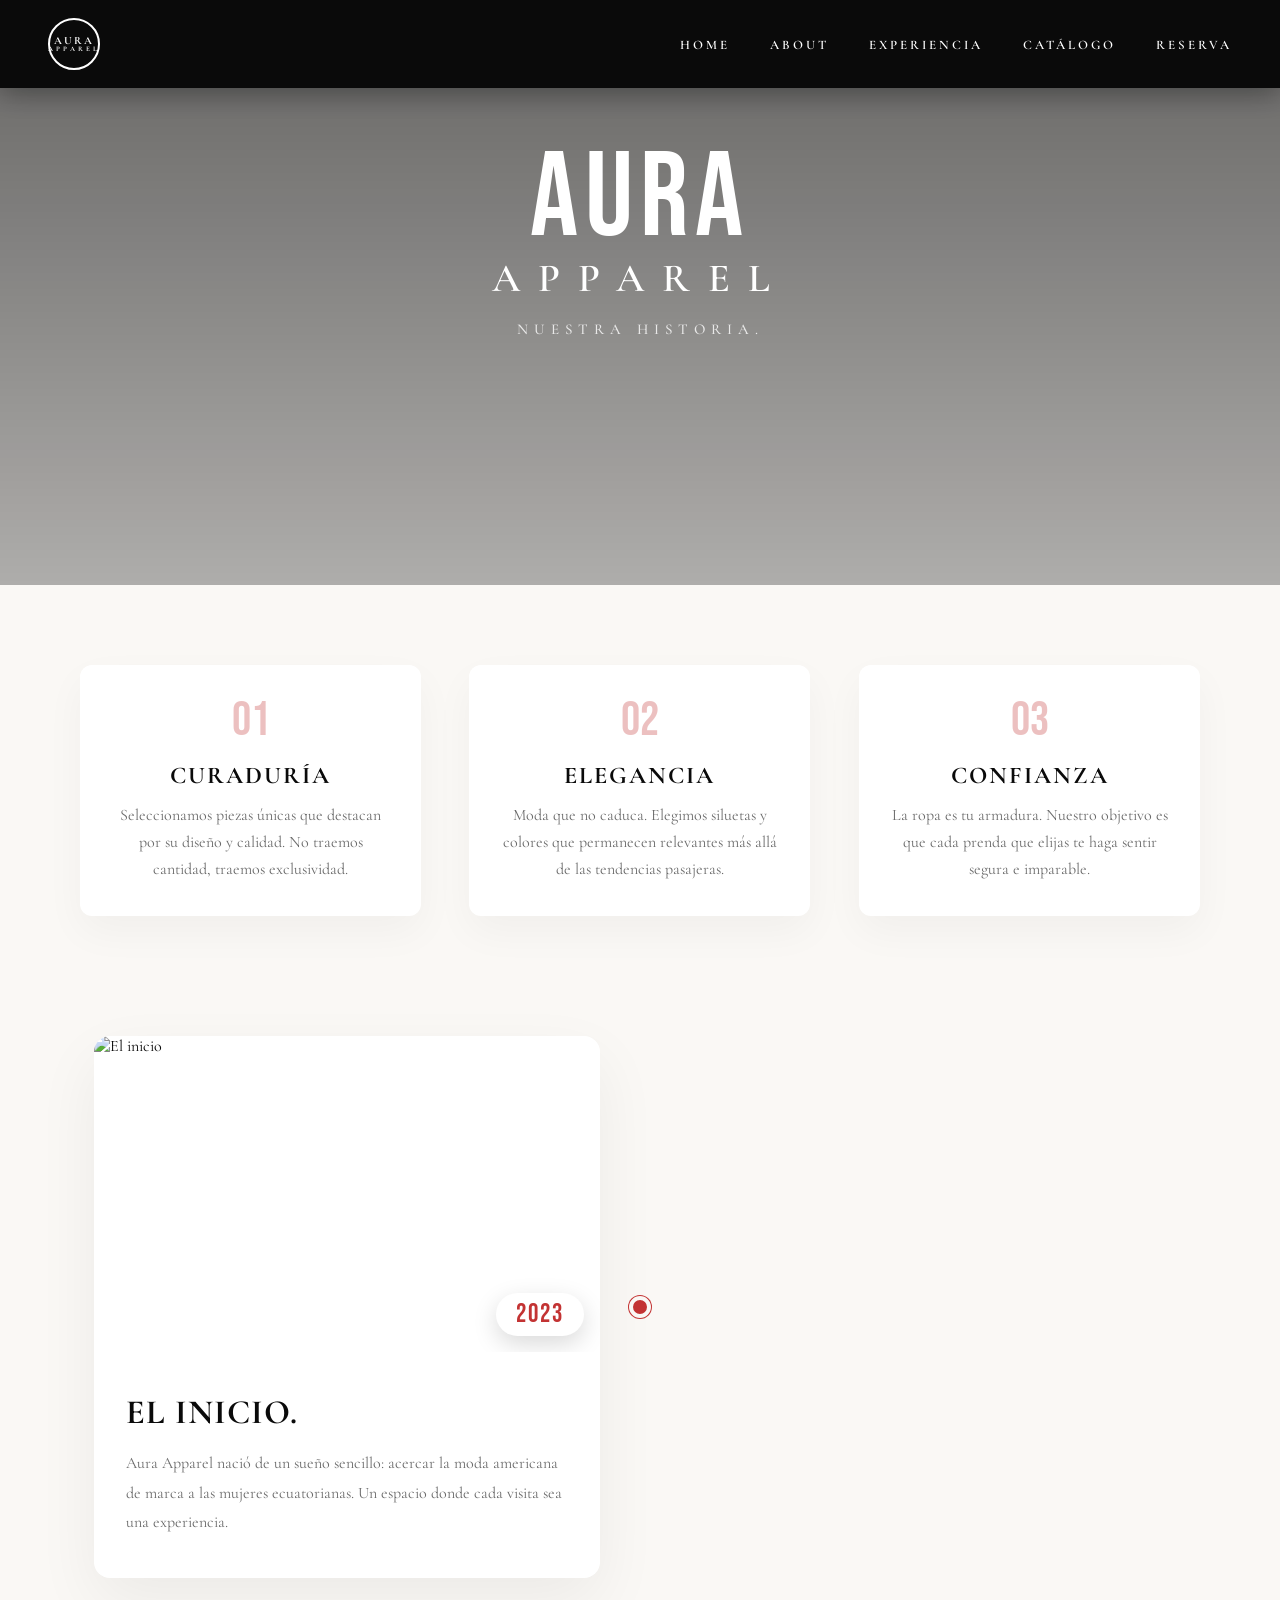
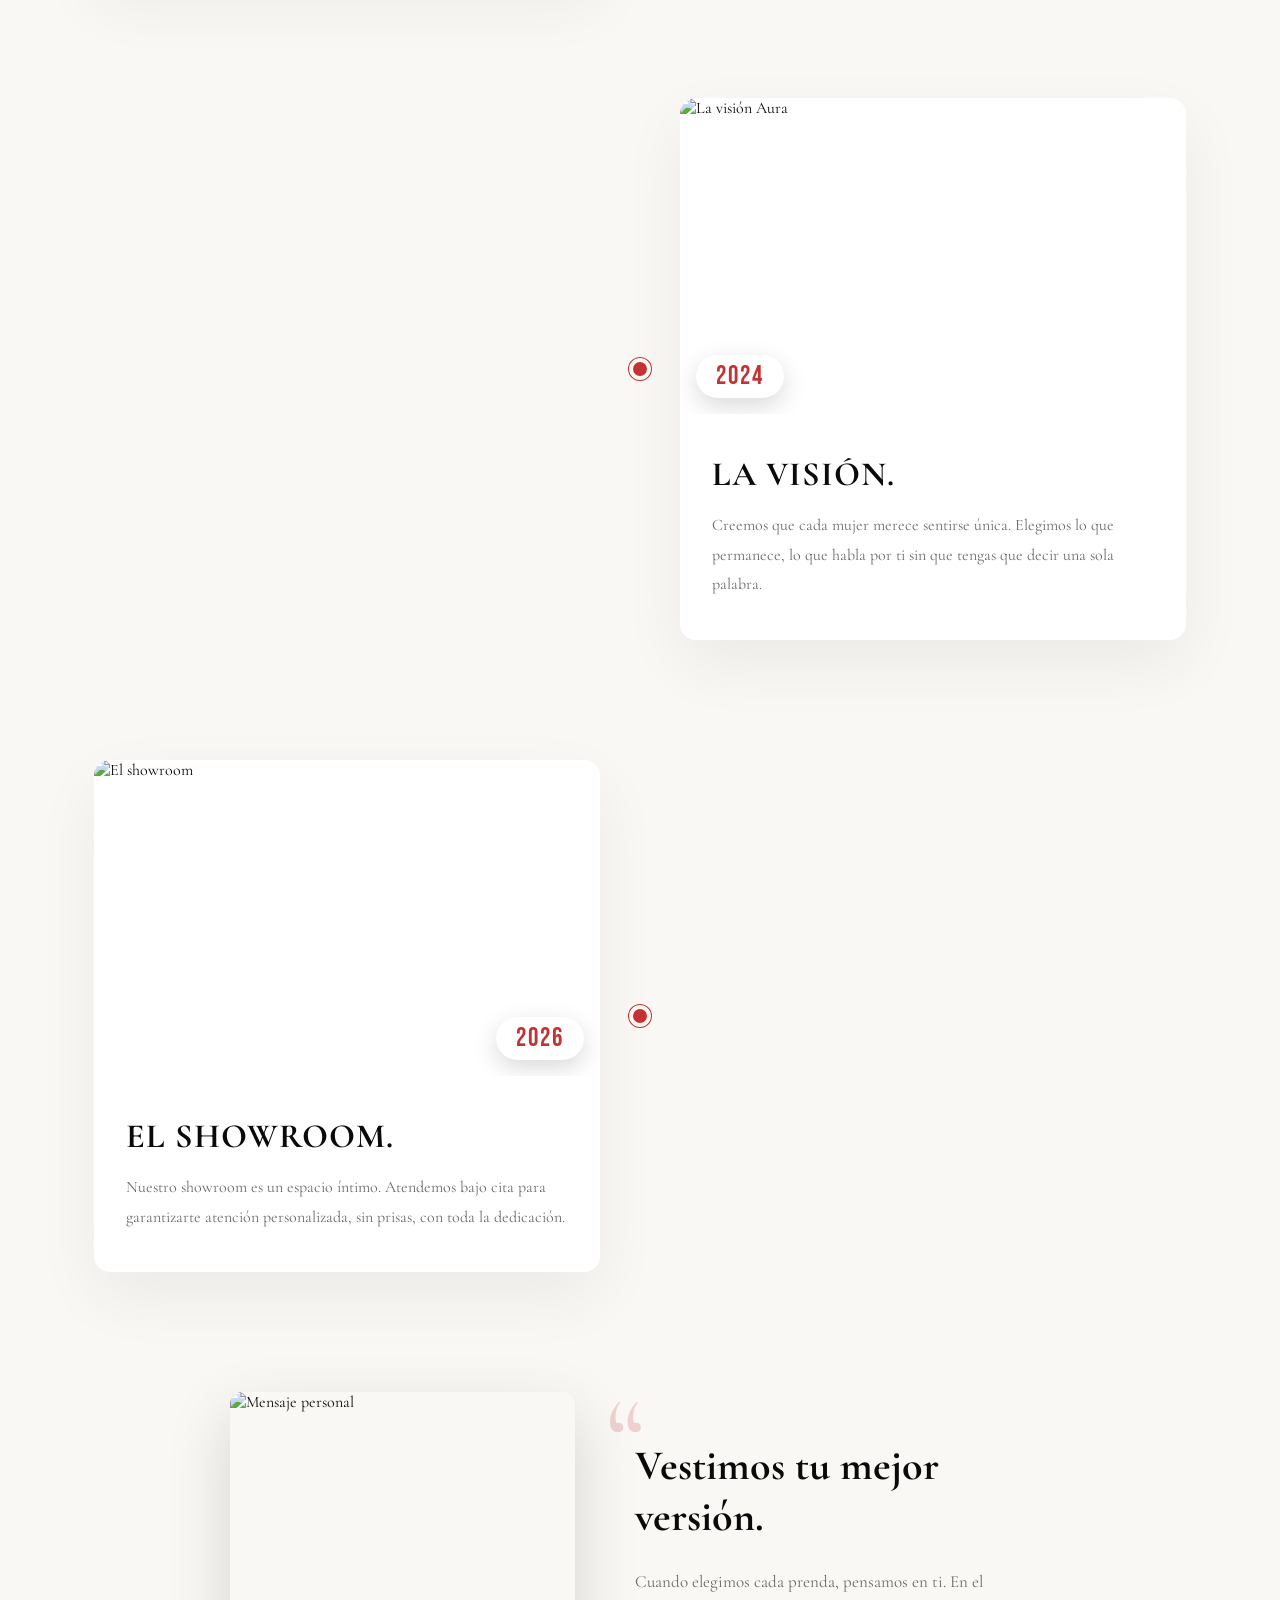
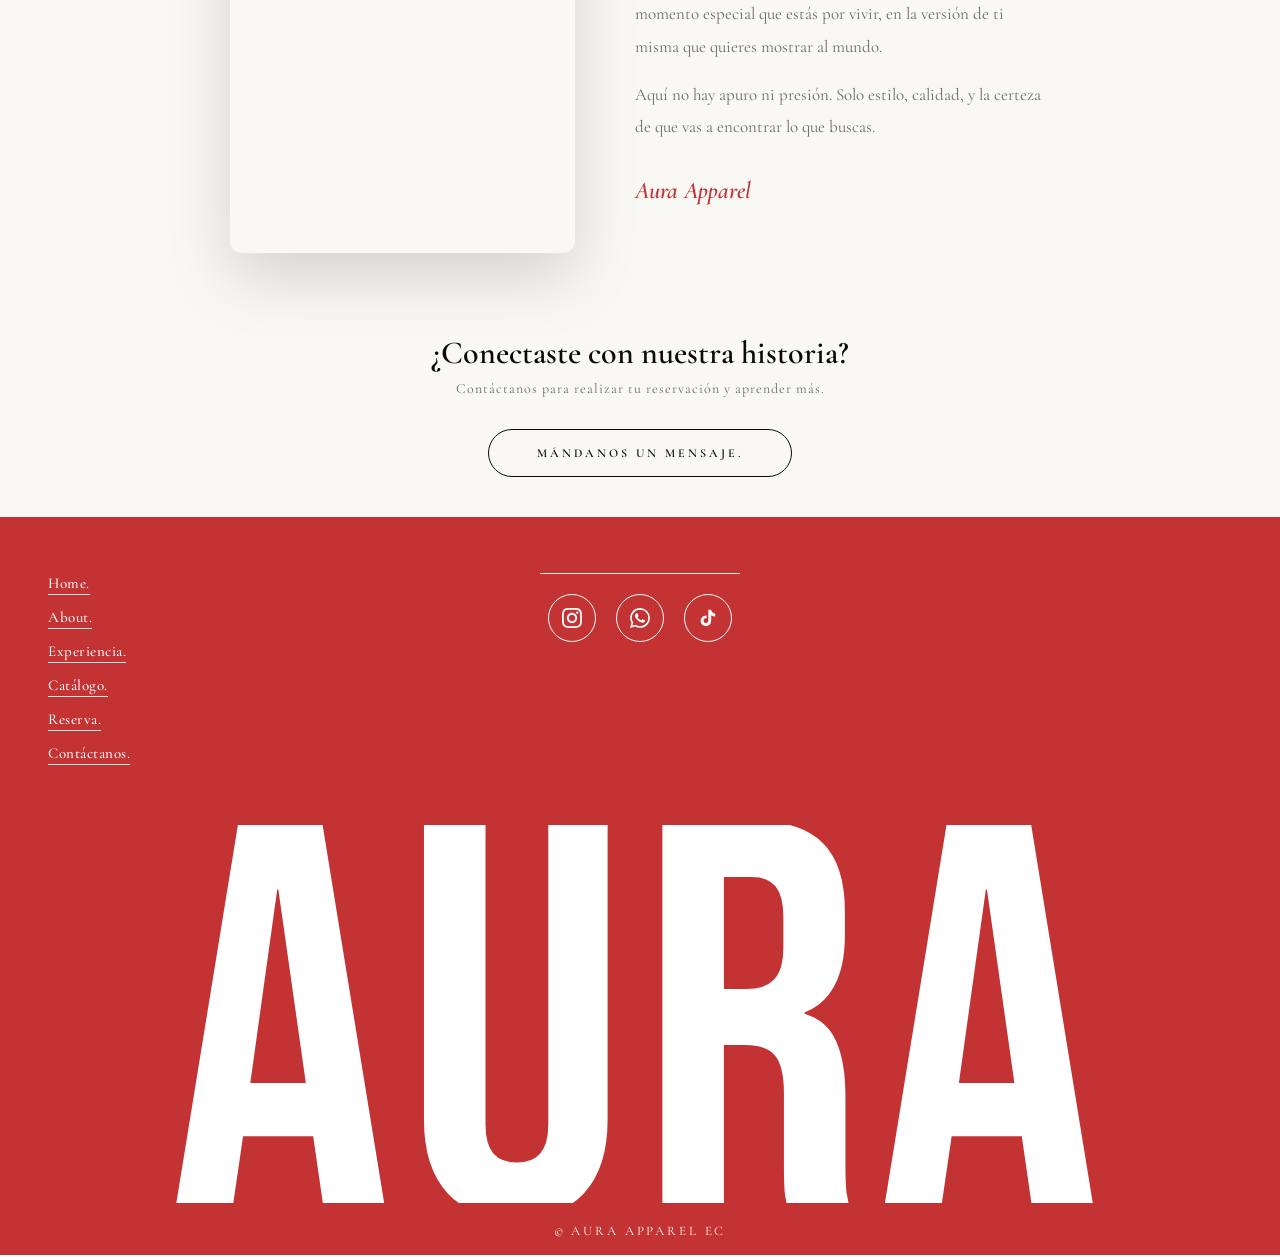
==== commit 389d7cb3: "FINAL" ====
--- a/about.html
+++ b/about.html
@@ -28,7 +28,7 @@
     </nav>
 
     <div class="about-hero">
-      <img src="heather5.jpg" alt="Aura Apparel Historia" class="about-hero-bg" />
+      <img src="Images_Catalogo/historia3.png" alt="Aura Apparel Historia" class="about-hero-bg" />
       <div class="about-hero-overlay"></div>
       <div class="about-header fade-up">
         <h2>AURA<span class="about-apparel">Apparel</span></h2>
@@ -72,7 +72,7 @@
           <div class="tl-content">
             <div class="tl-card">
               <div class="tl-img-frame">
-                <img src="heather.jpg" alt="El inicio" style="object-position: center 30%" />
+                <img src="Images_Catalogo/historia3.png" alt="El inicio" style="object-position: center 30%" />
                 <span class="tl-year">2023</span>
               </div>
               <div class="tl-text">
@@ -93,12 +93,9 @@
           <div class="tl-dot"><div class="tl-dot-inner"></div></div>
           <div class="tl-content">
             <div class="tl-card">
-              <div class="tl-video-frame">
-                <video autoplay muted loop playsinline class="tl-video-bg">
-                  <source src="video-about.mp4" type="video/mp4" />
-                  Tu navegador no soporta videos.
-                </video>
-                <div class="tl-video-overlay"></div>
+              <div class="tl-img-frame">
+                <img src="Images_Catalogo/historia1.png" alt="La visión Aura" style="object-position: center 40%" />
+                <span class="tl-year">2024</span>
               </div>
               <div class="tl-text">
                 <h4>La visión.</h4>
@@ -115,7 +112,7 @@
           <div class="tl-content">
             <div class="tl-card">
               <div class="tl-img-frame">
-                <img src="marlucas.jpg" alt="El showroom" style="object-position: center 25%" />
+                <img src="Images_Catalogo/historia2.png" alt="El showroom" style="object-position: center 25%" />
                 <span class="tl-year">2026</span>
               </div>
               <div class="tl-text">
@@ -133,7 +130,7 @@
       </div>
 
       <div class="personal-msg fade-up" id="personalMsg">
-        <img src="modelo1.jpg" alt="Mensaje personal" />
+        <img src="Images_Catalogo/rafaBombon.png" alt="Mensaje personal" />
         <div class="personal-msg-text">
           <span class="quote-mark">“</span>
           <h3>Vestimos tu mejor versión.</h3>
@@ -161,7 +158,7 @@
           <li><a href="experiencia.html">Experiencia.</a></li>
           <li><a href="catalogo.html">Catálogo.</a></li>
           <li><a href="reserva.html">Reserva.</a></li>
-          <li><a href="#" data-social="whatsapp">Contactanos.</a></li>
+          <li><a href="#" data-social="whatsapp">Contáctanos.</a></li>
         </ul>
 
         <div class="footer-social-column">
@@ -197,6 +194,7 @@
         <p class="footer-big">AURA</p>
       </div>
       <p class="footer-copy">© Aura Apparel EC</p>
+      <div class="footer-edge-line" aria-hidden="true"></div>
     </footer>
 
     <script src="script.js"></script>
--- a/styles.css
+++ b/styles.css
@@ -59,8 +59,13 @@
   cursor: default;
 }
 
-body.showroom-lock {
+body.showroom-lock,
+html.showroom-lock {
   overflow: hidden;
+}
+
+html.showroom-lock {
+  height: 100%;
 }
 
 /* Páginas solo con fondo rojo: sin barra superior */
@@ -86,55 +91,33 @@
     visibility 0.35s ease;
 }
 
-/* Experiencia: sobre el hero rojo (sin scroll) nav transparente */
-body.page-experiencia #navbar:not(.scrolled) {
-  background: transparent;
-  box-shadow: none;
-  backdrop-filter: none;
-}
-
-body.page-experiencia #navbar:not(.exp-nav-visible) {
-  opacity: 0;
-  visibility: hidden;
-  pointer-events: none;
-}
-
-body.page-experiencia #navbar.exp-nav-visible {
-  opacity: 1;
-  visibility: visible;
-  pointer-events: auto;
-}
-
-body.page-experiencia #navbar.nav-text-only:not(.scrolled) {
-  background: transparent !important;
-  box-shadow: none !important;
-  backdrop-filter: none !important;
-}
-
-body.page-experiencia #navbar.nav-text-only:not(.scrolled) .nav-link {
-  color: var(--black);
-}
-
-body.page-experiencia #navbar.nav-text-only:not(.scrolled) .nav-link::after {
-  background: var(--black);
-}
-
-body.page-experiencia #navbar.nav-text-only:not(.scrolled) .nav-logo {
-  border-color: var(--black);
-}
-
-body.page-experiencia #navbar.nav-text-only:not(.scrolled) .nav-logo span {
-  color: var(--black);
-}
-
-/* Showroom a pantalla completa: solo nav + menú encima */
-body.showroom-active #navbar.exp-nav-visible {
-  z-index: 5000;
+/* Showroom modal abierto: nav y tabs por encima del overlay */
+body.showroom-active #navbar {
+  z-index: 4600;
 }
 
 body.showroom-active .exp-tab-bar {
-  position: relative;
-  z-index: 5000;
+  position: fixed;
+  left: 50%;
+  transform: translateX(-50%);
+  bottom: max(24px, calc(env(safe-area-inset-bottom, 0px) + 20px));
+  z-index: 4700;
+  width: min(94vw, 720px);
+  margin: 0;
+  padding: 10px 18px;
+  justify-content: center;
+  align-items: center;
+  gap: 10px 14px;
+  flex-wrap: wrap;
+  background: rgba(255, 255, 255, 0.92);
+  border: 1px solid rgba(0, 0, 0, 0.08);
+  border-radius: 999px;
+  box-shadow: 0 12px 40px rgba(0, 0, 0, 0.12);
+  backdrop-filter: blur(12px);
+}
+
+body.showroom-active .exp-tab-bar .exp-sep {
+  color: rgba(0, 0, 0, 0.2);
 }
 
 /* Páginas internas: navbar transparente; se oscurece solo con scroll (nav.scrolled) */
@@ -251,8 +234,9 @@
   opacity: 0.95;
 }
 
-/* Home: sobre el hero (sin scroll) nav transparente; al hacer scroll aplica nav.scrolled (negro) */
-body#page-home #navbar:not(.scrolled) {
+/* Home + Catálogo: nav transparente sobre hero a pantalla completa */
+body#page-home #navbar:not(.scrolled),
+body#page-catalogo #navbar:not(.scrolled) {
   background: transparent;
   box-shadow: none;
   backdrop-filter: none;
@@ -1679,9 +1663,16 @@
 
 /* ─── EXPERIENCIA ─── */
 #experiencia {
+  position: relative;
+  z-index: 4;
   background: var(--cream);
   padding-top: 0;
   padding-bottom: 80px;
+  scroll-margin-top: 0;
+}
+
+#exp-content {
+  scroll-margin-top: 0;
 }
 
 .exp-hero-spacer {
@@ -1689,13 +1680,163 @@
 }
 
 .exp-interactive {
-  padding: 48px 40px 80px;
+  padding: clamp(24px, 4vw, 36px) clamp(20px, 3vw, 40px) clamp(56px, 8vw, 80px);
   max-width: 1200px;
   margin: 0 auto;
 }
 
-#exp-content {
-  scroll-margin-top: 96px;
+/* CTA showroom: integrada al crema, sin “caja blanca” ni borde rojo arriba */
+.exp-inline-cta {
+  display: flex;
+  flex-wrap: wrap;
+  align-items: center;
+  justify-content: space-between;
+  gap: clamp(18px, 3vw, 32px);
+  margin: 0 0 clamp(16px, 2.5vw, 26px);
+  padding: clamp(16px, 2.4vw, 24px) clamp(18px, 2.8vw, 28px);
+  border-radius: 14px;
+  border: 1px solid rgba(18, 14, 12, 0.1);
+  background: linear-gradient(180deg, rgba(24, 18, 16, 0.06) 0%, rgba(24, 18, 16, 0.025) 100%);
+  box-shadow: none;
+  text-align: left;
+  overflow: visible;
+}
+
+.exp-inline-cta::before {
+  display: none;
+}
+
+.exp-inline-cta-text {
+  position: relative;
+  z-index: 1;
+  flex: 1 1 min(280px, 100%);
+  margin: 0;
+  max-width: 36em;
+  text-align: left;
+  font-family: var(--font-serif);
+  font-size: clamp(15px, 2vw, 19px);
+  font-weight: 500;
+  line-height: 1.55;
+  color: rgba(18, 14, 12, 0.82);
+  letter-spacing: 0.02em;
+}
+
+.btn-exp-solid {
+  position: relative;
+  z-index: 1;
+  flex-shrink: 0;
+  display: inline-flex;
+  align-items: center;
+  justify-content: center;
+  min-width: auto;
+  padding: 15px 32px;
+  border-radius: 999px;
+  font-family: var(--font-serif);
+  font-size: 11px;
+  font-weight: 700;
+  letter-spacing: 0.22em;
+  text-transform: uppercase;
+  text-decoration: none;
+  color: var(--white);
+  background: var(--red);
+  border: 1px solid rgba(0, 0, 0, 0.12);
+  box-shadow: 0 2px 10px rgba(195, 51, 51, 0.22);
+  transition:
+    transform 0.25s var(--ease-out-expo),
+    box-shadow 0.25s ease,
+    background 0.25s ease;
+}
+
+.btn-exp-solid::after {
+  display: none;
+}
+
+.btn-exp-solid:hover {
+  transform: translateY(-2px);
+  box-shadow: 0 8px 22px rgba(195, 51, 51, 0.28);
+  filter: none;
+}
+
+.btn-exp-solid:active {
+  transform: translateY(0);
+}
+
+.btn-exp-solid:focus-visible {
+  outline: 2px solid var(--black);
+  outline-offset: 3px;
+  box-shadow: 0 2px 10px rgba(195, 51, 51, 0.22);
+}
+
+@media (max-width: 720px) {
+  .exp-inline-cta {
+    flex-direction: column;
+    align-items: stretch;
+    text-align: center;
+  }
+
+  .exp-inline-cta-text {
+    text-align: center;
+    max-width: none;
+  }
+
+  .btn-exp-solid {
+    align-self: center;
+    width: 100%;
+    max-width: 300px;
+  }
+}
+
+.exp-final-cta {
+  position: relative;
+  z-index: 2;
+  background: var(--black);
+  color: var(--white);
+  text-align: center;
+  padding: clamp(64px, 12vw, 120px) 24px;
+}
+
+.exp-final-cta-title {
+  font-family: var(--font-display);
+  font-size: clamp(40px, 8vw, 72px);
+  letter-spacing: 0.08em;
+  text-transform: uppercase;
+  margin: 0 0 12px;
+  line-height: 1;
+}
+
+.exp-final-cta-lead {
+  font-family: var(--font-serif);
+  font-size: clamp(15px, 2vw, 18px);
+  color: rgba(255, 255, 255, 0.72);
+  margin: 0 0 28px;
+  max-width: 480px;
+  margin-left: auto;
+  margin-right: auto;
+}
+
+.btn-exp-final {
+  display: inline-block;
+  padding: 18px 48px;
+  border-radius: 999px;
+  font-family: var(--font-serif);
+  font-size: 11px;
+  font-weight: 700;
+  letter-spacing: 0.32em;
+  text-transform: uppercase;
+  text-decoration: none;
+  color: var(--black);
+  background: var(--white);
+  border: 1px solid var(--white);
+  transition:
+    background 0.3s ease,
+    color 0.3s ease,
+    transform 0.3s var(--ease-out-expo);
+}
+
+.btn-exp-final:hover {
+  background: transparent;
+  color: var(--white);
+  transform: translateY(-3px);
 }
 
 .exp-tab-bar {
@@ -1924,17 +2065,17 @@
   line-height: 1.85;
 }
 
-/* Marcas */
+/* Marcas — layout era (panel experiencia) */
 .marcas-showcase {
-  padding: 12px 0 48px;
-  max-width: 1100px;
+  padding: 12px 0 56px;
+  max-width: 1120px;
   margin: 0 auto;
 }
 
-.marcas-intro {
+.marcas-era .marcas-intro {
   text-align: center;
-  margin-bottom: 40px;
-  max-width: 520px;
+  margin-bottom: clamp(32px, 5vw, 48px);
+  max-width: 540px;
   margin-left: auto;
   margin-right: auto;
 }
@@ -1966,78 +2107,194 @@
   color: var(--gray);
 }
 
-.marcas-layout {
+.marcas-era-grid {
   display: grid;
-  grid-template-columns: minmax(260px, 1fr) minmax(280px, 1.15fr);
-  gap: clamp(28px, 5vw, 56px);
+  grid-template-columns: minmax(0, 1.12fr) minmax(280px, 0.52fr);
+  gap: clamp(24px, 4vw, 48px);
   align-items: start;
-}
-
-.marcas-tiles {
+  contain: layout;
+}
+
+.marcas-era-visual {
+  opacity: 0;
+  transition: opacity 0.65s var(--ease-out-expo);
+  z-index: 1;
+}
+
+#expPanelMarcas.is-visible .marcas-era-visual.is-revealed,
+#expPanelMarcas.is-visible .marcas-era-visual[data-reveal].is-revealed {
+  opacity: 1;
+}
+
+.marcas-era-side {
   display: flex;
   flex-direction: column;
-  gap: 10px;
+  align-items: stretch;
+  justify-content: flex-start;
+  gap: 22px;
+  padding: 16px 0 24px;
+  min-height: 0;
+  opacity: 0;
+  transition: opacity 0.6s 0.1s var(--ease-out-expo);
+  z-index: 2;
+}
+
+#expPanelMarcas.is-visible .marcas-era-side.is-revealed,
+#expPanelMarcas.is-visible .marcas-era-side[data-reveal].is-revealed {
+  opacity: 1;
+}
+
+.marcas-era-side-label {
+  font-family: var(--font-serif);
+  font-size: 10px;
+  font-weight: 700;
+  letter-spacing: 0.32em;
+  text-transform: uppercase;
+  color: rgba(0, 0, 0, 0.38);
+  margin: 0 0 10px;
+  flex-shrink: 0;
+}
+
+.marcas-era-deck {
+  font-family: var(--font-serif);
+  font-size: 14px;
+  line-height: 1.65;
+  color: rgba(0, 0, 0, 0.48);
+  margin: 0 0 22px;
+  max-width: 36ch;
+  flex-shrink: 0;
+}
+
+.marcas-rail {
+  display: flex;
+  flex-direction: column;
+  gap: 16px;
+  flex: 0 1 auto;
+  min-height: 0;
+  padding-top: 4px;
 }
 
 .marca-tile {
   font-family: var(--font-serif);
-  font-size: clamp(22px, 3.2vw, 34px);
+  font-size: clamp(16px, 1.45vw, 19px);
   font-weight: 600;
   text-align: left;
-  padding: 18px 22px;
-  border: 1px solid var(--gray-light);
-  border-radius: 2px;
-  background: rgba(255, 255, 255, 0.6);
+  padding: 20px 24px 20px 28px;
+  min-height: 58px;
+  border-radius: 999px;
+  border: 1px solid rgba(0, 0, 0, 0.1);
+  background: linear-gradient(180deg, #fff 0%, #faf8f5 100%);
   color: var(--black);
   cursor: pointer;
+  letter-spacing: 0.06em;
+  position: relative;
+  overflow: hidden;
+  flex-shrink: 0;
   transition:
     border-color 0.35s var(--ease-out-expo),
     background 0.35s,
-    transform 0.35s var(--ease-out-expo),
-    box-shadow 0.35s;
+    box-shadow 0.4s var(--ease-out-expo);
+}
+
+.marca-tile::before {
+  content: '';
+  position: absolute;
+  left: 0;
+  top: 0;
+  bottom: 0;
+  width: 3px;
+  background: var(--red);
+  transform: scaleY(0);
+  transform-origin: center top;
+  transition: transform 0.45s var(--ease-out-expo);
 }
 
 .marca-tile:hover {
-  border-color: rgba(195, 51, 51, 0.45);
-  transform: translateX(6px);
-  box-shadow: -4px 0 0 var(--red);
+  border-color: rgba(195, 51, 51, 0.4);
+  box-shadow:
+    0 12px 32px rgba(0, 0, 0, 0.07),
+    0 0 0 1px rgba(195, 51, 51, 0.12);
 }
 
 .marca-tile.is-active {
-  border-color: var(--red);
-  background: var(--white);
-  box-shadow: -5px 0 0 var(--red);
-  transform: translateX(4px);
+  border-color: rgba(195, 51, 51, 0.65);
+  background: linear-gradient(180deg, #fff 0%, #fff5f5 100%);
+  box-shadow:
+    0 16px 40px rgba(195, 51, 51, 0.16),
+    0 0 0 1px rgba(195, 51, 51, 0.2);
+}
+
+.marca-tile.is-active::before {
+  transform: scaleY(1);
 }
 
 .marca-tile-muted {
-  font-size: clamp(15px, 2vw, 18px);
+  font-size: clamp(13px, 2.6vw, 15px);
   font-weight: 500;
   color: var(--gray);
-  letter-spacing: 0.02em;
-}
-
-.marcas-visual-wrap {
-  position: relative;
+  letter-spacing: 0.03em;
+  min-height: 50px;
+}
+
+.marcas-era-footnote {
+  font-family: var(--font-serif);
+  font-size: 13px;
+  line-height: 1.6;
+  color: rgba(0, 0, 0, 0.42);
+  margin: 10px 0 0;
+  padding-top: 16px;
+  border-top: 1px solid rgba(0, 0, 0, 0.08);
+  flex-shrink: 0;
 }
 
 .marcas-frame {
   position: relative;
-  border-radius: 4px;
+  border-radius: 16px;
   overflow: hidden;
-  box-shadow: 0 24px 64px rgba(0, 0, 0, 0.12);
-  background: var(--black);
+  box-shadow:
+    0 28px 70px rgba(0, 0, 0, 0.14),
+    0 0 0 1px rgba(255, 255, 255, 0.06) inset;
+  background: #0a0a0a;
+}
+
+.marcas-era-frame {
+  animation: marcasFrameAmbient 14s ease-in-out infinite alternate;
+}
+
+@keyframes marcasFrameAmbient {
+  0% {
+    box-shadow:
+      0 28px 70px rgba(0, 0, 0, 0.14),
+      0 0 0 1px rgba(255, 255, 255, 0.06) inset;
+  }
+  100% {
+    box-shadow:
+      0 32px 80px rgba(195, 51, 51, 0.08),
+      0 0 0 1px rgba(255, 255, 255, 0.1) inset;
+  }
+}
+
+.marcas-era-corner {
+  position: absolute;
+  top: 16px;
+  right: 16px;
+  width: 48px;
+  height: 48px;
+  border-right: 1px solid rgba(255, 255, 255, 0.35);
+  border-top: 1px solid rgba(255, 255, 255, 0.35);
+  pointer-events: none;
+  opacity: 0.7;
 }
 
 .marcas-hero-img {
   width: 100%;
-  height: min(480px, 58vh);
+  height: min(440px, 52vh);
   object-fit: cover;
   object-position: 30% 15%;
   display: block;
   transition:
     object-position 0.9s var(--ease-out-expo),
-    transform 6s ease-out;
+    transform 8s ease-out;
 }
 
 .marcas-frame.is-pulse .marcas-hero-img {
@@ -2062,15 +2319,19 @@
   right: 0;
   bottom: 0;
   padding: 28px 24px 22px;
-  background: linear-gradient(180deg, transparent, rgba(0, 0, 0, 0.75));
+  background: linear-gradient(180deg, transparent, rgba(0, 0, 0, 0.78));
   display: flex;
   flex-direction: column;
-  gap: 4px;
+  gap: 6px;
+}
+
+.marcas-era-caption {
+  transition: opacity 0.35s ease;
 }
 
 .marcas-caption-name {
   font-family: var(--font-display);
-  font-size: clamp(28px, 5vw, 42px);
+  font-size: clamp(26px, 4.2vw, 38px);
   letter-spacing: 0.08em;
   color: var(--white);
   line-height: 1;
@@ -2080,196 +2341,352 @@
   font-family: var(--font-serif);
   font-size: 14px;
   font-style: italic;
-  color: rgba(255, 255, 255, 0.85);
+  color: rgba(255, 255, 255, 0.88);
   letter-spacing: 0.06em;
 }
 
-/* Showroom fullscreen */
-.showroom-fullscreen {
-  display: none;
+/* Showroom — modal atelier (centrado fijo en el viewport, independiente del scroll) */
+.showroom-atelier {
   position: fixed;
   inset: 0;
-  z-index: 400;
+  /* Por debajo de #experiencia cuando está cerrado, para no bloquear clics en las pestañas (p. ej. Safari). */
+  z-index: 1;
+  width: 100%;
+  min-height: 100vh;
+  min-height: 100dvh;
+  box-sizing: border-box;
+  display: grid;
+  place-items: center;
+  padding: clamp(10px, 2.5dvh, 28px) clamp(10px, 2vw, 24px);
+  pointer-events: none;
+  opacity: 0;
+  visibility: hidden;
+  transition:
+    opacity 0.4s var(--ease-out-expo),
+    visibility 0.4s;
+}
+
+.showroom-atelier.is-active {
+  z-index: 4800;
+  pointer-events: auto;
+  opacity: 1;
+  visibility: visible;
+}
+
+.showroom-atelier-backdrop {
+  position: absolute;
+  inset: 0;
+  margin: 0;
+  padding: 0;
+  border: none;
+  background: rgba(18, 12, 12, 0.52);
+  backdrop-filter: blur(10px);
+  cursor: pointer;
+  z-index: 0;
+}
+
+.showroom-atelier-dialog {
+  position: relative;
+  z-index: 1;
+  box-sizing: border-box;
+  width: min(1400px, calc(var(--showroom-vw, 100vw) - 28px));
+  height: min(920px, calc(var(--showroom-vh, 100dvh) * 0.88));
+  max-height: min(960px, calc(var(--showroom-vh, 100dvh) * 0.94));
+  flex-shrink: 0;
+  margin: 0;
+  display: flex;
+  flex-direction: column;
+  background: linear-gradient(155deg, #fdfbf7 0%, #fff 42%, #f6eee6 100%);
+  border-radius: 20px;
+  overflow: hidden;
+  box-shadow:
+    0 40px 100px rgba(0, 0, 0, 0.28),
+    0 0 0 1px rgba(255, 255, 255, 0.65) inset;
+  transform: scale(0.97);
+  transition: transform 0.5s var(--ease-out-expo);
+}
+
+.showroom-atelier.is-active .showroom-atelier-dialog {
+  transform: scale(1);
+}
+
+.showroom-atelier-x {
+  position: absolute;
+  top: 14px;
+  right: 14px;
+  z-index: 5;
+  font-family: var(--font-serif);
+  font-size: 10px;
+  font-weight: 700;
+  letter-spacing: 0.22em;
+  text-transform: uppercase;
+  color: var(--black);
+  background: rgba(255, 255, 255, 0.85);
+  border: 1px solid rgba(0, 0, 0, 0.1);
+  padding: 10px 16px;
+  border-radius: 999px;
+  cursor: pointer;
+  transition:
+    background 0.25s,
+    color 0.25s,
+    transform 0.25s var(--ease-out-expo);
+}
+
+.showroom-atelier-x:hover {
   background: var(--black);
-  pointer-events: none;
-}
-
+  color: var(--white);
+  transform: scale(1.03);
+}
+
+.showroom-atelier-grid {
+  display: grid;
+  grid-template-columns: minmax(0, 1.22fr) minmax(260px, 0.4fr);
+  flex: 1;
+  min-height: 0;
+  align-items: stretch;
+}
+
+.showroom-atelier-viewport {
+  position: relative;
+  background: #0c0c0c;
+  min-height: 0;
+  align-self: stretch;
+}
+
+.showroom-atelier-slides,
 .showroom-stage {
   position: absolute;
   inset: 0;
-  display: grid;
-  place-items: center;
-  padding: clamp(92px, 12vh, 140px) clamp(16px, 4vw, 48px) clamp(92px, 12vh, 140px);
-  pointer-events: none;
-}
-
-.showroom-fullscreen.is-active {
   display: block;
-  pointer-events: auto;
-}
-
-.showroom-fullscreen .showroom-slide {
+  padding: 0;
+  border-radius: 0;
+}
+
+.showroom-atelier .showroom-slide {
   position: absolute;
-  width: min(920px, 90vw);
-  height: min(640px, 72vh);
-  border-radius: 12px;
-  border: 1px solid rgba(255, 255, 255, 0.14);
-  box-shadow: 0 32px 110px rgba(0, 0, 0, 0.65);
-  object-fit: contain;
+  inset: 0;
+  width: 100%;
+  height: 100%;
+  object-fit: cover;
+  object-position: center;
+  opacity: 0;
+  transition: opacity 0.85s var(--ease-in-out-soft);
+  z-index: 1;
+}
+
+.showroom-atelier .showroom-slide.is-on {
+  opacity: 1;
+  z-index: 2;
+}
+
+.showroom-atelier-arrow {
+  position: absolute;
+  bottom: 14px;
+  z-index: 4;
+  width: 44px;
+  height: 44px;
+  border-radius: 50%;
+  border: 1px solid rgba(255, 255, 255, 0.35);
   background: rgba(0, 0, 0, 0.35);
-  opacity: 0;
-  transition: opacity 1s var(--ease-in-out-soft);
-  z-index: 10;
-}
-
-.showroom-fullscreen .showroom-slide.is-on {
-  opacity: 1;
-  z-index: 11;
-}
-
-.showroom-fs-nav {
-  position: absolute;
-  top: 50%;
-  transform: translateY(-50%);
-  z-index: 30;
-  width: 56px;
-  height: 120px;
-  border: none;
-  background: transparent;
-  color: rgba(255, 255, 255, 0.85);
-  font-size: clamp(36px, 6vw, 56px);
-  font-weight: 200;
+  color: rgba(255, 255, 255, 0.92);
+  font-size: 22px;
+  font-weight: 300;
   line-height: 1;
   cursor: pointer;
-  padding: 0 12px;
-  transition:
-    color 0.35s,
-    transform 0.35s var(--ease-out-expo);
-  pointer-events: auto;
-}
-
-.showroom-fs-nav:hover {
-  color: var(--white);
-  transform: translateY(-50%) scale(1.08);
-}
-
-.showroom-fs-nav.prev {
-  left: clamp(8px, 3vw, 32px);
-}
-.showroom-fs-nav.next {
-  right: clamp(8px, 3vw, 32px);
-}
-
-.showroom-fs-close {
-  position: absolute;
-  top: clamp(72px, 12vh, 120px);
-  right: clamp(16px, 4vw, 40px);
-  z-index: 35;
-  font-family: var(--font-serif);
-  font-size: 11px;
-  font-weight: 700;
-  letter-spacing: 0.28em;
-  text-transform: uppercase;
-  color: var(--white);
-  background: rgba(0, 0, 0, 0.45);
-  border: 1px solid rgba(255, 255, 255, 0.35);
-  padding: 14px 22px;
-  border-radius: 999px;
-  cursor: pointer;
+  display: flex;
+  align-items: center;
+  justify-content: center;
   transition:
     background 0.3s,
-    border-color 0.3s,
-    color 0.3s;
-}
-
-.showroom-fs-close:hover {
-  background: var(--white);
+    transform 0.3s var(--ease-out-expo),
+    border-color 0.3s;
+}
+
+.showroom-atelier-arrow:hover {
+  background: rgba(255, 255, 255, 0.18);
+  transform: scale(1.06);
+}
+
+.showroom-atelier-arrow--prev {
+  left: 14px;
+}
+
+.showroom-atelier-arrow--next {
+  right: 14px;
+}
+
+.showroom-atelier-aside {
+  padding: clamp(22px, 3vw, 32px) clamp(18px, 2.5vw, 26px) 24px;
+  display: flex;
+  flex-direction: column;
+  gap: 12px;
+  justify-content: center;
+}
+
+.showroom-atelier-kicker {
+  font-family: var(--font-serif);
+  font-size: 10px;
+  font-weight: 700;
+  letter-spacing: 0.3em;
+  text-transform: uppercase;
+  color: var(--red);
+  margin: 0;
+}
+
+.showroom-atelier-title {
+  font-family: var(--font-serif);
+  font-size: clamp(24px, 2.8vw, 36px);
+  font-weight: 700;
+  letter-spacing: 0.06em;
   color: var(--black);
-  border-color: var(--white);
-}
-
-.showroom-fs-hint {
-  position: absolute;
-  top: clamp(72px, 12vh, 120px);
-  left: 50%;
-  transform: translateX(-50%);
-  z-index: 35;
+  margin: 0;
+  line-height: 1.15;
+}
+
+.showroom-atelier-line {
+  font-family: var(--font-serif);
+  font-size: 13px;
+  font-weight: 500;
+  letter-spacing: 0.12em;
+  text-transform: uppercase;
+  color: rgba(0, 0, 0, 0.55);
+  line-height: 1.55;
+  margin: 0;
+  transition: opacity 0.4s var(--ease-out-expo);
+}
+
+.showroom-atelier-line.is-changing {
+  opacity: 0;
+}
+
+.showroom-atelier-tease {
+  font-family: var(--font-serif);
+  font-size: 15px;
+  line-height: 1.65;
+  color: rgba(0, 0, 0, 0.5);
+  margin: 0;
+}
+
+.showroom-atelier-cta {
+  display: inline-flex;
+  align-self: flex-start;
+  margin-top: 4px;
   font-family: var(--font-serif);
   font-size: 12px;
-  color: rgba(255, 255, 255, 0.65);
-  letter-spacing: 0.06em;
-  pointer-events: none;
-  text-align: center;
-  max-width: 90vw;
-}
-
-.showroom-fs-hint kbd {
+  font-weight: 700;
+  letter-spacing: 0.18em;
+  text-transform: uppercase;
+  text-decoration: none;
+  color: var(--white);
+  background: var(--red);
+  border: 1px solid var(--red);
+  padding: 12px 22px;
+  border-radius: 999px;
+  transition:
+    background 0.3s,
+    color 0.3s,
+    transform 0.3s var(--ease-out-expo);
+}
+
+.showroom-atelier-cta:hover {
+  background: var(--black);
+  border-color: var(--black);
+  color: var(--white);
+  transform: translateY(-2px);
+}
+
+.showroom-atelier-dots {
+  display: flex;
+  gap: 8px;
+  margin-top: 6px;
+}
+
+.showroom-dot {
+  width: 7px;
+  height: 7px;
+  border-radius: 50%;
+  background: rgba(0, 0, 0, 0.15);
+  transition:
+    transform 0.35s var(--ease-out-expo),
+    background 0.35s;
+}
+
+.showroom-dot.is-on {
+  background: var(--red);
+  transform: scale(1.25);
+}
+
+.showroom-atelier-hint {
+  font-family: var(--font-serif);
+  font-size: 11px;
+  color: rgba(0, 0, 0, 0.38);
+  letter-spacing: 0.04em;
+  margin: 8px 0 0;
+}
+
+.showroom-atelier-hint kbd {
   font-family: inherit;
-  font-size: 11px;
+  font-size: 10px;
   padding: 2px 6px;
-  border: 1px solid rgba(255, 255, 255, 0.35);
+  border: 1px solid rgba(0, 0, 0, 0.12);
   border-radius: 4px;
-  background: rgba(0, 0, 0, 0.25);
+  background: rgba(0, 0, 0, 0.04);
+}
+
+@media (max-width: 820px) {
+  .showroom-atelier-dialog {
+    width: min(100%, calc(var(--showroom-vw, 100vw) - 20px));
+    height: auto;
+    max-height: min(900px, calc(var(--showroom-vh, 100dvh) * 0.9));
+    min-height: min(680px, calc(var(--showroom-vh, 100dvh) * 0.72));
+    border-radius: 16px;
+  }
+
+  .showroom-atelier-grid {
+    grid-template-columns: 1fr;
+    flex: 1;
+    min-height: 0;
+  }
+
+  .showroom-atelier-viewport {
+    aspect-ratio: 4 / 3;
+    min-height: 220px;
+    flex: 0 0 auto;
+  }
+
+  .showroom-atelier-aside {
+    padding-bottom: 28px;
+    flex: 1 1 auto;
+  }
 }
 
 @media (max-width: 640px) {
-  .showroom-fs-hint {
-    display: none;
-  }
-  .showroom-fs-close {
-    top: auto;
-    bottom: 32px;
-    left: 50%;
-    right: auto;
-    transform: translateX(-50%);
-  }
-  .showroom-fs-close:hover {
-    transform: translateX(-50%);
-  }
-}
-
-.showroom-fullscreen .showroom-caption {
-  display: flex;
-  flex-direction: column;
-  align-items: center;
-  justify-content: flex-end;
-  position: absolute;
-  inset: 0;
-  z-index: 20;
-  pointer-events: none;
-  text-align: center;
-  padding: 32px clamp(20px, 5vw, 56px) max(48px, 8vh);
-  background: linear-gradient(180deg, rgba(0, 0, 0, 0.05) 0%, rgba(0, 0, 0, 0.2) 45%, rgba(0, 0, 0, 0.75) 100%);
-}
-
-.showroom-fullscreen .showroom-caption h2 {
-  font-family: var(--font-serif);
-  font-size: clamp(42px, 8vw, 88px);
-  font-weight: 700;
-  color: var(--red);
-  letter-spacing: 0.14em;
-  text-transform: uppercase;
-  line-height: 0.95;
-  text-shadow: 0 4px 32px rgba(0, 0, 0, 0.85);
-  margin-bottom: 12px;
-}
-
-.showroom-fullscreen .showroom-caption .showroom-caption-line {
-  font-family: var(--font-serif);
-  font-size: clamp(14px, 2vw, 18px);
-  font-weight: 500;
-  font-style: normal;
-  color: rgba(255, 255, 255, 0.95);
-  letter-spacing: 0.14em;
-  text-transform: uppercase;
-  max-width: 520px;
-  line-height: 1.5;
-  text-shadow: 0 2px 16px rgba(0, 0, 0, 0.6);
-  transition: opacity 0.45s var(--ease-out-expo);
-}
-
-.showroom-fullscreen .showroom-caption .showroom-caption-line.is-changing {
-  opacity: 0;
+  .showroom-atelier-x {
+    top: 10px;
+    right: 10px;
+    padding: 8px 12px;
+  }
+}
+
+@media (prefers-reduced-motion: reduce) {
+  .showroom-atelier,
+  .showroom-atelier-dialog,
+  .showroom-atelier .showroom-slide {
+    transition: none;
+  }
+
+  .showroom-atelier.is-active .showroom-atelier-dialog {
+    transform: none;
+  }
+
+  .marcas-era-frame {
+    animation: none;
+  }
+
+  .marcas-era-visual,
+  .marcas-era-side {
+    transition: none !important;
+  }
 }
 
 /* ─── RESERVA ─── */
@@ -2714,7 +3131,7 @@
 footer.site-footer {
   background: #c33333;
   padding: 56px 48px 0;
-  overflow: hidden;
+  overflow: visible;
   position: relative;
 }
 
@@ -2815,6 +3232,7 @@
   display: flex;
   align-items: center;
   justify-content: center;
+  margin-bottom: 0;
 }
 
 .footer-big {
@@ -2835,12 +3253,22 @@
 
 .footer-copy {
   text-align: center;
-  padding: 8px 16px 36px;
+  margin: 0;
+  padding: 20px 16px 16px;
   font-family: var(--font-serif);
   font-size: 13px;
-  letter-spacing: 2px;
+  letter-spacing: 0.22em;
+  text-transform: uppercase;
   color: var(--white);
-  opacity: 0.95;
+}
+
+.footer-edge-line {
+  width: 100vw;
+  margin-left: calc(50% - 50vw);
+  height: 2px;
+  background: var(--white);
+  margin-top: 0;
+  margin-bottom: 0;
 }
 
 /* ANIMATIONS */
@@ -2867,6 +3295,10 @@
 body.page-inner #catalogo {
   padding-top: 120px;
 }
+
+body#page-catalogo.page-inner #catalogo {
+  padding-top: 0;
+}
 body.page-inner #reserva {
   padding-top: 0;
   min-height: 100vh;
@@ -2905,7 +3337,7 @@
     padding: 60px 40px;
   }
   .manifiesto-grid,
-  .marcas-layout {
+  .marcas-era-grid {
     grid-template-columns: 1fr;
   }
   .cat-filters {
@@ -3712,82 +4144,360 @@
 .marcas-hero-img.is-switching {
   animation: imageSwitch 0.4s var(--ease-out-expo);
 }
-/* --- SECCIÓN VIDEO HERO --- */
-.video-hero {
+/* --- Home: hero baja al scroll + tarjeta editorial vídeo (layout + hover) --- */
+#landing .hero-grid,
+#landing .hero-title,
+#landing .scroll-hint {
+  transition:
+    transform 0.9s var(--ease-out-expo),
+    opacity 0.65s ease;
+}
+
+#landing.landing--descend .hero-grid {
+  transform: translateY(6vh);
+}
+
+#landing.landing--descend .hero-title {
+  transform: translate(-50%, calc(-50% + 5vh));
+  opacity: 0.88;
+}
+
+#landing.landing--descend .scroll-hint {
+  opacity: 0.35;
+  transform: translateX(-50%) translateY(8px);
+}
+
+.aura-editorial-section {
   position: relative;
-  height: 100vh; /* Ocupa toda la pantalla */
+  min-height: min(100vh, 960px);
+  min-height: min(100dvh, 960px);
   width: 100%;
-  overflow: hidden;
+  background: var(--red);
+  padding: clamp(64px, 11vh, 120px) clamp(20px, 4vw, 48px) clamp(80px, 12vh, 140px);
   display: flex;
   align-items: center;
   justify-content: center;
-  background: var(--black); /* Fondo de seguridad mientras carga el video */
-}
-
-.video-container {
+  overflow: hidden;
+}
+
+.aura-editorial-layout {
+  display: grid;
+  grid-template-columns: minmax(0, 1fr) min(1080px, 78vw) minmax(0, 1fr);
+  gap: clamp(24px, 4vw, 56px);
+  align-items: stretch;
+  width: 100%;
+  max-width: 1520px;
+  margin: 0 auto;
+}
+
+.aura-editorial-rail {
+  display: flex;
+  flex-direction: column;
+  justify-content: space-between;
+  gap: clamp(32px, 6vh, 80px);
+  padding: clamp(8px, 1.5vh, 20px) 0;
+  min-height: 0;
+}
+
+.aura-editorial-rail--left {
+  align-items: flex-start;
+  text-align: left;
+  padding-right: clamp(0px, 1vw, 12px);
+}
+
+.aura-editorial-rail--right {
+  align-items: flex-end;
+  text-align: right;
+  padding-left: clamp(0px, 1vw, 12px);
+}
+
+.aura-quote {
+  margin: 0;
+  font-family: var(--font-serif);
+  font-size: clamp(13px, 1.25vw, 18px);
+  font-weight: 400;
+  font-style: italic;
+  color: rgba(255, 255, 255, 0.42);
+  letter-spacing: 0.03em;
+  line-height: 1.55;
+  max-width: 26ch;
+  transition:
+    opacity 0.9s var(--ease-out-expo),
+    transform 0.9s var(--ease-out-expo),
+    color 0.55s var(--ease-out-expo),
+    letter-spacing 0.55s var(--ease-out-expo);
+}
+
+.aura-quote--end {
+  color: rgba(255, 255, 255, 0.36);
+}
+
+.aura-editorial-layout:has(.aura-editorial-frame:hover) .aura-quote,
+.aura-editorial-layout:has(.aura-editorial-frame:focus-visible) .aura-quote {
+  color: rgba(255, 255, 255, 0.72);
+  letter-spacing: 0.06em;
+}
+
+.aura-editorial-layout:has(.aura-editorial-frame:hover) .aura-quote--end,
+.aura-editorial-layout:has(.aura-editorial-frame:focus-visible) .aura-quote--end {
+  color: rgba(255, 255, 255, 0.58);
+}
+
+.aura-editorial-card {
+  position: relative;
+  z-index: 2;
+  width: 100%;
+  max-width: 100%;
+}
+
+.aura-editorial-frame {
+  position: relative;
+  width: 100%;
+  aspect-ratio: 16 / 9;
+  border: 2px solid rgba(255, 255, 255, 0.88);
+  box-shadow:
+    0 28px 80px rgba(0, 0, 0, 0.26),
+    0 0 0 1px rgba(255, 255, 255, 0.06) inset;
+  border-radius: 4px;
+  overflow: hidden;
+  background: var(--black);
+  cursor: pointer;
+  outline: none;
+  transition:
+    transform 0.55s var(--ease-out-expo),
+    border-color 0.45s ease,
+    box-shadow 0.55s var(--ease-out-expo);
+}
+
+.aura-editorial-frame:hover,
+.aura-editorial-frame:focus-visible {
+  transform: scale(1.018);
+  border-color: rgba(255, 255, 255, 1);
+  box-shadow:
+    0 36px 100px rgba(0, 0, 0, 0.35),
+    0 0 0 2px rgba(255, 255, 255, 0.35),
+    0 0 48px rgba(255, 255, 255, 0.12);
+}
+
+.aura-editorial-frame::after {
+  content: '';
   position: absolute;
-  top: 0;
-  left: 0;
+  inset: 0;
+  z-index: 4;
+  border: 2px solid transparent;
+  border-radius: 2px;
+  pointer-events: none;
+  transition: border-color 0.45s ease;
+}
+
+.aura-editorial-frame:hover::after,
+.aura-editorial-frame:focus-visible::after {
+  border-color: rgba(255, 255, 255, 0.55);
+}
+
+.aura-editorial-video {
+  position: absolute;
+  inset: 0;
   width: 100%;
   height: 100%;
-  z-index: 1;
-}
-
-.hero-video-bg {
-  width: 100%;
-  height: 100%;
-  object-fit: cover; /* Clave: el video llena el espacio sin estirarse */
-}
-
-.video-overlay {
+  object-fit: cover;
+  object-position: center;
+  display: block;
+  transition: transform 0.85s var(--ease-out-expo);
+}
+
+.aura-editorial-frame:hover .aura-editorial-video,
+.aura-editorial-frame:focus-visible .aura-editorial-video {
+  transform: scale(1.045);
+}
+
+.aura-editorial-vignette {
   position: absolute;
   inset: 0;
-  background: rgba(0, 0, 0, 0.4); /* Ajusta el 0.4 para más o menos oscuridad */
+  z-index: 1;
+  background: linear-gradient(180deg, rgba(0, 0, 0, 0.38) 0%, rgba(0, 0, 0, 0.12) 38%, rgba(0, 0, 0, 0.48) 100%);
+  pointer-events: none;
+  transition: opacity 0.5s ease;
+}
+
+.aura-editorial-frame:hover .aura-editorial-vignette,
+.aura-editorial-frame:focus-visible .aura-editorial-vignette {
+  opacity: 0.88;
+}
+
+.aura-corner {
+  position: absolute;
+  z-index: 3;
+  font-family: var(--font-serif);
+  font-size: clamp(8px, 0.85vw, 10px);
+  font-weight: 700;
+  font-style: normal;
+  letter-spacing: 0.24em;
+  text-transform: uppercase;
+  color: rgba(255, 255, 255, 0.88);
+  text-shadow: 0 1px 14px rgba(0, 0, 0, 0.5);
+  pointer-events: none;
+  transition:
+    color 0.4s ease,
+    letter-spacing 0.4s ease;
+}
+
+.aura-editorial-frame:hover .aura-corner,
+.aura-editorial-frame:focus-visible .aura-corner {
+  color: rgba(255, 255, 255, 0.98);
+  letter-spacing: 0.28em;
+}
+
+.aura-corner--tl {
+  top: clamp(10px, 1.6vw, 18px);
+  left: clamp(10px, 1.6vw, 18px);
+}
+
+.aura-corner--tr {
+  top: clamp(10px, 1.6vw, 18px);
+  right: clamp(10px, 1.6vw, 18px);
+  text-align: right;
+}
+
+.aura-corner--bl {
+  bottom: clamp(10px, 1.6vw, 18px);
+  left: clamp(10px, 1.6vw, 18px);
+}
+
+.aura-corner--br {
+  bottom: clamp(10px, 1.6vw, 18px);
+  right: clamp(10px, 1.6vw, 18px);
+  text-align: right;
+}
+
+.aura-editorial-center {
+  position: absolute;
+  inset: 0;
   z-index: 2;
-}
-
-.video-content {
-  position: relative;
-  z-index: 3;
+  display: flex;
+  flex-direction: column;
+  align-items: center;
+  justify-content: center;
+  padding: clamp(40px, 9%, 88px) clamp(14px, 3.5vw, 36px) clamp(48px, 10%, 96px);
   text-align: center;
+  pointer-events: none;
+}
+
+.aura-editorial-center .btn-video-explore {
+  pointer-events: auto;
+}
+
+.aura-editorial-lines {
+  list-style: none;
+  margin: 0 0 clamp(18px, 2.8vh, 28px);
+  padding: 0;
+  display: flex;
+  flex-direction: column;
+  gap: clamp(0px, 0.35vh, 4px);
+}
+
+.aura-editorial-lines span {
+  display: block;
+  font-family: var(--font-display);
+  font-size: clamp(18px, 3.1vw, 38px);
+  letter-spacing: 0.12em;
+  line-height: 1.06;
   color: var(--white);
-  padding: 0 20px;
-}
-
-.video-title {
-  font-family: var(--font-display);
-  font-size: clamp(48px, 10vw, 120px);
-  letter-spacing: 0.1em;
-  line-height: 0.9;
-  margin-bottom: 20px;
-  text-shadow: 0 4px 30px rgba(0, 0, 0, 0.5);
-}
-
-.video-subtitle {
-  font-family: var(--font-serif);
-  font-size: clamp(16px, 2vw, 24px);
-  font-style: italic;
-  margin-bottom: 40px;
-  opacity: 0.9;
+  text-transform: uppercase;
+  text-shadow: 0 4px 32px rgba(0, 0, 0, 0.5);
+}
+
+.aura-editorial-btn {
+  margin-top: 2px;
+  opacity: 0;
+  transform: translateY(14px);
+  transition:
+    opacity 0.65s var(--ease-out-expo) 0.32s,
+    transform 0.65s var(--ease-out-expo) 0.32s,
+    background 0.35s ease,
+    color 0.35s ease,
+    border-color 0.35s ease;
+}
+
+.aura-editorial-card.is-visible .aura-editorial-btn {
+  opacity: 1;
+  transform: translateY(0);
 }
 
 .btn-video-explore {
   display: inline-block;
-  padding: 16px 48px;
-  border: 1.5px solid var(--white);
+  padding: 13px 36px;
+  border: 1.5px solid rgba(255, 255, 255, 0.92);
   color: var(--white);
   text-decoration: none;
   font-family: var(--font-serif);
-  font-weight: 600;
-  letter-spacing: 3px;
-  border-radius: 50px;
-  transition: all 0.4s var(--ease-out-expo);
+  font-size: 10px;
+  font-weight: 700;
+  letter-spacing: 0.3em;
+  text-transform: uppercase;
+  border-radius: 999px;
+  transition:
+    background 0.35s ease,
+    color 0.35s ease,
+    border-color 0.35s ease,
+    transform 0.35s var(--ease-out-expo);
 }
 
 .btn-video-explore:hover {
   background: var(--white);
   color: var(--black);
-  transform: translateY(-5px);
+  border-color: var(--white);
+  transform: translateY(-3px);
+}
+
+@media (max-width: 960px) {
+  .aura-editorial-layout {
+    grid-template-columns: 1fr;
+    gap: clamp(28px, 5vh, 48px);
+    max-width: 640px;
+  }
+
+  .aura-editorial-rail {
+    flex-direction: row;
+    flex-wrap: wrap;
+    justify-content: space-between;
+    gap: 16px 24px;
+    padding: 0;
+  }
+
+  .aura-editorial-rail--left,
+  .aura-editorial-rail--right {
+    align-items: flex-start;
+    text-align: left;
+    padding: 0;
+  }
+
+  .aura-editorial-rail--right {
+    flex-direction: row-reverse;
+    text-align: right;
+    justify-content: space-between;
+  }
+
+  .aura-quote {
+    max-width: 42ch;
+    font-size: clamp(13px, 3.2vw, 16px);
+  }
+}
+
+@media (max-width: 560px) {
+  .aura-editorial-rail .aura-quote--end {
+    width: 100%;
+  }
+
+  .aura-editorial-lines span {
+    font-size: clamp(14px, 4.2vw, 22px);
+    letter-spacing: 0.08em;
+  }
+
+  .aura-corner {
+    font-size: 6px;
+    letter-spacing: 0.12em;
+  }
 }
 
 /* --- CABMIOS ABOUT--- */
@@ -4371,7 +5081,6 @@
   text-transform: uppercase;
   transform: translateY(20px); /* Empieza un poco más abajo */
   transition: all 0.5s cubic-bezier(0.2, 1, 0.3, 1);
-  box-shadow: 0 10px 30px rgba(0, 0, 0, 0.1);
 }
 
 /* --- ESTADOS HOVER --- */
@@ -4627,17 +5336,44 @@
   opacity: 1;
   bottom: -15px;
 }
-.catalog-massive-header {
+.catalog-massive-header.catalog-hero-landing {
   position: relative;
-  padding: 220px 40px 140px; /* Aumentamos espacio para que el video luzca */
-  text-align: center;
-  background: var(--black); /* Fondo negro mientras carga el video */
-  overflow: hidden;
+  min-height: 100vh;
+  padding: 0 24px;
   display: flex;
   flex-direction: column;
   align-items: center;
   justify-content: center;
-  min-height: 80vh; /* Para que sea de gran tamaño */
+  text-align: center;
+  background: var(--black);
+  overflow: hidden;
+}
+
+.catalog-hero-bg {
+  position: absolute;
+  inset: 0;
+  z-index: 1;
+}
+
+.catalog-hero-bg .catalog-hero-grid {
+  height: 100%;
+  gap: 3px;
+}
+
+.catalog-hero-bg .catalog-hero-grid .hero-img-wrap img {
+  width: 100%;
+  height: 100%;
+  object-fit: cover;
+}
+
+.catalog-massive-header.catalog-hero-landing .header-reveal-wrap,
+.catalog-massive-header.catalog-hero-landing .catalog-controls {
+  position: relative;
+  z-index: 3;
+}
+
+.catalog-massive-header.catalog-hero-landing .catalog-controls {
+  margin-top: 24px;
 }
 
 /* --- ESTILOS DEL VIDEO DE FONDO --- */
@@ -4853,100 +5589,7 @@
     margin-bottom: 40px;
   }
 }
-.site-footer {
-  background-color: var(--red); /* El rojo de tu marca */
-  padding: 80px 5% 40px;
-  color: var(--white);
-  text-align: center;
-  position: relative;
-  overflow: hidden;
-}
-
-.footer-row-top {
-  display: grid;
-  grid-template-columns: 1fr 1fr 1fr;
-  align-items: start;
-  margin-bottom: 60px;
-}
-
-.footer-nav {
-  list-style: none;
-  text-align: left;
-  padding: 0;
-}
-
-.footer-nav li {
-  margin-bottom: 12px;
-}
-
-.footer-nav a {
-  color: var(--white);
-  text-decoration: none;
-  font-family: var(--font-serif);
-  font-size: 16px;
-  transition: opacity 0.3s;
-}
-
-.footer-nav a:hover {
-  opacity: 0.6;
-}
-
-.footer-social-column {
-  display: flex;
-  flex-direction: column;
-  align-items: center;
-}
-
-.footer-rule {
-  width: 100px;
-  height: 1px;
-  background: rgba(255, 255, 255, 0.3);
-  margin-bottom: 30px;
-}
-
-.footer-socials {
-  display: flex;
-  gap: 15px;
-}
-
-.footer-social {
-  width: 45px;
-  height: 45px;
-  border: 1px solid rgba(255, 255, 255, 0.5);
-  border-radius: 50%;
-  display: flex;
-  align-items: center;
-  justify-content: center;
-  color: var(--white);
-  transition: all 0.4s ease;
-}
-
-.footer-social:hover {
-  background: var(--white);
-  color: var(--red);
-  transform: translateY(-5px);
-}
-
-.footer-big-wrap {
-  margin: 40px 0;
-}
-
-.footer-big {
-  font-family: 'Bebas Neue', sans-serif;
-  font-size: clamp(100px, 25vw, 350px); /* Tamaño masivo */
-  line-height: 0.8;
-  margin: 0;
-  letter-spacing: -5px;
-  opacity: 0.9;
-}
-
-.footer-copy {
-  font-family: var(--font-serif);
-  font-size: 12px;
-  opacity: 0.7;
-  letter-spacing: 2px;
-  text-transform: uppercase;
-}
+/* Footer: estilos base en `footer.site-footer` (arriba). Sin duplicar aquí para no romper la grilla ni la línea inferior. */
 
 /* Responsivo */
 @media (max-width: 768px) {
@@ -4981,8 +5624,8 @@
 
 /* Efecto hover para que el borde resalte más o la tarjeta se eleve */
 .card-aura:hover {
-  box-shadow: 0 15px 45px rgba(0, 0, 0, 0.1);
-  transform: translateY(-5px);
+  box-shadow: none;
+  transform: none;
 }
 
 /* Ajuste para que la imagen respete el borde */
@@ -4999,3 +5642,663 @@
   margin-bottom: 0;
   padding-bottom: 0;
 }
+
+.catalog-main-title .line-1 {
+  text-transform: uppercase;
+}
+
+@media (max-width: 640px) {
+  body.showroom-active .exp-tab-bar {
+    bottom: max(20px, calc(env(safe-area-inset-bottom, 0px) + 16px));
+    padding: 8px 12px;
+    max-width: 96vw;
+  }
+}
+
+/* ─── Experiencia: botón LA EXPERIENCIA fijo (sin efecto magnético) ─── */
+#page-experiencia #landing .btn-la-experiencia-fija {
+  position: absolute;
+  left: 50%;
+  bottom: 48px;
+  transform: translateX(-50%);
+  z-index: 26;
+  transition:
+    background 0.3s ease,
+    color 0.3s ease,
+    border-color 0.3s ease,
+    opacity 0.3s ease;
+}
+
+/* ─── Catálogo: vitrina Nuestra colección + fondo ─── */
+.catalog-showcase-shell {
+  position: relative;
+  z-index: 2;
+  /* Sin mancha clara tipo “blanco”: mismo tono de punta a punta que el título */
+  background: linear-gradient(180deg, #e8e0d8 0%, #f0e8e0 38%, #ebe4dc 72%, #e6dfd6 100%);
+  padding: clamp(40px, 6vw, 72px) 0 clamp(56px, 8vw, 96px);
+  margin-top: -1px;
+}
+
+#page-catalogo .catalog-showcase-shell {
+  color: var(--black);
+  display: flex;
+  flex-direction: column;
+  align-items: center;
+  gap: 0;
+  overflow-x: clip;
+  /* Bloque título + carrusel más compacto y centrado en la franja */
+  padding-top: clamp(20px, 3.5vw, 40px);
+  padding-bottom: clamp(18px, 3vw, 28px);
+}
+
+#page-catalogo .catalog-showcase-shell #catCarousel,
+#page-catalogo .catalog-showcase-shell .catalog-showcase-outer,
+#page-catalogo .catalog-showcase-shell .carousel-track {
+  background: transparent;
+}
+
+.catalog-collection-head {
+  text-align: center;
+  max-width: 920px;
+  width: 100%;
+  margin: 0 auto;
+  padding: 0 clamp(20px, 4vw, 40px) 0;
+}
+
+.catalog-collection-head.scroll-reveal:not(.is-visible) .catalog-collection-eyebrow,
+.catalog-collection-head.scroll-reveal:not(.is-visible) .catalog-collection-title__word {
+  opacity: 0;
+  transform: translate3d(0, 0.65em, 0);
+}
+
+.catalog-collection-head.scroll-reveal.is-visible .catalog-collection-eyebrow,
+.catalog-collection-head.scroll-reveal.is-visible .catalog-collection-title__word {
+  opacity: 1;
+  transform: translate3d(0, 0, 0);
+  transition:
+    opacity 0.75s var(--ease-out-expo),
+    transform 0.75s var(--ease-out-expo);
+}
+
+.catalog-collection-head.scroll-reveal.is-visible .catalog-collection-eyebrow {
+  transition-delay: 0.08s;
+}
+
+.catalog-collection-head.scroll-reveal.is-visible .catalog-collection-title__word:nth-child(1) {
+  transition-delay: 0.12s;
+}
+
+.catalog-collection-head.scroll-reveal.is-visible .catalog-collection-title__word:nth-child(2) {
+  transition-delay: 0.26s;
+}
+
+.catalog-collection-eyebrow {
+  font-family: var(--font-serif);
+  font-size: 11px;
+  font-weight: 700;
+  letter-spacing: 0.38em;
+  text-transform: uppercase;
+  color: rgba(28, 22, 20, 0.45);
+  margin: 0 0 8px;
+}
+
+.catalog-collection-title {
+  font-family: var(--font-display);
+  font-size: clamp(40px, 8.5vw, 96px);
+  line-height: 1.02;
+  letter-spacing: -0.01em;
+  text-transform: none;
+  color: var(--black);
+  margin: 0;
+  display: flex;
+  flex-wrap: wrap;
+  justify-content: center;
+  align-items: baseline;
+  gap: 0.18em 0.32em;
+}
+
+.catalog-collection-title__word {
+  display: inline-block;
+  will-change: transform, opacity;
+}
+
+.catalog-collection-title__word--accent {
+  font-family: var(--font-serif);
+  font-style: italic;
+  font-weight: 600;
+  text-transform: none;
+  letter-spacing: 0.02em;
+  color: var(--red);
+}
+
+@media (prefers-reduced-motion: reduce) {
+  .catalog-collection-head.scroll-reveal:not(.is-visible) .catalog-collection-eyebrow,
+  .catalog-collection-head.scroll-reveal:not(.is-visible) .catalog-collection-title__word,
+  .catalog-collection-head.scroll-reveal.is-visible .catalog-collection-eyebrow,
+  .catalog-collection-head.scroll-reveal.is-visible .catalog-collection-title__word {
+    opacity: 1;
+    transform: none;
+    transition: none;
+  }
+}
+
+/* ─── Catálogo: carrusel showroom + flechas laterales ─── */
+#page-catalogo .catalog-showcase-outer {
+  position: relative;
+  /* Altura según las cards: un min-height grande dejaba franja vacía bajo el carrusel */
+  min-height: 0;
+  margin: clamp(-32px, -5vw, -12px) auto 0;
+  max-width: 1680px;
+  padding: 0 0 12px;
+}
+
+#page-catalogo #catalogo .cat-nav-arrow {
+  position: absolute;
+  top: 42%;
+  transform: translateY(-50%);
+  z-index: 30;
+  width: 54px;
+  height: 54px;
+  border-radius: 50%;
+  border: 1px solid rgba(18, 14, 12, 0.1);
+  background: rgba(255, 255, 255, 0.97);
+  color: var(--black);
+  cursor: pointer;
+  display: flex;
+  align-items: center;
+  justify-content: center;
+  box-shadow:
+    0 4px 16px rgba(18, 12, 10, 0.08),
+    0 18px 44px rgba(18, 12, 10, 0.06);
+  transition:
+    transform 0.35s var(--ease-out-expo),
+    background 0.3s ease,
+    border-color 0.3s ease,
+    color 0.3s ease,
+    box-shadow 0.35s ease;
+}
+
+#page-catalogo #catalogo .cat-nav-arrow:hover {
+  background: var(--black);
+  color: var(--white);
+  border-color: var(--black);
+  transform: translateY(-50%) scale(1.07);
+}
+
+#page-catalogo #catalogo .cat-nav-arrow--prev {
+  left: 4px;
+}
+
+#page-catalogo #catalogo .cat-nav-arrow--next {
+  right: 4px;
+}
+
+#page-catalogo #catalogo .cat-nav-glyph {
+  font-size: 30px;
+  line-height: 1;
+  font-weight: 200;
+  margin-top: -2px;
+}
+
+#page-catalogo .cat-carousel.active {
+  overflow: visible;
+  width: 100%;
+  max-width: 1680px;
+}
+
+#page-catalogo .carousel-track {
+  display: flex;
+  align-items: stretch;
+  padding: 12px clamp(44px, 5vw, 64px);
+  gap: clamp(10px, 1.5vw, 16px);
+  scroll-padding-inline: clamp(44px, 5vw, 64px);
+}
+
+#page-catalogo .carousel-slide {
+  display: flex;
+  flex-direction: column;
+  align-self: stretch;
+  padding: 8px;
+  flex: 0 0 calc(33.333% - 11px);
+  scroll-snap-align: center;
+  opacity: 0;
+  transform: translateY(36px);
+  transition:
+    transform 0.45s var(--ease-out-expo),
+    opacity 0.45s ease;
+}
+
+#page-catalogo .catalog-showcase-outer.catalog-carousel-revealed .carousel-slide {
+  animation: catalogSlideReveal 0.85s var(--ease-out-expo) forwards;
+  animation-delay: calc(var(--cat-i, 0) * 0.09s);
+}
+
+#page-catalogo .carousel-slide:hover {
+  transform: translateY(-8px);
+}
+
+@media (hover: none) and (pointer: coarse) {
+  #page-catalogo .carousel-slide:hover {
+    transform: none;
+  }
+}
+
+@keyframes catalogSlideReveal {
+  from {
+    opacity: 0;
+    transform: translateY(36px);
+  }
+  to {
+    opacity: 1;
+    transform: translateY(0);
+  }
+}
+
+#page-catalogo .card-aura-wrapper {
+  flex: 1 1 auto;
+  display: flex;
+  flex-direction: column;
+  min-height: 0;
+  height: min(82vh, 920px);
+}
+
+@supports (height: 100svh) {
+  #page-catalogo .card-aura-wrapper {
+    height: min(82svh, 920px);
+  }
+}
+
+#page-catalogo .card-aura {
+  display: flex;
+  flex-direction: column;
+  flex: 1;
+  min-height: 0;
+  height: 100%;
+  background: #f4eee6;
+  border: none;
+  border-radius: 22px;
+  overflow: hidden;
+  box-shadow:
+    0 1px 0 rgba(255, 255, 255, 0.5) inset,
+    0 28px 56px rgba(24, 18, 16, 0.1),
+    0 1px 0 rgba(24, 18, 16, 0.06);
+  transition:
+    transform 0.45s var(--ease-out-expo),
+    box-shadow 0.45s var(--ease-out-expo);
+}
+
+#page-catalogo .card-aura:hover {
+  box-shadow:
+    0 1px 0 rgba(255, 255, 255, 0.65) inset,
+    0 36px 72px rgba(195, 51, 51, 0.14),
+    0 1px 0 rgba(24, 18, 16, 0.05);
+}
+
+#page-catalogo .card-img-wrap {
+  flex: 1 1 auto;
+  min-height: 0;
+  aspect-ratio: auto;
+  position: relative;
+  border-bottom: 1px solid rgba(24, 18, 16, 0.06);
+}
+
+/* Un solo CTA: el pseudo ::after abajo (evita duplicar con un span centrado) */
+#page-catalogo .card-img-wrap::after {
+  z-index: 4;
+  bottom: 18px;
+  border-radius: 3px;
+  border: 1px solid rgba(24, 18, 16, 0.1);
+  box-shadow: 0 10px 28px rgba(18, 12, 10, 0.14);
+}
+
+#page-catalogo .card-aura:focus-within .card-img-wrap::after {
+  opacity: 1;
+  transform: translateX(-50%) translateY(0);
+}
+
+#page-catalogo .catalog-showcase-outer:not(.catalog-carousel-revealed) .card-img-wrap img {
+  opacity: 0;
+  transform: scale(1.08);
+}
+
+#page-catalogo .catalog-showcase-outer.catalog-carousel-revealed .card-img-wrap img {
+  animation: catalogImgReveal 1s var(--ease-out-expo) forwards;
+  animation-delay: calc(var(--cat-i, 0) * 0.09s + 0.06s);
+}
+
+#page-catalogo .card-img-wrap img {
+  width: 100%;
+  height: 100%;
+  min-height: 0;
+  object-fit: cover;
+  object-position: top center;
+  transition:
+    transform 1s var(--ease-out-expo),
+    filter 0.5s ease;
+}
+
+@keyframes catalogImgReveal {
+  from {
+    opacity: 0;
+    transform: scale(1.08);
+  }
+  to {
+    opacity: 1;
+    transform: scale(1);
+  }
+}
+
+#page-catalogo .card-aura:hover .card-img-wrap img {
+  transform: scale(1.045);
+  filter: brightness(1.04);
+}
+
+#page-catalogo .card-info-minimal {
+  flex: 0 0 auto;
+  padding: 22px 22px 26px;
+  text-align: center;
+  background: linear-gradient(180deg, #f2ebe4 0%, #ebe4dc 100%);
+}
+
+#page-catalogo .card-info-minimal .category {
+  display: block;
+  font-family: var(--font-serif);
+  font-size: 10px;
+  font-weight: 700;
+  letter-spacing: 0.28em;
+  text-transform: uppercase;
+  color: rgba(28, 22, 20, 0.42);
+  margin: 0 0 10px;
+}
+
+#page-catalogo .card-info-minimal h4 {
+  font-family: var(--font-serif);
+  font-size: clamp(22px, 2.4vw, 30px);
+  font-weight: 700;
+  letter-spacing: 0.04em;
+  line-height: 1.15;
+  color: var(--black);
+  margin: 0 0 8px;
+  transition:
+    color 0.35s ease,
+    transform 0.35s var(--ease-out-expo);
+}
+
+#page-catalogo .card-aura:hover .card-info-minimal h4 {
+  color: var(--red);
+  transform: translateY(-1px);
+}
+
+#page-catalogo .card-info-minimal .product-desc {
+  display: none;
+}
+
+#page-catalogo .card-info-minimal .price {
+  font-family: var(--font-display);
+  font-size: 15px;
+  letter-spacing: 0.06em;
+  color: rgba(28, 22, 20, 0.55);
+}
+
+#page-catalogo .card-aura .price::after {
+  content: none;
+}
+
+#page-catalogo .card-sizes-line {
+  font-family: var(--font-serif);
+  font-size: 10px;
+  letter-spacing: 0.18em;
+  text-transform: uppercase;
+  color: rgba(0, 0, 0, 0.42);
+  margin: 8px 0 10px;
+}
+
+@media (prefers-reduced-motion: reduce) {
+  #page-catalogo .carousel-slide {
+    opacity: 1;
+    transform: none;
+    animation: none !important;
+  }
+
+  #page-catalogo .catalog-showcase-outer:not(.catalog-carousel-revealed) .card-img-wrap img,
+  #page-catalogo .catalog-showcase-outer.catalog-carousel-revealed .card-img-wrap img {
+    opacity: 1;
+    transform: none;
+    animation: none !important;
+  }
+}
+
+@media (max-width: 1100px) {
+  #page-catalogo .carousel-slide {
+    flex: 0 0 calc(50% - 10px);
+  }
+  #page-catalogo .card-aura-wrapper {
+    height: min(76vh, 780px);
+  }
+  #page-catalogo .carousel-track {
+    padding: 12px clamp(44px, 6vw, 56px);
+    gap: 14px;
+    scroll-padding-inline: clamp(44px, 6vw, 56px);
+  }
+}
+
+@media (max-width: 768px) {
+  #page-catalogo .catalog-showcase-outer {
+    margin-top: clamp(-18px, -3vw, -4px);
+  }
+  #page-catalogo .card-aura-wrapper {
+    height: min(68dvh, 620px);
+  }
+  #page-catalogo #catalogo .cat-nav-arrow {
+    top: 40%;
+  }
+}
+
+@media (max-width: 640px) {
+  #page-catalogo .catalog-showcase-shell {
+    padding-left: max(12px, env(safe-area-inset-left, 0px));
+    padding-right: max(12px, env(safe-area-inset-right, 0px));
+    padding-bottom: max(16px, env(safe-area-inset-bottom, 0px));
+  }
+  #page-catalogo .catalog-showcase-outer {
+    margin-top: 0;
+  }
+  #page-catalogo .carousel-slide {
+    flex: 0 0 min(88%, 380px);
+    padding: 6px 4px;
+  }
+  #page-catalogo .carousel-track {
+    padding: 8px max(48px, calc(env(safe-area-inset-left, 0px) + 40px));
+    gap: 12px;
+    scroll-padding-inline: max(48px, calc(env(safe-area-inset-left, 0px) + 40px));
+  }
+  #page-catalogo #catalogo .cat-nav-arrow {
+    width: 42px;
+    height: 42px;
+  }
+  #page-catalogo #catalogo .cat-nav-arrow--prev {
+    left: max(2px, env(safe-area-inset-left, 0px));
+  }
+  #page-catalogo #catalogo .cat-nav-arrow--next {
+    right: max(2px, env(safe-area-inset-right, 0px));
+  }
+  #page-catalogo .card-aura-wrapper {
+    height: min(60dvh, 520px);
+  }
+  #page-catalogo .card-aura {
+    border-radius: 16px;
+  }
+  #page-catalogo .card-info-minimal {
+    padding: 14px 12px 18px;
+  }
+  #page-catalogo .card-info-minimal h4 {
+    font-size: clamp(18px, 4.8vw, 24px);
+  }
+}
+
+@media (max-width: 480px) {
+  #page-catalogo .catalog-showcase-shell {
+    padding-top: max(16px, env(safe-area-inset-top, 0px));
+  }
+  #page-catalogo .card-aura-wrapper {
+    height: min(52dvh, 460px);
+  }
+  .catalog-collection-title {
+    font-size: clamp(26px, 8vw, 40px);
+  }
+  .catalog-collection-eyebrow {
+    font-size: 10px;
+    letter-spacing: 0.26em;
+  }
+}
+
+/* ─── Producto: vista showroom + tallas + nav en imagen ─── */
+.product-card--showroom {
+  grid-template-columns: minmax(0, 1.15fr) minmax(300px, 0.85fr);
+  align-items: stretch;
+  min-height: min(88vh, 920px);
+}
+
+.product-media--showroom {
+  position: relative;
+  display: flex;
+  flex-direction: column;
+  min-height: 0;
+}
+
+.product-showroom-tag {
+  font-family: var(--font-serif);
+  font-size: 11px;
+  font-weight: 700;
+  letter-spacing: 0.35em;
+  color: rgba(255, 255, 255, 0.75);
+  margin: 0 0 12px;
+  text-transform: uppercase;
+}
+
+.product-showroom-frame {
+  position: relative;
+  flex: 1 1 auto;
+  min-height: min(72vh, 780px);
+  aspect-ratio: auto;
+  border-radius: 10px;
+  overflow: hidden;
+}
+
+.product-showroom-frame img {
+  width: 100%;
+  height: 100%;
+  object-fit: cover;
+  object-position: top center;
+  display: block;
+}
+
+.product-showroom-frame img.is-img-enter {
+  animation: productImgReveal 0.55s var(--ease-out-expo) both;
+}
+
+@keyframes productImgReveal {
+  from {
+    opacity: 0.35;
+    transform: scale(1.04);
+  }
+  to {
+    opacity: 1;
+    transform: scale(1);
+  }
+}
+
+.product-img-nav {
+  position: absolute;
+  top: 50%;
+  transform: translateY(-50%);
+  z-index: 4;
+  width: 48px;
+  height: 48px;
+  border-radius: 50%;
+  border: 1px solid rgba(255, 255, 255, 0.45);
+  background: rgba(0, 0, 0, 0.35);
+  color: var(--white);
+  font-size: 26px;
+  line-height: 1;
+  cursor: pointer;
+  display: flex;
+  align-items: center;
+  justify-content: center;
+  transition:
+    background 0.3s ease,
+    transform 0.3s var(--ease-out-expo);
+}
+
+.product-img-nav:hover {
+  background: rgba(255, 255, 255, 0.2);
+  transform: translateY(-50%) scale(1.06);
+}
+
+.product-img-nav--prev {
+  left: 12px;
+}
+
+.product-img-nav--next {
+  right: 12px;
+}
+
+.product-sizes-block {
+  margin: 20px 0 8px;
+}
+
+.product-sizes-kicker {
+  font-family: var(--font-serif);
+  font-size: 11px;
+  font-weight: 700;
+  letter-spacing: 0.28em;
+  text-transform: uppercase;
+  color: rgba(255, 255, 255, 0.55);
+  margin: 0 0 12px;
+}
+
+.product-sizes-row {
+  display: flex;
+  flex-wrap: wrap;
+  gap: 10px;
+}
+
+.product-size-btn {
+  font-family: var(--font-serif);
+  font-size: 12px;
+  font-weight: 600;
+  letter-spacing: 0.12em;
+  text-transform: uppercase;
+  padding: 12px 18px;
+  border-radius: 999px;
+  border: 1px solid rgba(255, 255, 255, 0.35);
+  background: transparent;
+  color: rgba(255, 255, 255, 0.9);
+  cursor: pointer;
+  transition:
+    background 0.25s ease,
+    border-color 0.25s ease,
+    color 0.25s ease,
+    transform 0.25s var(--ease-out-expo);
+}
+
+.product-size-btn:hover {
+  border-color: rgba(255, 255, 255, 0.75);
+  transform: translateY(-2px);
+}
+
+.product-size-btn.is-active {
+  background: var(--white);
+  color: var(--black);
+  border-color: var(--white);
+}
+
+@media (max-width: 980px) {
+  .product-card--showroom {
+    grid-template-columns: 1fr;
+    min-height: 0;
+  }
+  .product-showroom-frame {
+    min-height: 56vh;
+  }
+}
